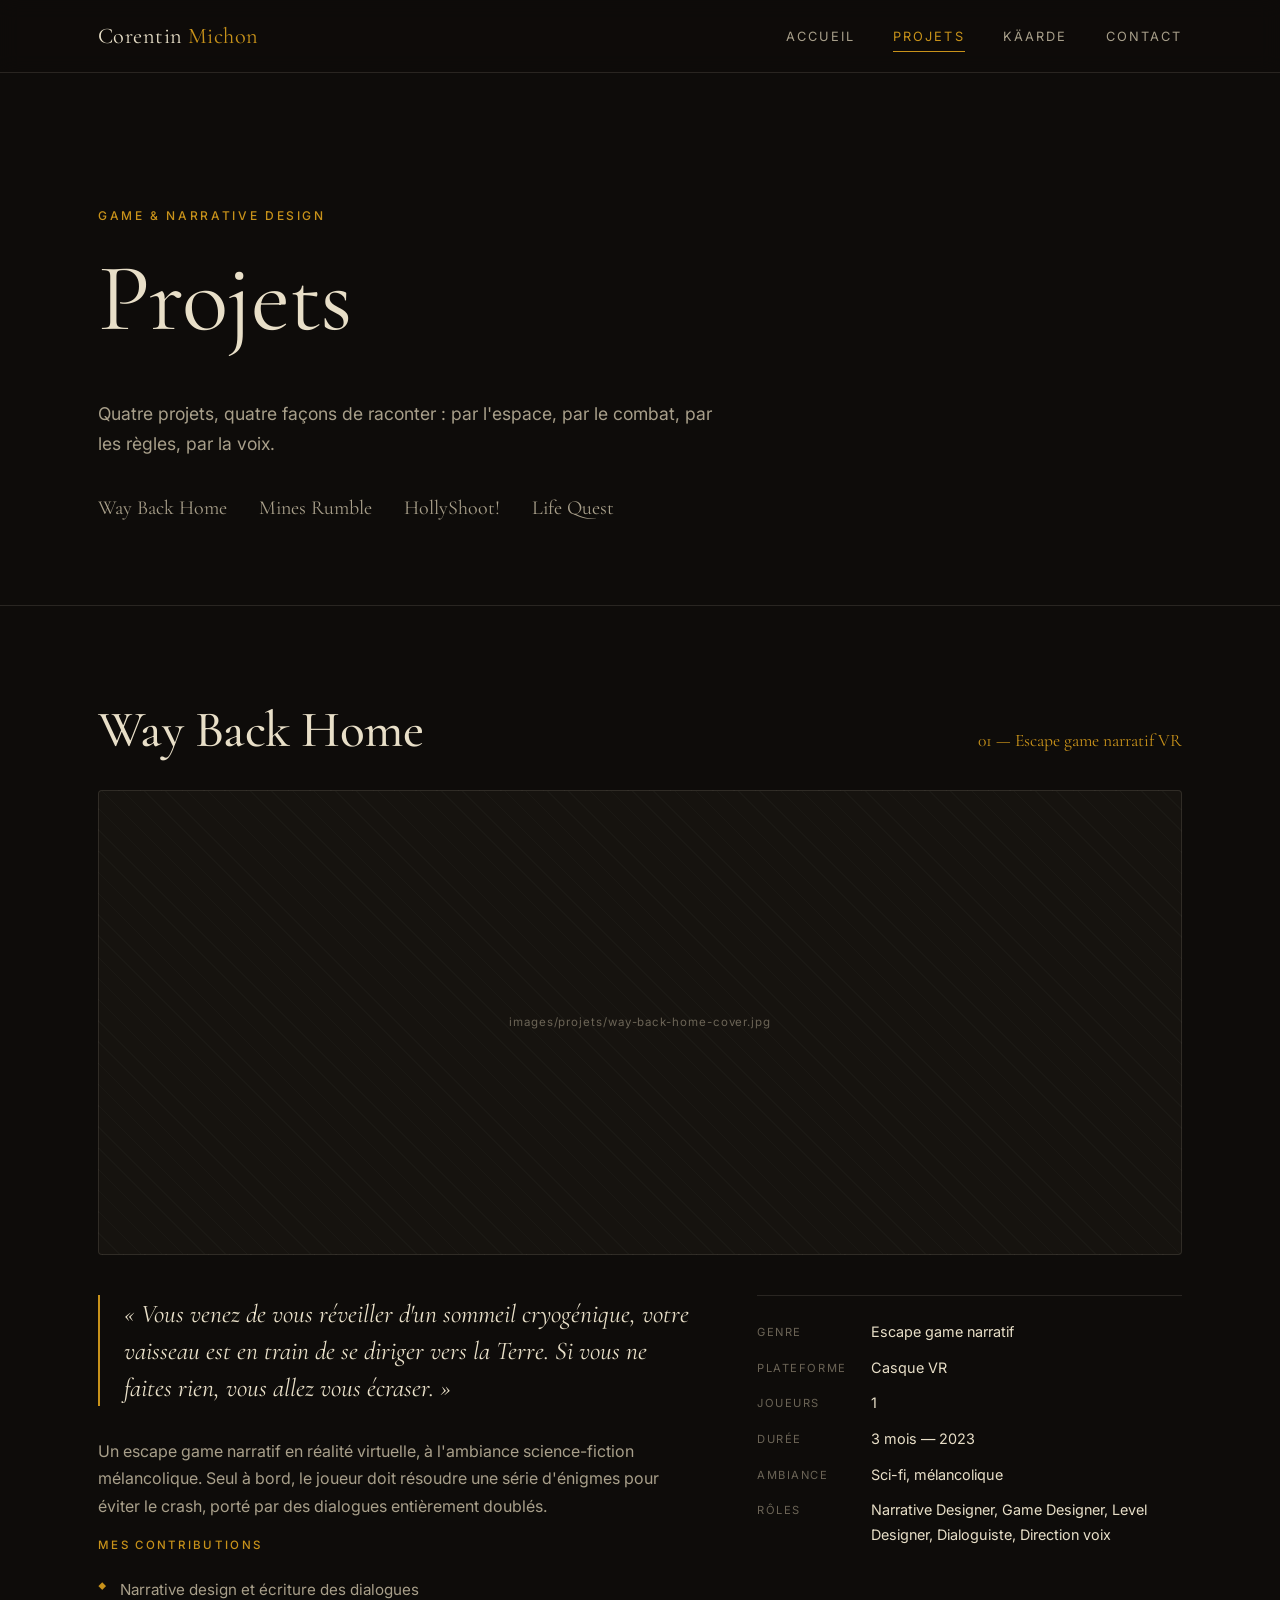
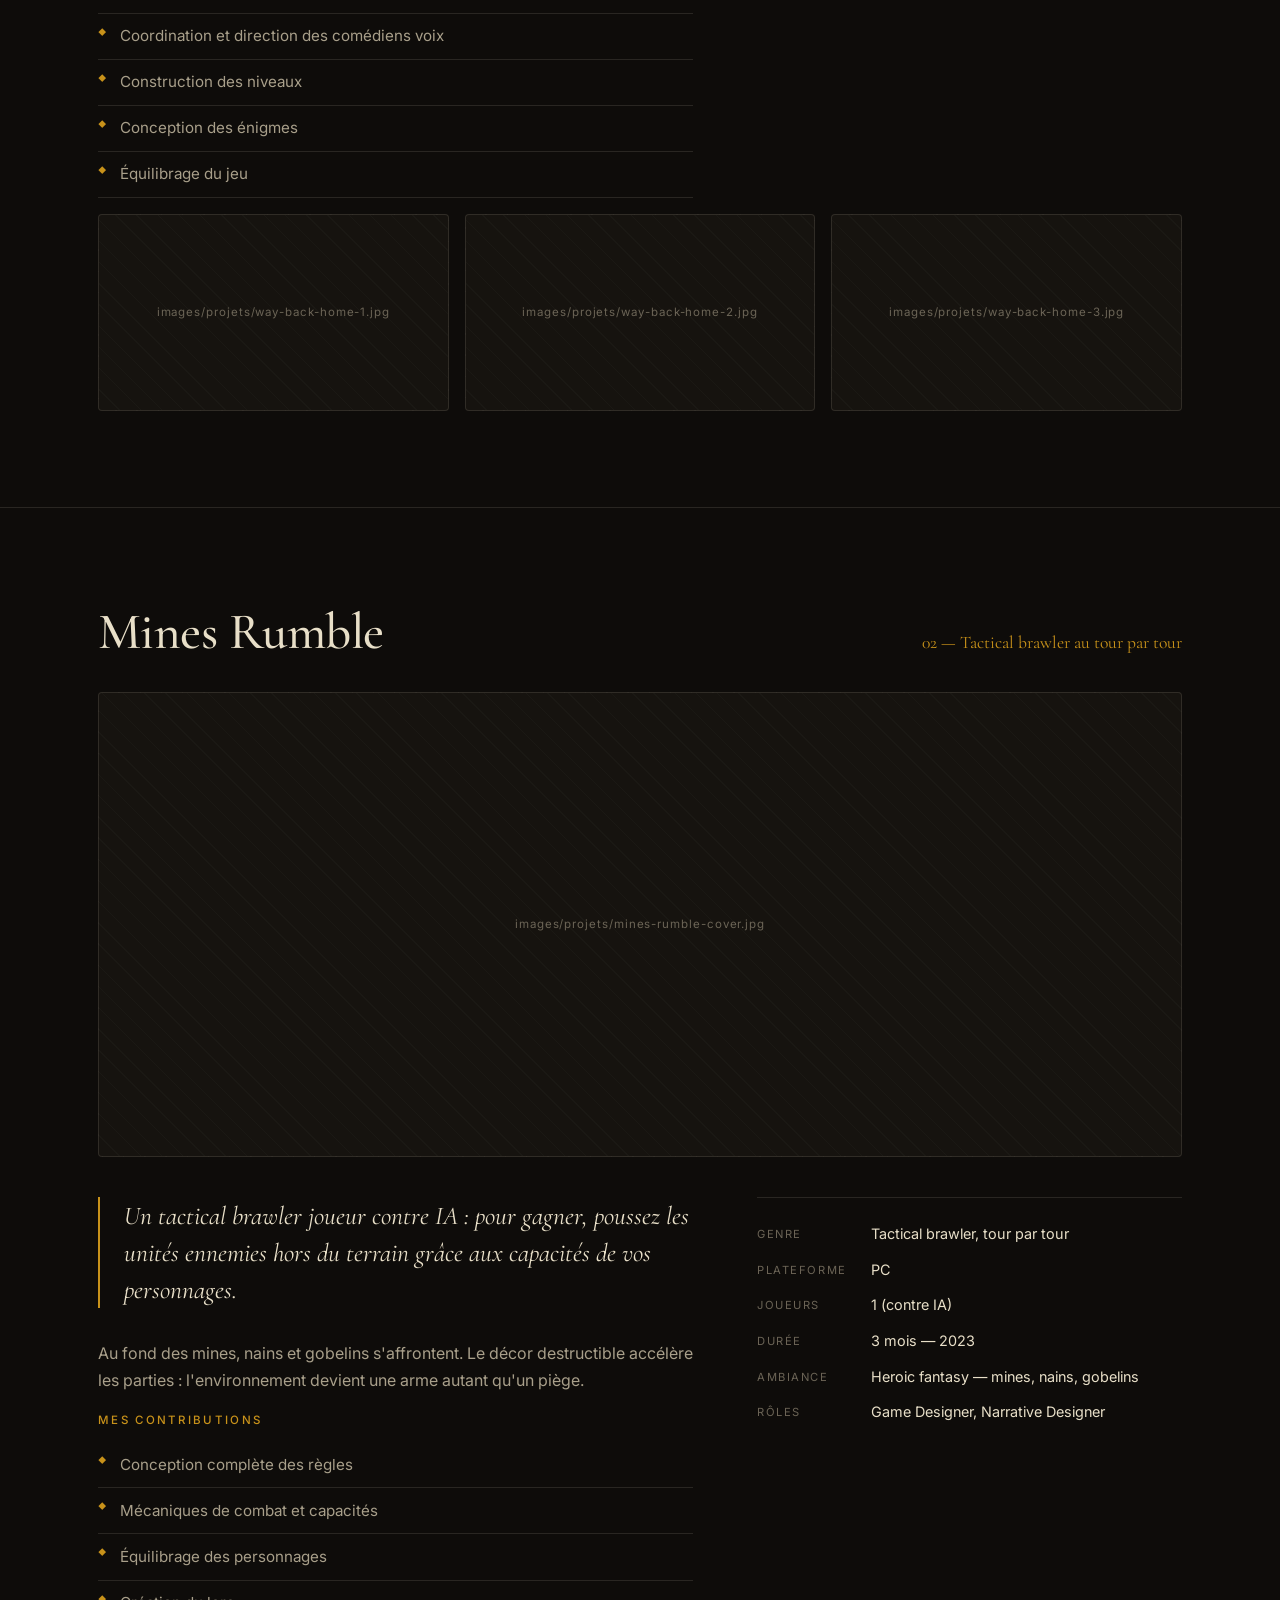
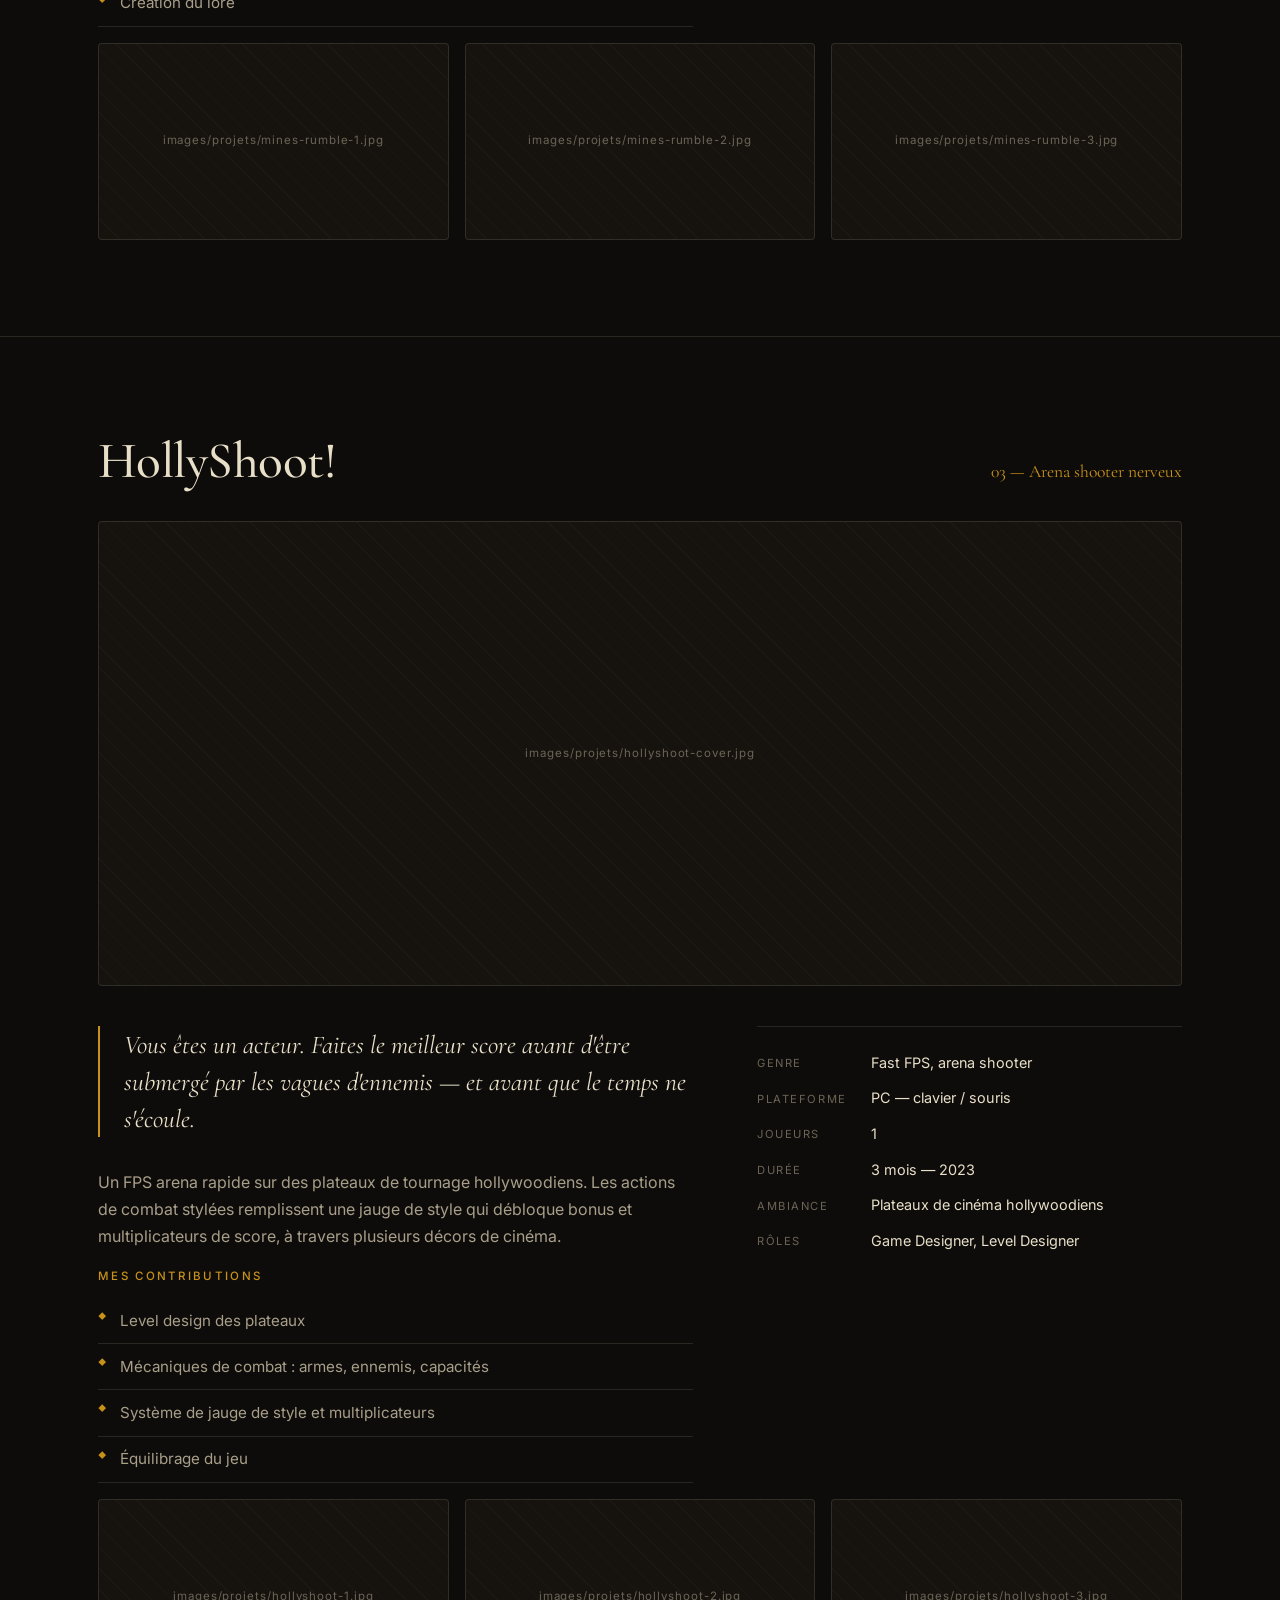
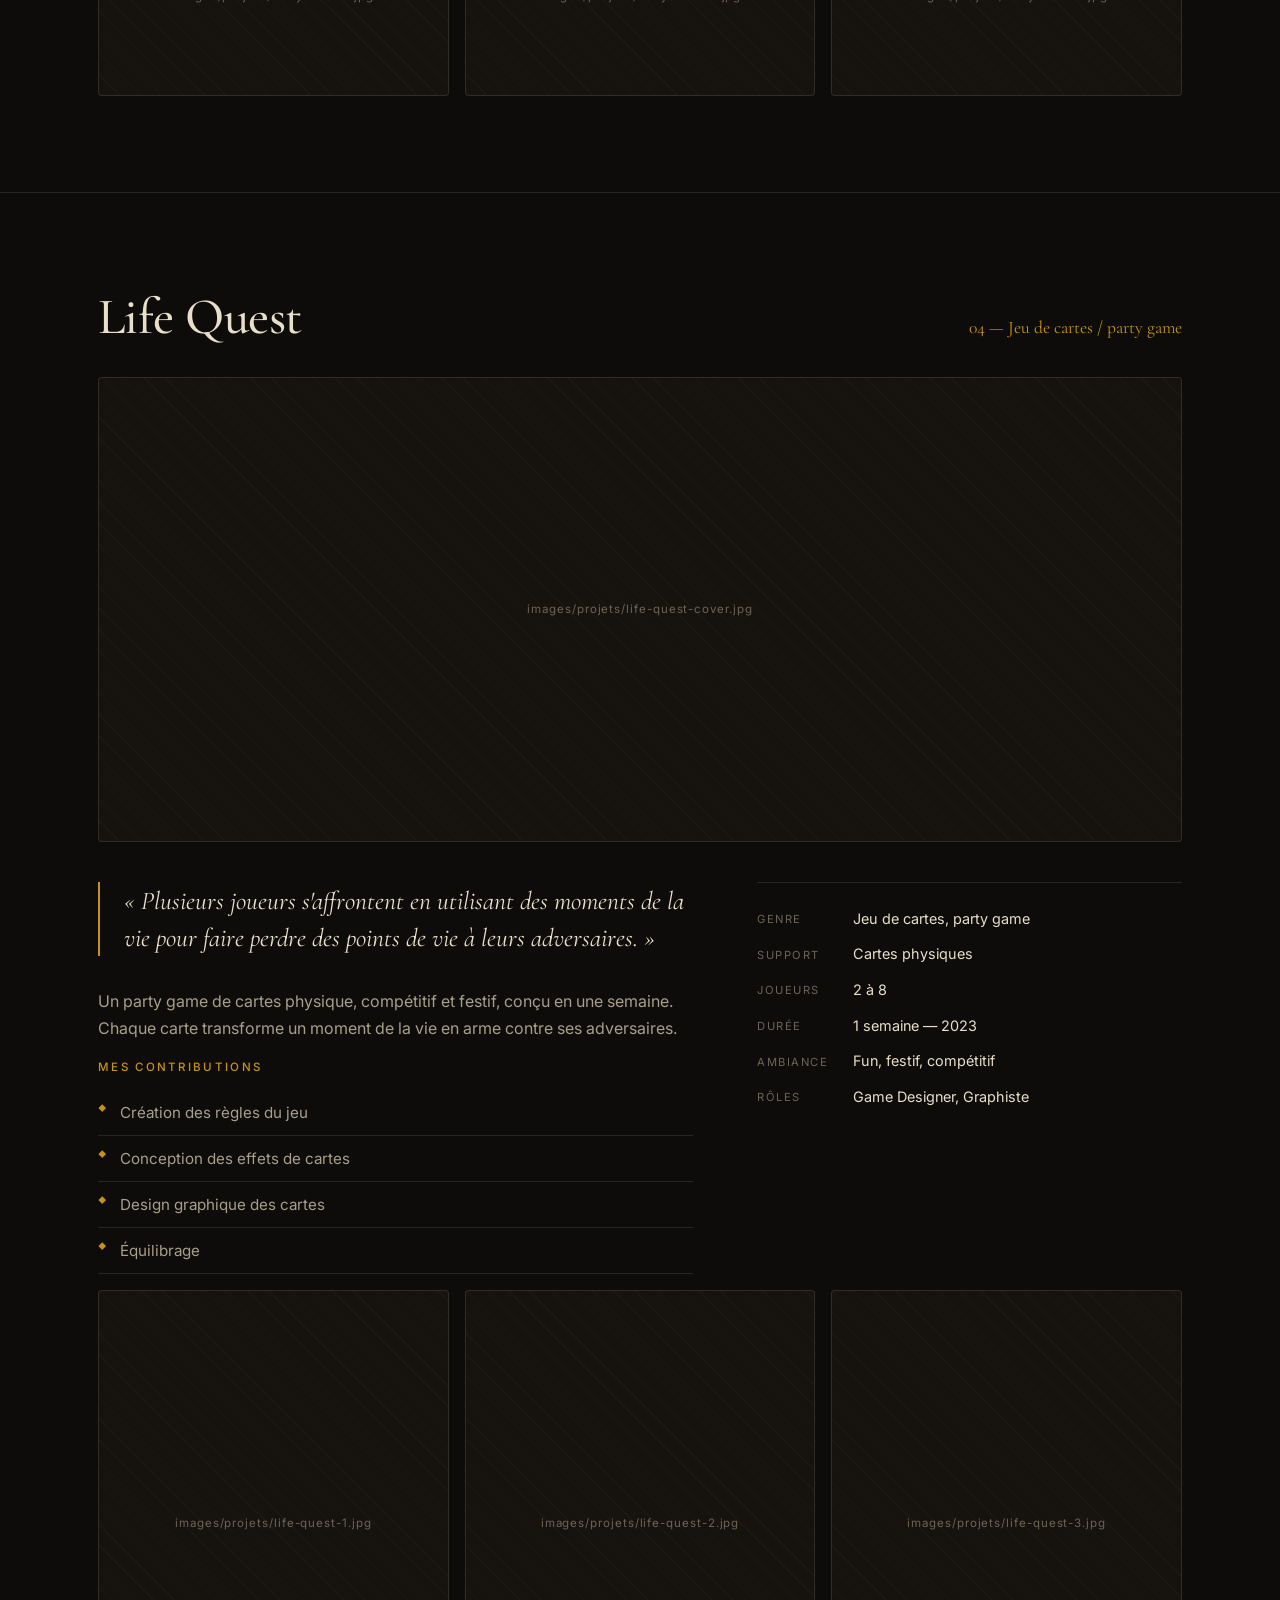
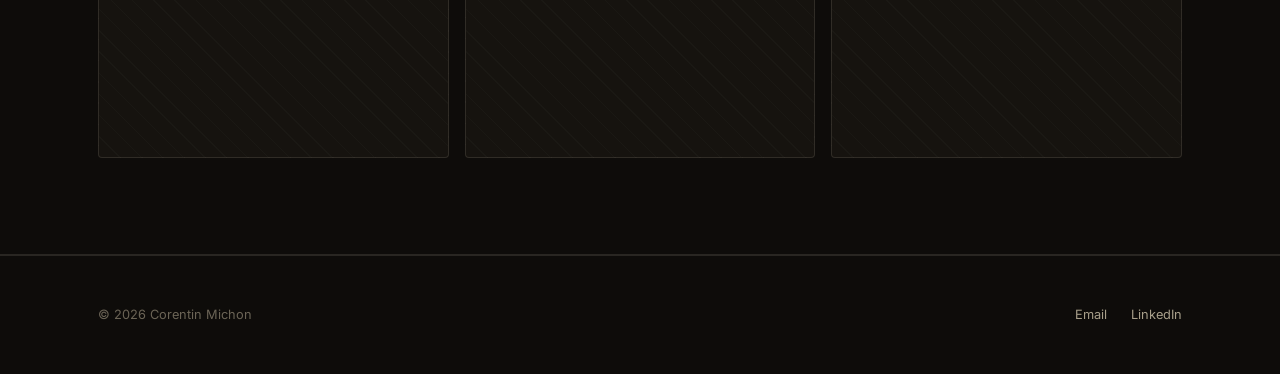
==== projets.html @ 5cfdc21a "Portfolio initial : accueil, projets, Käarde, contact Co-Authored-By: Claude Opus 5.5 <noreply@anthr" ====
<!doctype html>
<html lang="fr">
<head>
  <meta charset="utf-8">
  <meta name="viewport" content="width=device-width, initial-scale=1">
  <title>Projets — Corentin Michon</title>
  <meta name="description" content="Projets de game design et narrative design de Corentin Michon : Way Back Home, Mines Rumble, HollyShoot!, Life Quest.">
  <meta name="theme-color" content="#0E0C0A">
  <link rel="preconnect" href="https://fonts.googleapis.com">
  <link rel="preconnect" href="https://fonts.gstatic.com" crossorigin>
  <link href="https://fonts.googleapis.com/css2?family=Cormorant+Garamond:ital,wght@0,400;0,500;0,600;1,400;1,500&family=Inter:wght@300;400;500&display=swap" rel="stylesheet">
  <link rel="stylesheet" href="css/style.css">
  <script>document.documentElement.classList.add('js')</script>
</head>
<body>

  <header class="site-header">
    <nav class="nav container" aria-label="Navigation principale">
      <a class="brand" href="index.html">Corentin <span>Michon</span></a>
      <button class="nav-toggle" aria-label="Ouvrir le menu" aria-expanded="false">☰</button>
      <ul class="nav-links">
        <li><a href="index.html">Accueil</a></li>
        <li><a href="projets.html" aria-current="page">Projets</a></li>
        <li><a href="kaarde.html">Käarde</a></li>
        <li><a href="contact.html">Contact</a></li>
      </ul>
    </nav>
  </header>

  <main>
    <section class="page-hero">
      <div class="container">
        <span class="eyebrow">Game & Narrative Design</span>
        <h1>Projets</h1>
        <p>Quatre projets, quatre façons de raconter : par l'espace, par le combat, par les règles, par la voix.</p>
        <ul class="project-index">
          <li><a href="#way-back-home">Way Back Home</a></li>
          <li><a href="#mines-rumble">Mines Rumble</a></li>
          <li><a href="#hollyshoot">HollyShoot!</a></li>
          <li><a href="#life-quest">Life Quest</a></li>
        </ul>
      </div>
    </section>

    <!-- ================= WAY BACK HOME ================= -->
    <article class="project" id="way-back-home">
      <div class="container">
        <div class="project-header reveal">
          <h2>Way Back Home</h2>
          <span class="project-num">01 — Escape game narratif VR</span>
        </div>

        <figure class="media wide reveal" data-src="images/projets/way-back-home-cover.jpg">
          <img src="images/projets/way-back-home-cover.jpg" alt="Way Back Home — visuel principal" loading="lazy" onerror="this.remove()">
        </figure>

        <div class="project-body">
          <div class="reveal">
            <p class="pitch">« Vous venez de vous réveiller d'un sommeil cryogénique, votre vaisseau est en train de se diriger vers la Terre. Si vous ne faites rien, vous allez vous écraser. »</p>
            <p>
              Un escape game narratif en réalité virtuelle, à l'ambiance science-fiction mélancolique.
              Seul à bord, le joueur doit résoudre une série d'énigmes pour éviter le crash,
              porté par des dialogues entièrement doublés.
            </p>
            <h4 class="subhead">Mes contributions</h4>
            <ul class="contrib">
              <li>Narrative design et écriture des dialogues</li>
              <li>Coordination et direction des comédiens voix</li>
              <li>Construction des niveaux</li>
              <li>Conception des énigmes</li>
              <li>Équilibrage du jeu</li>
            </ul>
          </div>
          <div class="reveal">
            <dl class="facts">
              <dt>Genre</dt><dd>Escape game narratif</dd>
              <dt>Plateforme</dt><dd>Casque VR</dd>
              <dt>Joueurs</dt><dd>1</dd>
              <dt>Durée</dt><dd>3 mois — 2023</dd>
              <dt>Ambiance</dt><dd>Sci-fi, mélancolique</dd>
              <dt>Rôles</dt><dd>Narrative Designer, Game Designer, Level Designer, Dialoguiste, Direction voix</dd>
            </dl>
          </div>
        </div>

        <div class="gallery">
          <figure class="media" data-src="images/projets/way-back-home-1.jpg"><img src="images/projets/way-back-home-1.jpg" alt="Way Back Home — capture 1" loading="lazy" onerror="this.remove()"></figure>
          <figure class="media" data-src="images/projets/way-back-home-2.jpg"><img src="images/projets/way-back-home-2.jpg" alt="Way Back Home — capture 2" loading="lazy" onerror="this.remove()"></figure>
          <figure class="media" data-src="images/projets/way-back-home-3.jpg"><img src="images/projets/way-back-home-3.jpg" alt="Way Back Home — capture 3" loading="lazy" onerror="this.remove()"></figure>
        </div>
      </div>
    </article>

    <!-- ================= MINES RUMBLE ================= -->
    <article class="project" id="mines-rumble">
      <div class="container">
        <div class="project-header reveal">
          <h2>Mines Rumble</h2>
          <span class="project-num">02 — Tactical brawler au tour par tour</span>
        </div>

        <figure class="media wide reveal" data-src="images/projets/mines-rumble-cover.jpg">
          <img src="images/projets/mines-rumble-cover.jpg" alt="Mines Rumble — visuel principal" loading="lazy" onerror="this.remove()">
        </figure>

        <div class="project-body">
          <div class="reveal">
            <p class="pitch">Un tactical brawler joueur contre IA : pour gagner, poussez les unités ennemies hors du terrain grâce aux capacités de vos personnages.</p>
            <p>
              Au fond des mines, nains et gobelins s'affrontent. Le décor destructible accélère
              les parties : l'environnement devient une arme autant qu'un piège.
            </p>
            <h4 class="subhead">Mes contributions</h4>
            <ul class="contrib">
              <li>Conception complète des règles</li>
              <li>Mécaniques de combat et capacités</li>
              <li>Équilibrage des personnages</li>
              <li>Création du lore</li>
            </ul>
          </div>
          <div class="reveal">
            <dl class="facts">
              <dt>Genre</dt><dd>Tactical brawler, tour par tour</dd>
              <dt>Plateforme</dt><dd>PC</dd>
              <dt>Joueurs</dt><dd>1 (contre IA)</dd>
              <dt>Durée</dt><dd>3 mois — 2023</dd>
              <dt>Ambiance</dt><dd>Heroic fantasy — mines, nains, gobelins</dd>
              <dt>Rôles</dt><dd>Game Designer, Narrative Designer</dd>
            </dl>
          </div>
        </div>

        <div class="gallery">
          <figure class="media" data-src="images/projets/mines-rumble-1.jpg"><img src="images/projets/mines-rumble-1.jpg" alt="Mines Rumble — capture 1" loading="lazy" onerror="this.remove()"></figure>
          <figure class="media" data-src="images/projets/mines-rumble-2.jpg"><img src="images/projets/mines-rumble-2.jpg" alt="Mines Rumble — capture 2" loading="lazy" onerror="this.remove()"></figure>
          <figure class="media" data-src="images/projets/mines-rumble-3.jpg"><img src="images/projets/mines-rumble-3.jpg" alt="Mines Rumble — capture 3" loading="lazy" onerror="this.remove()"></figure>
        </div>
      </div>
    </article>

    <!-- ================= HOLLYSHOOT! ================= -->
    <article class="project" id="hollyshoot">
      <div class="container">
        <div class="project-header reveal">
          <h2>HollyShoot!</h2>
          <span class="project-num">03 — Arena shooter nerveux</span>
        </div>

        <figure class="media wide reveal" data-src="images/projets/hollyshoot-cover.jpg">
          <img src="images/projets/hollyshoot-cover.jpg" alt="HollyShoot! — visuel principal" loading="lazy" onerror="this.remove()">
        </figure>

        <div class="project-body">
          <div class="reveal">
            <p class="pitch">Vous êtes un acteur. Faites le meilleur score avant d'être submergé par les vagues d'ennemis — et avant que le temps ne s'écoule.</p>
            <p>
              Un FPS arena rapide sur des plateaux de tournage hollywoodiens. Les actions de combat stylées
              remplissent une jauge de style qui débloque bonus et multiplicateurs de score, à travers
              plusieurs décors de cinéma.
            </p>
            <h4 class="subhead">Mes contributions</h4>
            <ul class="contrib">
              <li>Level design des plateaux</li>
              <li>Mécaniques de combat : armes, ennemis, capacités</li>
              <li>Système de jauge de style et multiplicateurs</li>
              <li>Équilibrage du jeu</li>
            </ul>
          </div>
          <div class="reveal">
            <dl class="facts">
              <dt>Genre</dt><dd>Fast FPS, arena shooter</dd>
              <dt>Plateforme</dt><dd>PC — clavier / souris</dd>
              <dt>Joueurs</dt><dd>1</dd>
              <dt>Durée</dt><dd>3 mois — 2023</dd>
              <dt>Ambiance</dt><dd>Plateaux de cinéma hollywoodiens</dd>
              <dt>Rôles</dt><dd>Game Designer, Level Designer</dd>
            </dl>
          </div>
        </div>

        <div class="gallery">
          <figure class="media" data-src="images/projets/hollyshoot-1.jpg"><img src="images/projets/hollyshoot-1.jpg" alt="HollyShoot! — capture 1" loading="lazy" onerror="this.remove()"></figure>
          <figure class="media" data-src="images/projets/hollyshoot-2.jpg"><img src="images/projets/hollyshoot-2.jpg" alt="HollyShoot! — capture 2" loading="lazy" onerror="this.remove()"></figure>
          <figure class="media" data-src="images/projets/hollyshoot-3.jpg"><img src="images/projets/hollyshoot-3.jpg" alt="HollyShoot! — capture 3" loading="lazy" onerror="this.remove()"></figure>
        </div>
      </div>
    </article>

    <!-- ================= LIFE QUEST ================= -->
    <article class="project" id="life-quest">
      <div class="container">
        <div class="project-header reveal">
          <h2>Life Quest</h2>
          <span class="project-num">04 — Jeu de cartes / party game</span>
        </div>

        <figure class="media wide reveal" data-src="images/projets/life-quest-cover.jpg">
          <img src="images/projets/life-quest-cover.jpg" alt="Life Quest — visuel principal" loading="lazy" onerror="this.remove()">
        </figure>

        <div class="project-body">
          <div class="reveal">
            <p class="pitch">« Plusieurs joueurs s'affrontent en utilisant des moments de la vie pour faire perdre des points de vie à leurs adversaires. »</p>
            <p>
              Un party game de cartes physique, compétitif et festif, conçu en une semaine.
              Chaque carte transforme un moment de la vie en arme contre ses adversaires.
            </p>
            <h4 class="subhead">Mes contributions</h4>
            <ul class="contrib">
              <li>Création des règles du jeu</li>
              <li>Conception des effets de cartes</li>
              <li>Design graphique des cartes</li>
              <li>Équilibrage</li>
            </ul>
          </div>
          <div class="reveal">
            <dl class="facts">
              <dt>Genre</dt><dd>Jeu de cartes, party game</dd>
              <dt>Support</dt><dd>Cartes physiques</dd>
              <dt>Joueurs</dt><dd>2 à 8</dd>
              <dt>Durée</dt><dd>1 semaine — 2023</dd>
              <dt>Ambiance</dt><dd>Fun, festif, compétitif</dd>
              <dt>Rôles</dt><dd>Game Designer, Graphiste</dd>
            </dl>
          </div>
        </div>

        <div class="gallery">
          <figure class="media tall" data-src="images/projets/life-quest-1.jpg"><img src="images/projets/life-quest-1.jpg" alt="Life Quest — carte 1" loading="lazy" onerror="this.remove()"></figure>
          <figure class="media tall" data-src="images/projets/life-quest-2.jpg"><img src="images/projets/life-quest-2.jpg" alt="Life Quest — carte 2" loading="lazy" onerror="this.remove()"></figure>
          <figure class="media tall" data-src="images/projets/life-quest-3.jpg"><img src="images/projets/life-quest-3.jpg" alt="Life Quest — carte 3" loading="lazy" onerror="this.remove()"></figure>
        </div>
      </div>
    </article>
  </main>

  <footer class="site-footer">
    <div class="container">
      <span>© <span data-year>2026</span> Corentin Michon</span>
      <div class="footer-links">
        <a href="mailto:c.michonfr@gmail.com">Email</a>
        <a href="https://www.linkedin.com/in/corentin-michon" target="_blank" rel="noopener">LinkedIn</a>
      </div>
    </div>
  </footer>

  <script src="js/main.js"></script>
</body>
</html>
---- css/style.css ----
/* ==========================================================
   Corentin Michon — Narrative & Game Designer
   ========================================================== */

:root {
  --bg: #0E0C0A;
  --bg-raised: #16130F;
  --bg-card: #1A1611;
  --ivory: #E8DFC8;
  --ivory-dim: #A89F8A;
  --ivory-faint: #6B6456;
  --gold: #C8921A;
  --gold-soft: rgba(200, 146, 26, 0.14);
  --line: rgba(232, 223, 200, 0.12);

  --serif: "Cormorant Garamond", Georgia, "Times New Roman", serif;
  --sans: "Inter", system-ui, -apple-system, "Segoe UI", sans-serif;

  --max: 1180px;
  --gutter: clamp(16px, 4vw, 48px);
  --radius: 4px;
}

*, *::before, *::after { box-sizing: border-box; }

html { scroll-behavior: smooth; }

body {
  margin: 0;
  background: var(--bg);
  color: var(--ivory);
  font-family: var(--sans);
  font-size: 16px;
  line-height: 1.7;
  -webkit-font-smoothing: antialiased;
  overflow-x: hidden;
}

img, video { max-width: 100%; display: block; }

a { color: var(--gold); text-decoration: none; transition: color .2s, opacity .2s; }
a:hover { color: var(--ivory); }

::selection { background: var(--gold); color: var(--bg); }

h1, h2, h3, h4 {
  font-family: var(--serif);
  font-weight: 500;
  line-height: 1.1;
  margin: 0 0 .5em;
  letter-spacing: -0.01em;
}

h1 { font-size: clamp(2.8rem, 8vw, 6rem); font-weight: 400; }
h2 { font-size: clamp(2rem, 4.5vw, 3.2rem); }
h3 { font-size: clamp(1.5rem, 3vw, 2rem); }

p { margin: 0 0 1.2em; color: var(--ivory-dim); }

em { font-family: var(--serif); font-style: italic; color: var(--gold); font-size: 1.1em; }

.container {
  width: 100%;
  max-width: var(--max);
  margin: 0 auto;
  padding: 0 var(--gutter);
}

.eyebrow {
  display: inline-block;
  font-family: var(--sans);
  font-size: .75rem;
  font-weight: 500;
  letter-spacing: .22em;
  text-transform: uppercase;
  color: var(--gold);
  margin-bottom: 1.2rem;
}

.divider {
  width: 64px;
  height: 1px;
  background: var(--gold);
  margin: 2rem 0;
  border: 0;
}

/* ---------- Navigation ---------- */

.site-header {
  position: sticky;
  top: 0;
  z-index: 50;
  background: rgba(14, 12, 10, 0.86);
  backdrop-filter: blur(10px);
  -webkit-backdrop-filter: blur(10px);
  border-bottom: 1px solid var(--line);
}

.nav {
  display: flex;
  align-items: center;
  justify-content: space-between;
  gap: 1rem;
  height: 72px;
}

.brand {
  font-family: var(--serif);
  font-size: 1.4rem;
  color: var(--ivory);
  letter-spacing: .02em;
}
.brand span { color: var(--gold); }
.brand:hover { color: var(--ivory); }

.nav-links {
  display: flex;
  gap: clamp(1rem, 3vw, 2.5rem);
  list-style: none;
  margin: 0;
  padding: 0;
}

.nav-links a {
  font-size: .8rem;
  letter-spacing: .16em;
  text-transform: uppercase;
  color: var(--ivory-dim);
  padding: .4rem 0;
  border-bottom: 1px solid transparent;
}
.nav-links a:hover { color: var(--ivory); }
.nav-links a[aria-current="page"] { color: var(--gold); border-bottom-color: var(--gold); }

.nav-toggle {
  display: none;
  background: none;
  border: 1px solid var(--line);
  color: var(--ivory);
  width: 44px;
  height: 44px;
  border-radius: var(--radius);
  cursor: pointer;
  font-size: 1.2rem;
}

@media (max-width: 720px) {
  .nav-toggle { display: block; }
  .nav-links {
    display: none;
    position: absolute;
    top: 72px;
    left: 0;
    right: 0;
    flex-direction: column;
    gap: 0;
    background: var(--bg);
    border-bottom: 1px solid var(--line);
    padding: .5rem var(--gutter) 1rem;
  }
  .nav-links.open { display: flex; }
  .nav-links a { display: block; padding: .9rem 0; border-bottom: 1px solid var(--line); }
  .nav-links a[aria-current="page"] { border-bottom-color: var(--line); }
}

/* ---------- Hero ---------- */

.hero {
  position: relative;
  min-height: calc(100vh - 72px);
  display: flex;
  align-items: center;
  padding: 6rem 0;
  overflow: hidden;
}

.hero::before {
  content: "";
  position: absolute;
  inset: 0;
  background:
    radial-gradient(ellipse 60% 50% at 75% 40%, rgba(200, 146, 26, 0.10), transparent 70%),
    radial-gradient(ellipse 40% 60% at 10% 90%, rgba(200, 146, 26, 0.05), transparent 70%);
  pointer-events: none;
}

.hero .container { position: relative; }

.hero h1 { max-width: 14ch; }
.hero h1 em { font-size: 1em; }

.hero-lead {
  font-size: clamp(1.05rem, 1.6vw, 1.25rem);
  max-width: 560px;
  margin-top: 1.5rem;
}

.page-hero {
  padding: clamp(4rem, 10vw, 8rem) 0 clamp(2.5rem, 6vw, 4rem);
  border-bottom: 1px solid var(--line);
}
.page-hero p { max-width: 640px; font-size: 1.1rem; }

/* ---------- Buttons ---------- */

.actions { display: flex; flex-wrap: wrap; gap: 1rem; margin-top: 2.5rem; }

.btn {
  display: inline-flex;
  align-items: center;
  gap: .6rem;
  padding: .95rem 1.8rem;
  font-family: var(--sans);
  font-size: .78rem;
  font-weight: 500;
  letter-spacing: .16em;
  text-transform: uppercase;
  border: 1px solid var(--gold);
  border-radius: var(--radius);
  color: var(--bg);
  background: var(--gold);
  transition: background .2s, color .2s;
}
.btn:hover { background: transparent; color: var(--gold); }

.btn-ghost { background: transparent; color: var(--ivory); border-color: var(--line); }
.btn-ghost:hover { border-color: var(--gold); color: var(--gold); }

/* ---------- Sections ---------- */

.section { padding: clamp(4rem, 10vw, 7rem) 0; }
.section + .section { border-top: 1px solid var(--line); }

.section-head { margin-bottom: 3rem; max-width: 680px; }

.two-col {
  display: grid;
  grid-template-columns: 1fr 1.3fr;
  gap: clamp(2rem, 6vw, 5rem);
  align-items: start;
}
@media (max-width: 860px) { .two-col { grid-template-columns: 1fr; } }

.tags { display: flex; flex-wrap: wrap; gap: .5rem; margin: 1.5rem 0 0; padding: 0; list-style: none; }
.tags li {
  font-size: .75rem;
  letter-spacing: .08em;
  padding: .35rem .8rem;
  border: 1px solid var(--line);
  border-radius: 100px;
  color: var(--ivory-dim);
}

/* ---------- Section cards (home) ---------- */

.cards {
  display: grid;
  grid-template-columns: repeat(3, 1fr);
  gap: 1.5rem;
}
@media (max-width: 900px) { .cards { grid-template-columns: 1fr; } }

.card {
  position: relative;
  display: flex;
  flex-direction: column;
  padding: 2.5rem 2rem;
  background: var(--bg-card);
  border: 1px solid var(--line);
  border-radius: var(--radius);
  color: var(--ivory);
  transition: border-color .3s, transform .3s;
  min-height: 280px;
}
.card:hover { border-color: var(--gold); transform: translateY(-4px); color: var(--ivory); }
.card .num { font-family: var(--serif); font-size: 1rem; color: var(--gold); margin-bottom: auto; }
.card h3 { margin-top: 2.5rem; }
.card p { margin: 0; font-size: .95rem; }
.card .arrow { margin-top: 1.5rem; font-size: .75rem; letter-spacing: .16em; text-transform: uppercase; color: var(--gold); }

/* ---------- Media placeholders ---------- */
/* Une <figure class="media" data-src="..."> affiche l'image si le fichier existe,
   sinon un cadre indiquant le chemin attendu. */

.media {
  position: relative;
  margin: 0;
  aspect-ratio: 16 / 9;
  background:
    repeating-linear-gradient(45deg, transparent 0 14px, rgba(232, 223, 200, 0.025) 14px 15px),
    var(--bg-raised);
  border: 1px solid var(--line);
  border-radius: var(--radius);
  overflow: hidden;
}
.media.tall { aspect-ratio: 3 / 4; }
.media.square { aspect-ratio: 1 / 1; }
.media.wide { aspect-ratio: 21 / 9; }

.media::after {
  content: attr(data-src);
  position: absolute;
  inset: 0;
  display: flex;
  align-items: center;
  justify-content: center;
  padding: 1rem;
  text-align: center;
  font-family: var(--sans);
  font-size: .72rem;
  letter-spacing: .08em;
  color: var(--ivory-faint);
}

.media img,
.media video {
  position: relative;
  z-index: 1;
  width: 100%;
  height: 100%;
  object-fit: cover;
}

.gallery {
  display: grid;
  grid-template-columns: repeat(3, 1fr);
  gap: 1rem;
  margin-top: 1rem;
}
@media (max-width: 640px) { .gallery { grid-template-columns: 1fr 1fr; } }

/* ---------- Projects ---------- */

.project-index {
  display: flex;
  flex-wrap: wrap;
  gap: .75rem 2rem;
  margin-top: 2rem;
  padding: 0;
  list-style: none;
}
.project-index a {
  font-family: var(--serif);
  font-size: 1.25rem;
  color: var(--ivory-dim);
}
.project-index a:hover { color: var(--gold); }

.project {
  padding: clamp(4rem, 9vw, 6rem) 0;
  border-bottom: 1px solid var(--line);
  scroll-margin-top: 72px;
}

.project-header {
  display: flex;
  flex-wrap: wrap;
  align-items: baseline;
  justify-content: space-between;
  gap: 1rem;
  margin-bottom: 2rem;
}
.project-header h2 { margin: 0; }
.project-num { font-family: var(--serif); font-size: 1.1rem; color: var(--gold); }

.project-body {
  display: grid;
  grid-template-columns: 1.4fr 1fr;
  gap: clamp(2rem, 5vw, 4rem);
  margin-top: 2.5rem;
}
@media (max-width: 860px) { .project-body { grid-template-columns: 1fr; } }

.pitch {
  font-family: var(--serif);
  font-size: clamp(1.3rem, 2.2vw, 1.6rem);
  font-style: italic;
  line-height: 1.45;
  color: var(--ivory);
  border-left: 2px solid var(--gold);
  padding-left: 1.5rem;
  margin: 0 0 2rem;
}

.facts {
  margin: 0;
  padding: 1.5rem 0 0;
  border-top: 1px solid var(--line);
  display: grid;
  grid-template-columns: auto 1fr;
  gap: .7rem 1.5rem;
  font-size: .9rem;
}
.facts dt { color: var(--ivory-faint); text-transform: uppercase; font-size: .7rem; letter-spacing: .14em; padding-top: .2rem; }
.facts dd { margin: 0; color: var(--ivory); }

.contrib { margin: 0; padding: 0; list-style: none; }
.contrib li {
  padding: .6rem 0 .6rem 1.4rem;
  position: relative;
  border-bottom: 1px solid var(--line);
  color: var(--ivory-dim);
  font-size: .95rem;
}
.contrib li::before {
  content: "◆";
  position: absolute;
  left: 0;
  top: .75rem;
  font-size: .5rem;
  color: var(--gold);
}

.subhead {
  font-family: var(--sans);
  font-size: .72rem;
  letter-spacing: .2em;
  text-transform: uppercase;
  color: var(--gold);
  margin: 0 0 1rem;
}

/* ---------- Käarde ---------- */

.lore-quote {
  font-family: var(--serif);
  font-size: clamp(1.6rem, 3.5vw, 2.6rem);
  font-style: italic;
  line-height: 1.3;
  color: var(--ivory);
  max-width: 22ch;
  margin: 0;
}

.regions {
  display: grid;
  grid-template-columns: repeat(3, 1fr);
  gap: 1px;
  background: var(--line);
  border: 1px solid var(--line);
  border-radius: var(--radius);
  overflow: hidden;
}
@media (max-width: 720px) { .regions { grid-template-columns: 1fr 1fr; } }

.region {
  background: var(--bg);
  padding: 1.75rem 1.5rem;
  min-height: 150px;
}
.region .roman { font-family: var(--serif); font-size: 1.6rem; color: var(--gold); }
.region h4 { font-size: 1.3rem; margin: .5rem 0 .3rem; }
.region p { font-size: .85rem; margin: 0; }
.region.featured { background: var(--gold-soft); }

.book {
  display: grid;
  grid-template-columns: 280px 1fr;
  gap: clamp(2rem, 5vw, 4rem);
  align-items: start;
}
@media (max-width: 720px) { .book { grid-template-columns: 1fr; } .book .media { max-width: 280px; } }

/* ---------- Contact ---------- */

.contact-list { list-style: none; margin: 0; padding: 0; }
.contact-list li { border-bottom: 1px solid var(--line); }
.contact-list a {
  display: grid;
  grid-template-columns: 140px 1fr auto;
  align-items: center;
  gap: 1rem;
  padding: 2rem 0;
  color: var(--ivory);
}
.contact-list .label { font-size: .72rem; letter-spacing: .2em; text-transform: uppercase; color: var(--ivory-faint); }
.contact-list .value { font-family: var(--serif); font-size: clamp(1.4rem, 3.5vw, 2.4rem); overflow-wrap: anywhere; }
.contact-list .go { color: var(--gold); font-size: 1.3rem; transition: transform .25s; }
.contact-list a:hover .value { color: var(--gold); }
.contact-list a:hover .go { transform: translateX(6px); }

@media (max-width: 600px) {
  .contact-list a { grid-template-columns: 1fr auto; gap: .3rem 1rem; padding: 1.5rem 0; }
  .contact-list .label { grid-column: 1 / -1; }
}

/* ---------- Footer ---------- */

.site-footer {
  border-top: 1px solid var(--line);
  padding: 3rem 0;
  font-size: .8rem;
  color: var(--ivory-faint);
}
.site-footer .container { display: flex; flex-wrap: wrap; justify-content: space-between; gap: 1rem; }
.site-footer a { color: var(--ivory-dim); }
.site-footer a:hover { color: var(--gold); }
.footer-links { display: flex; gap: 1.5rem; }

/* ---------- Reveal ---------- */

.js .reveal { opacity: 0; transform: translateY(20px); transition: opacity .8s ease, transform .8s ease; }
.js .reveal.visible { opacity: 1; transform: none; }

@media (prefers-reduced-motion: reduce) {
  html { scroll-behavior: auto; }
  .js .reveal { opacity: 1; transform: none; transition: none; }
  .card, .card:hover { transform: none; }
}
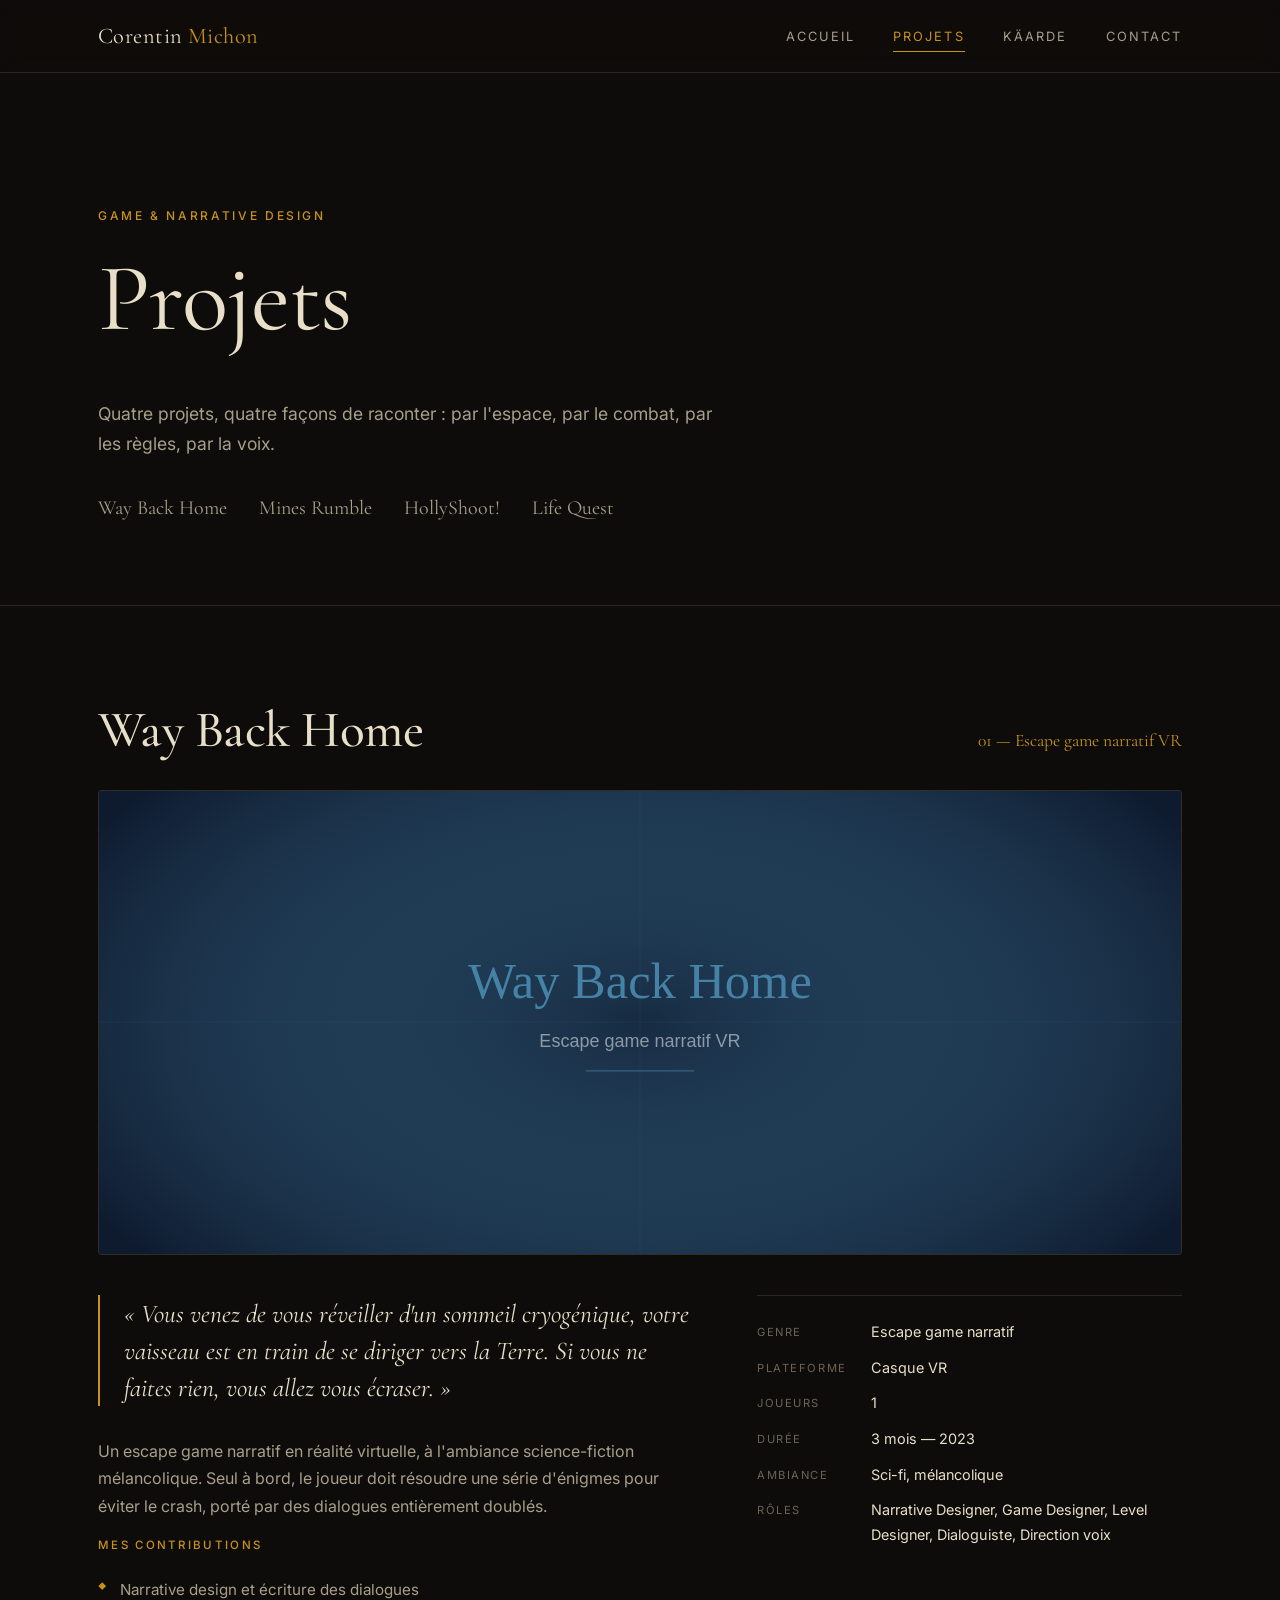
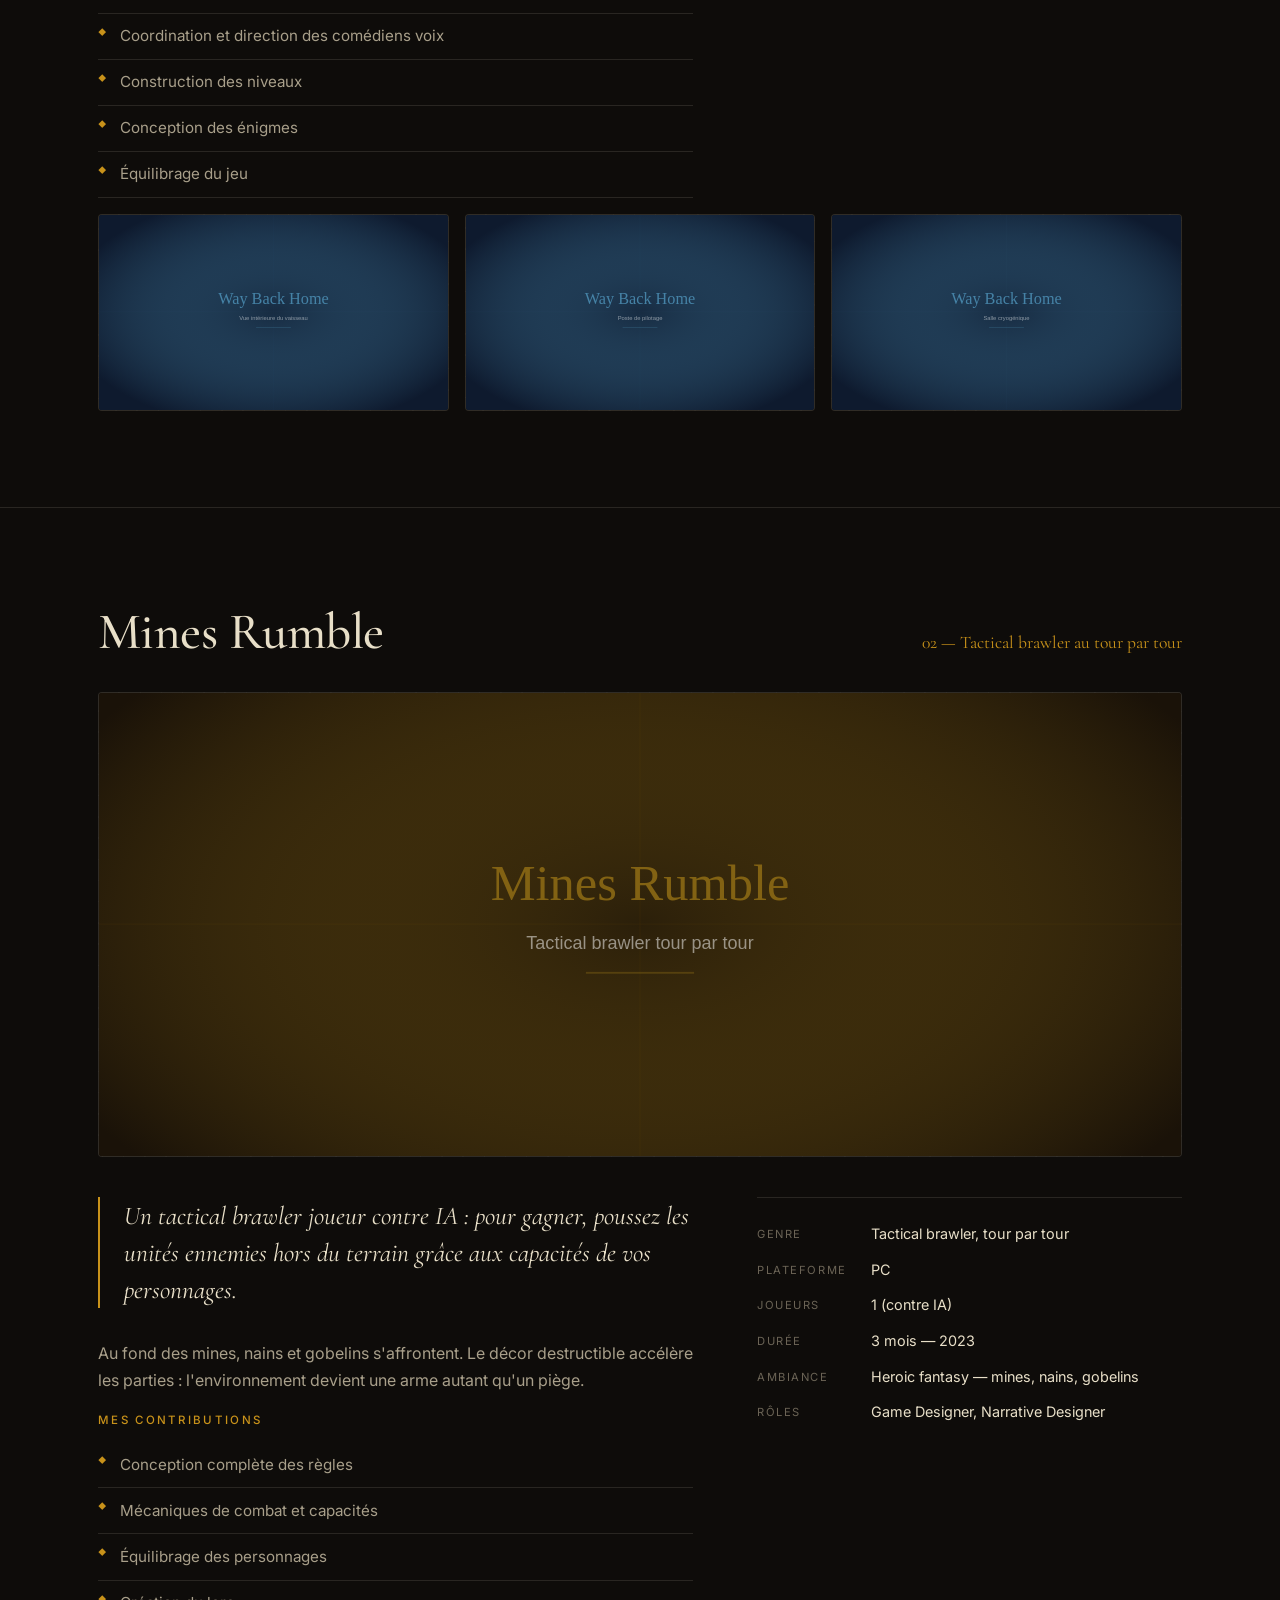
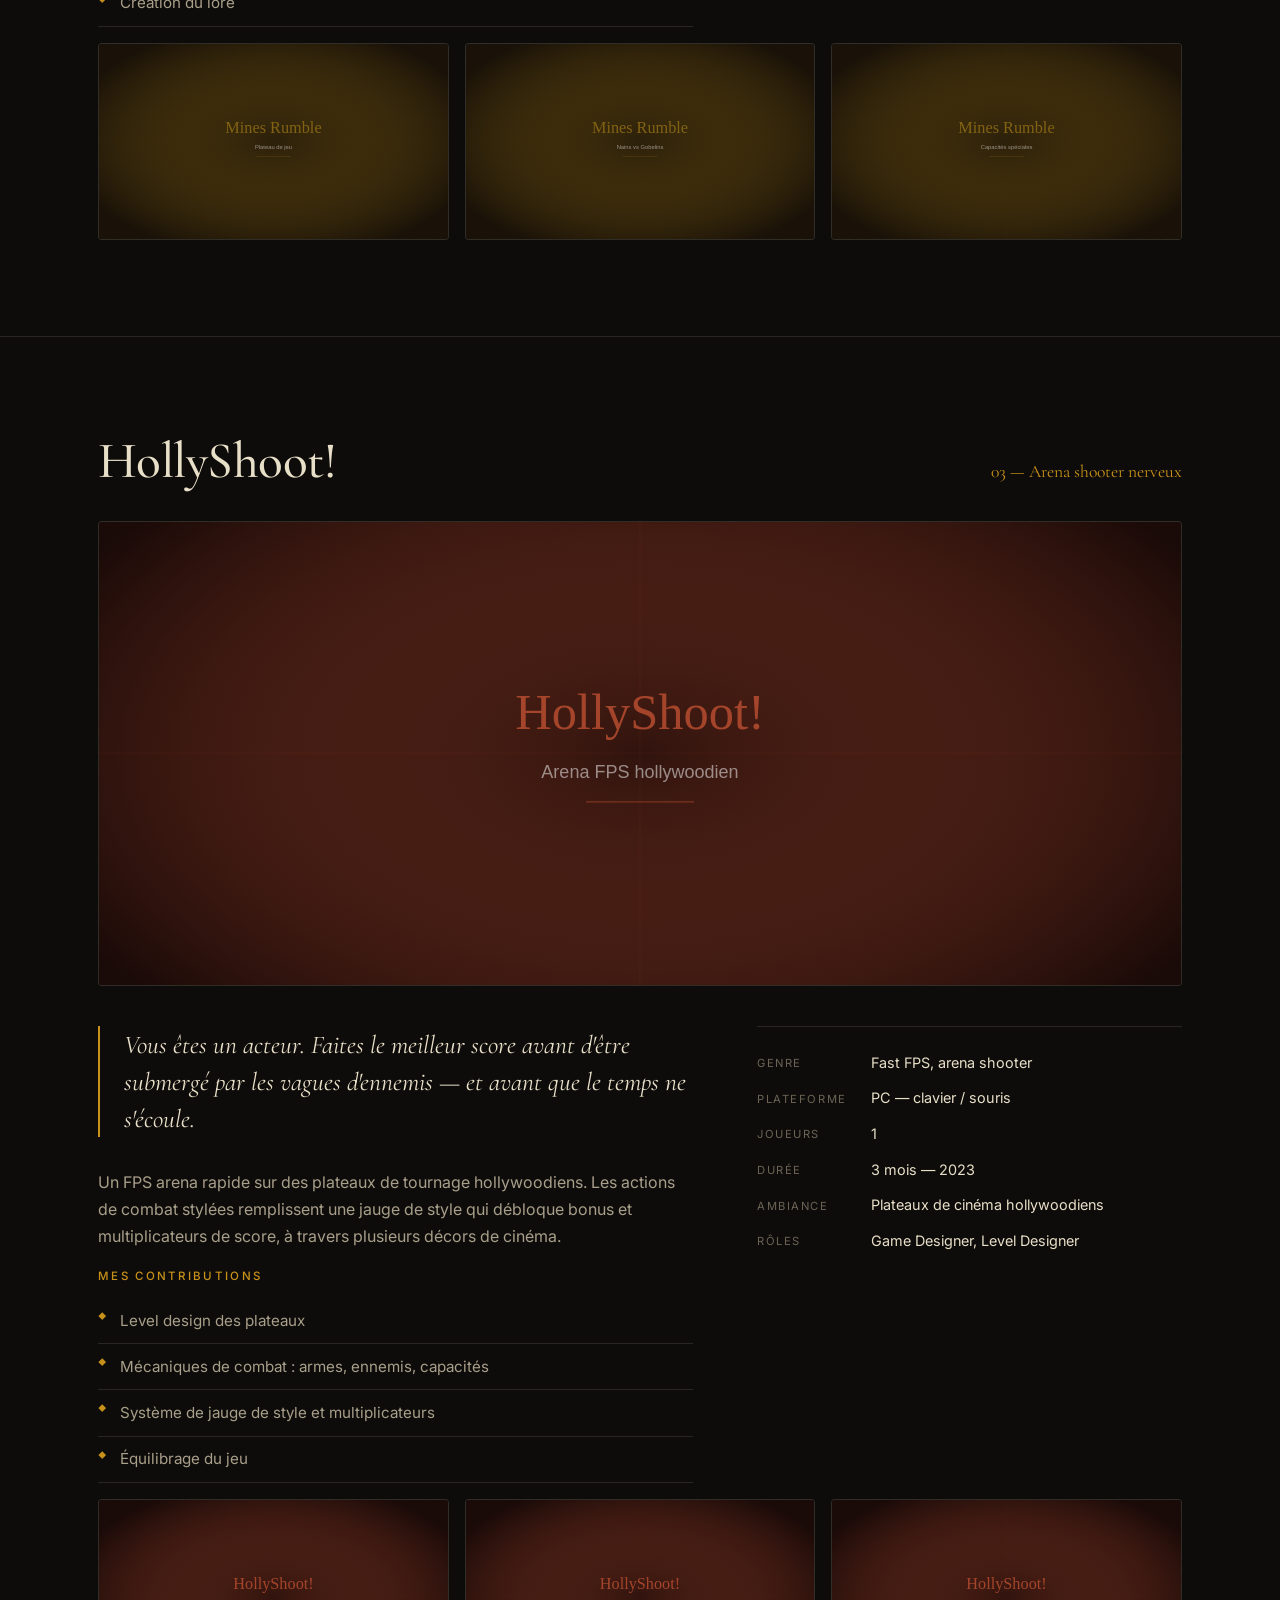
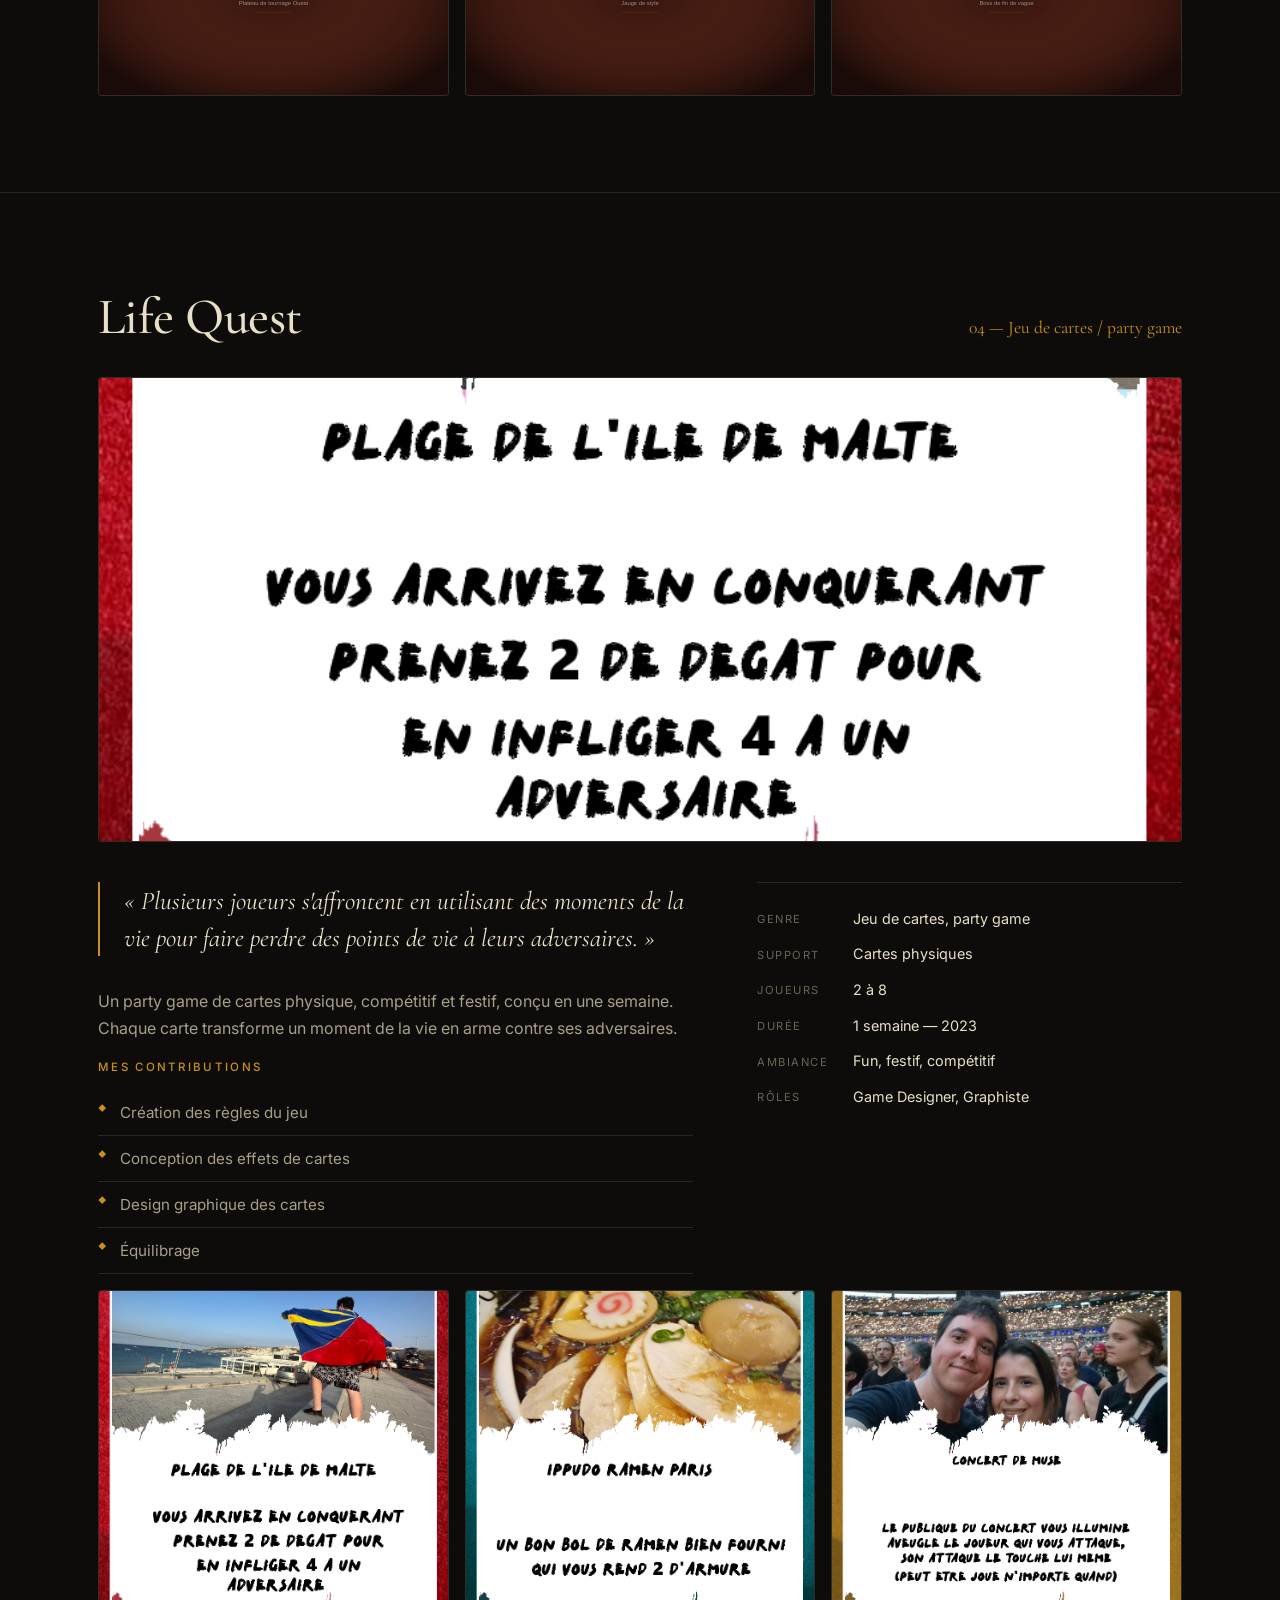
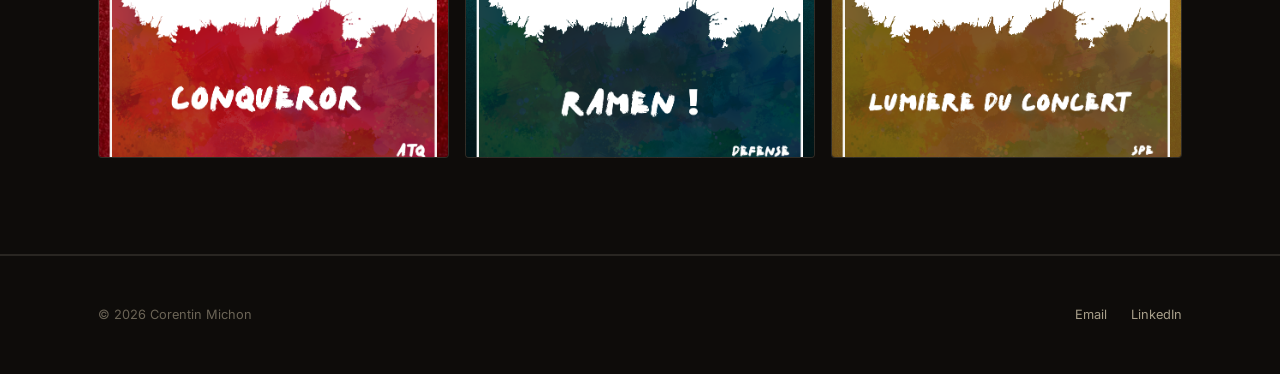
==== commit aa715016: "Add project images" ====
--- a/projets.html
+++ b/projets.html
@@ -50,8 +50,8 @@
           <span class="project-num">01 — Escape game narratif VR</span>
         </div>
 
-        <figure class="media wide reveal" data-src="images/projets/way-back-home-cover.jpg">
-          <img src="images/projets/way-back-home-cover.jpg" alt="Way Back Home — visuel principal" loading="lazy" onerror="this.remove()">
+        <figure class="media wide reveal" data-src="images/projets/way-back-home-cover.svg">
+          <img src="images/projets/way-back-home-cover.svg" alt="Way Back Home — visuel principal" loading="lazy" onerror="this.remove()">
         </figure>
 
         <div class="project-body">
@@ -84,9 +84,9 @@
         </div>
 
         <div class="gallery">
-          <figure class="media" data-src="images/projets/way-back-home-1.jpg"><img src="images/projets/way-back-home-1.jpg" alt="Way Back Home — capture 1" loading="lazy" onerror="this.remove()"></figure>
-          <figure class="media" data-src="images/projets/way-back-home-2.jpg"><img src="images/projets/way-back-home-2.jpg" alt="Way Back Home — capture 2" loading="lazy" onerror="this.remove()"></figure>
-          <figure class="media" data-src="images/projets/way-back-home-3.jpg"><img src="images/projets/way-back-home-3.jpg" alt="Way Back Home — capture 3" loading="lazy" onerror="this.remove()"></figure>
+          <figure class="media" data-src="images/projets/way-back-home-1.svg"><img src="images/projets/way-back-home-1.svg" alt="Way Back Home — capture 1" loading="lazy" onerror="this.remove()"></figure>
+          <figure class="media" data-src="images/projets/way-back-home-2.svg"><img src="images/projets/way-back-home-2.svg" alt="Way Back Home — capture 2" loading="lazy" onerror="this.remove()"></figure>
+          <figure class="media" data-src="images/projets/way-back-home-3.svg"><img src="images/projets/way-back-home-3.svg" alt="Way Back Home — capture 3" loading="lazy" onerror="this.remove()"></figure>
         </div>
       </div>
     </article>
@@ -99,8 +99,8 @@
           <span class="project-num">02 — Tactical brawler au tour par tour</span>
         </div>
 
-        <figure class="media wide reveal" data-src="images/projets/mines-rumble-cover.jpg">
-          <img src="images/projets/mines-rumble-cover.jpg" alt="Mines Rumble — visuel principal" loading="lazy" onerror="this.remove()">
+        <figure class="media wide reveal" data-src="images/projets/mines-rumble-cover.svg">
+          <img src="images/projets/mines-rumble-cover.svg" alt="Mines Rumble — visuel principal" loading="lazy" onerror="this.remove()">
         </figure>
 
         <div class="project-body">
@@ -131,9 +131,9 @@
         </div>
 
         <div class="gallery">
-          <figure class="media" data-src="images/projets/mines-rumble-1.jpg"><img src="images/projets/mines-rumble-1.jpg" alt="Mines Rumble — capture 1" loading="lazy" onerror="this.remove()"></figure>
-          <figure class="media" data-src="images/projets/mines-rumble-2.jpg"><img src="images/projets/mines-rumble-2.jpg" alt="Mines Rumble — capture 2" loading="lazy" onerror="this.remove()"></figure>
-          <figure class="media" data-src="images/projets/mines-rumble-3.jpg"><img src="images/projets/mines-rumble-3.jpg" alt="Mines Rumble — capture 3" loading="lazy" onerror="this.remove()"></figure>
+          <figure class="media" data-src="images/projets/mines-rumble-1.svg"><img src="images/projets/mines-rumble-1.svg" alt="Mines Rumble — capture 1" loading="lazy" onerror="this.remove()"></figure>
+          <figure class="media" data-src="images/projets/mines-rumble-2.svg"><img src="images/projets/mines-rumble-2.svg" alt="Mines Rumble — capture 2" loading="lazy" onerror="this.remove()"></figure>
+          <figure class="media" data-src="images/projets/mines-rumble-3.svg"><img src="images/projets/mines-rumble-3.svg" alt="Mines Rumble — capture 3" loading="lazy" onerror="this.remove()"></figure>
         </div>
       </div>
     </article>
@@ -146,8 +146,8 @@
           <span class="project-num">03 — Arena shooter nerveux</span>
         </div>
 
-        <figure class="media wide reveal" data-src="images/projets/hollyshoot-cover.jpg">
-          <img src="images/projets/hollyshoot-cover.jpg" alt="HollyShoot! — visuel principal" loading="lazy" onerror="this.remove()">
+        <figure class="media wide reveal" data-src="images/projets/hollyshoot-cover.svg">
+          <img src="images/projets/hollyshoot-cover.svg" alt="HollyShoot! — visuel principal" loading="lazy" onerror="this.remove()">
         </figure>
 
         <div class="project-body">
@@ -179,9 +179,9 @@
         </div>
 
         <div class="gallery">
-          <figure class="media" data-src="images/projets/hollyshoot-1.jpg"><img src="images/projets/hollyshoot-1.jpg" alt="HollyShoot! — capture 1" loading="lazy" onerror="this.remove()"></figure>
-          <figure class="media" data-src="images/projets/hollyshoot-2.jpg"><img src="images/projets/hollyshoot-2.jpg" alt="HollyShoot! — capture 2" loading="lazy" onerror="this.remove()"></figure>
-          <figure class="media" data-src="images/projets/hollyshoot-3.jpg"><img src="images/projets/hollyshoot-3.jpg" alt="HollyShoot! — capture 3" loading="lazy" onerror="this.remove()"></figure>
+          <figure class="media" data-src="images/projets/hollyshoot-1.svg"><img src="images/projets/hollyshoot-1.svg" alt="HollyShoot! — capture 1" loading="lazy" onerror="this.remove()"></figure>
+          <figure class="media" data-src="images/projets/hollyshoot-2.svg"><img src="images/projets/hollyshoot-2.svg" alt="HollyShoot! — capture 2" loading="lazy" onerror="this.remove()"></figure>
+          <figure class="media" data-src="images/projets/hollyshoot-3.svg"><img src="images/projets/hollyshoot-3.svg" alt="HollyShoot! — capture 3" loading="lazy" onerror="this.remove()"></figure>
         </div>
       </div>
     </article>
@@ -194,8 +194,8 @@
           <span class="project-num">04 — Jeu de cartes / party game</span>
         </div>
 
-        <figure class="media wide reveal" data-src="images/projets/life-quest-cover.jpg">
-          <img src="images/projets/life-quest-cover.jpg" alt="Life Quest — visuel principal" loading="lazy" onerror="this.remove()">
+        <figure class="media wide reveal" data-src="images/projets/life-quest-cover.png">
+          <img src="images/projets/life-quest-cover.png" alt="Life Quest — visuel principal" loading="lazy" onerror="this.remove()">
         </figure>
 
         <div class="project-body">
@@ -226,9 +226,9 @@
         </div>
 
         <div class="gallery">
-          <figure class="media tall" data-src="images/projets/life-quest-1.jpg"><img src="images/projets/life-quest-1.jpg" alt="Life Quest — carte 1" loading="lazy" onerror="this.remove()"></figure>
-          <figure class="media tall" data-src="images/projets/life-quest-2.jpg"><img src="images/projets/life-quest-2.jpg" alt="Life Quest — carte 2" loading="lazy" onerror="this.remove()"></figure>
-          <figure class="media tall" data-src="images/projets/life-quest-3.jpg"><img src="images/projets/life-quest-3.jpg" alt="Life Quest — carte 3" loading="lazy" onerror="this.remove()"></figure>
+          <figure class="media tall" data-src="images/projets/life-quest-1.png"><img src="images/projets/life-quest-1.png" alt="Life Quest — carte 1" loading="lazy" onerror="this.remove()"></figure>
+          <figure class="media tall" data-src="images/projets/life-quest-2.png"><img src="images/projets/life-quest-2.png" alt="Life Quest — carte 2" loading="lazy" onerror="this.remove()"></figure>
+          <figure class="media tall" data-src="images/projets/life-quest-3.png"><img src="images/projets/life-quest-3.png" alt="Life Quest — carte 3" loading="lazy" onerror="this.remove()"></figure>
         </div>
       </div>
     </article>
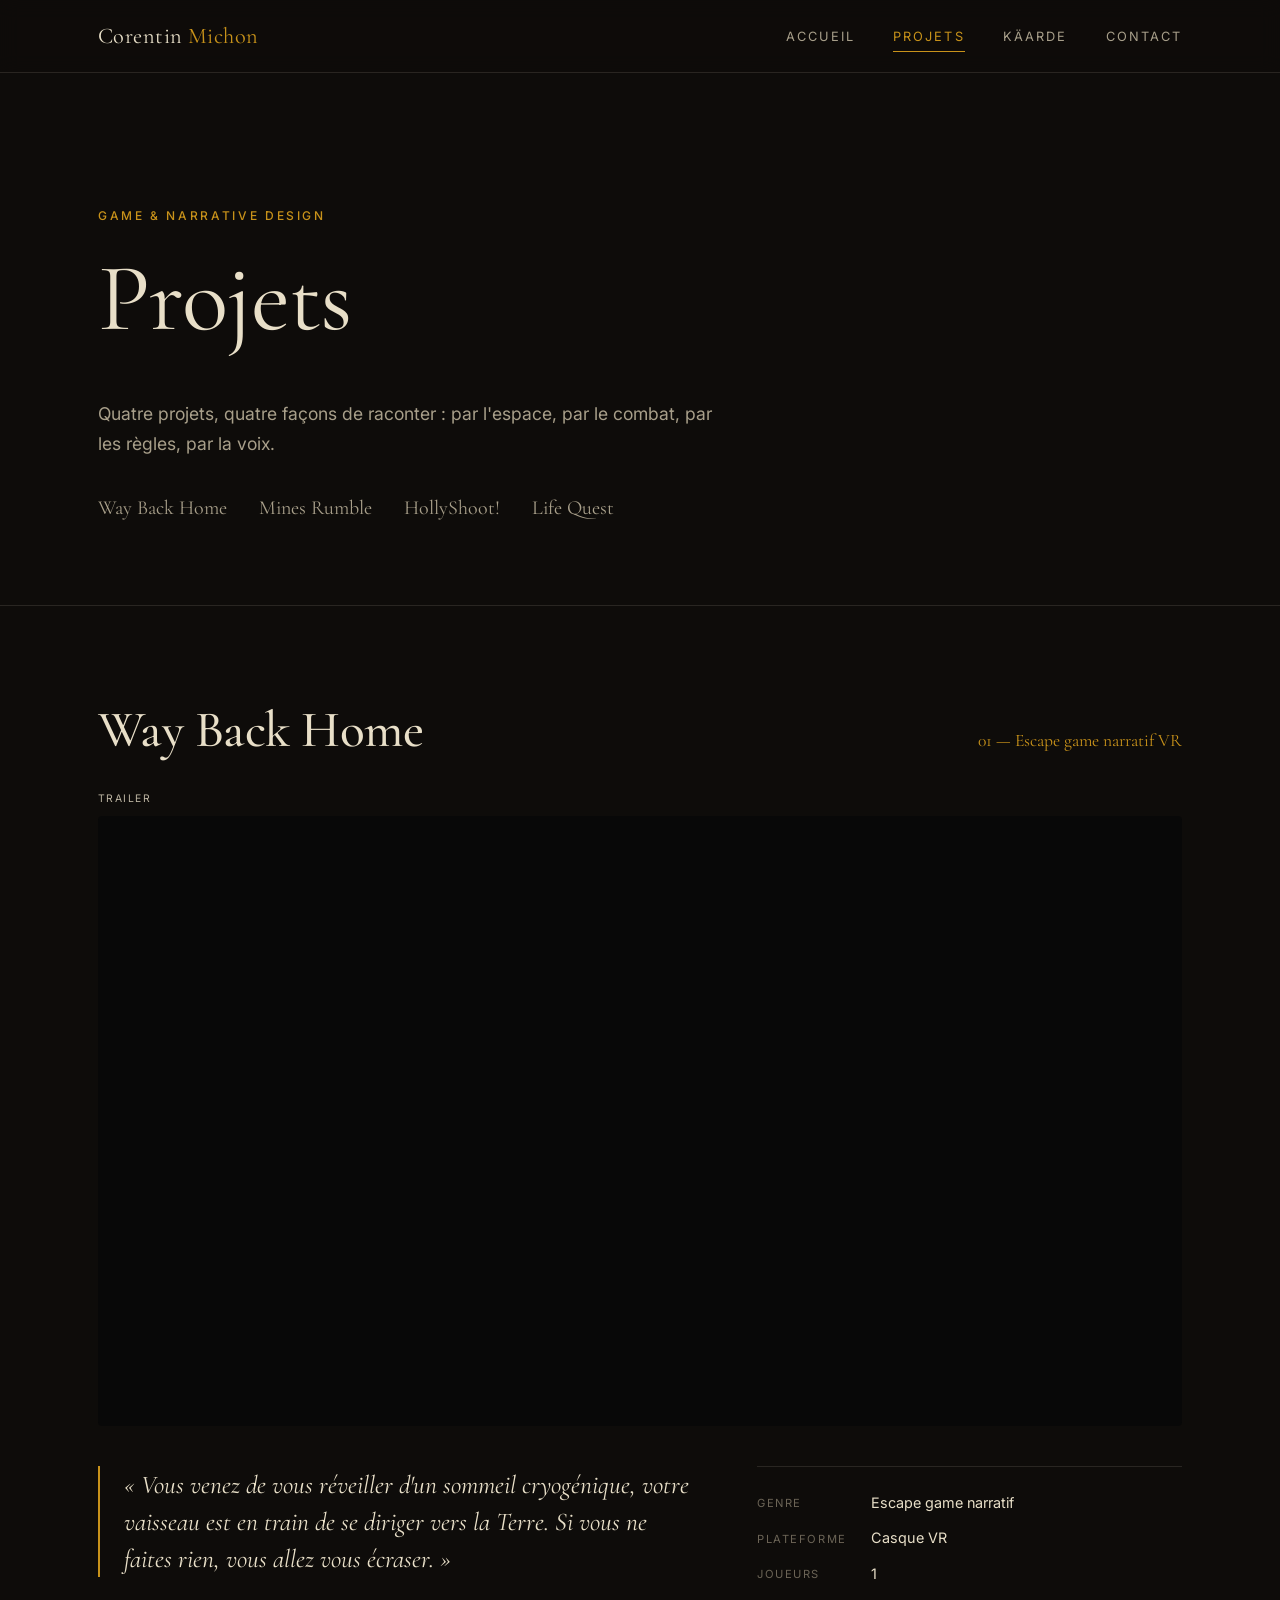
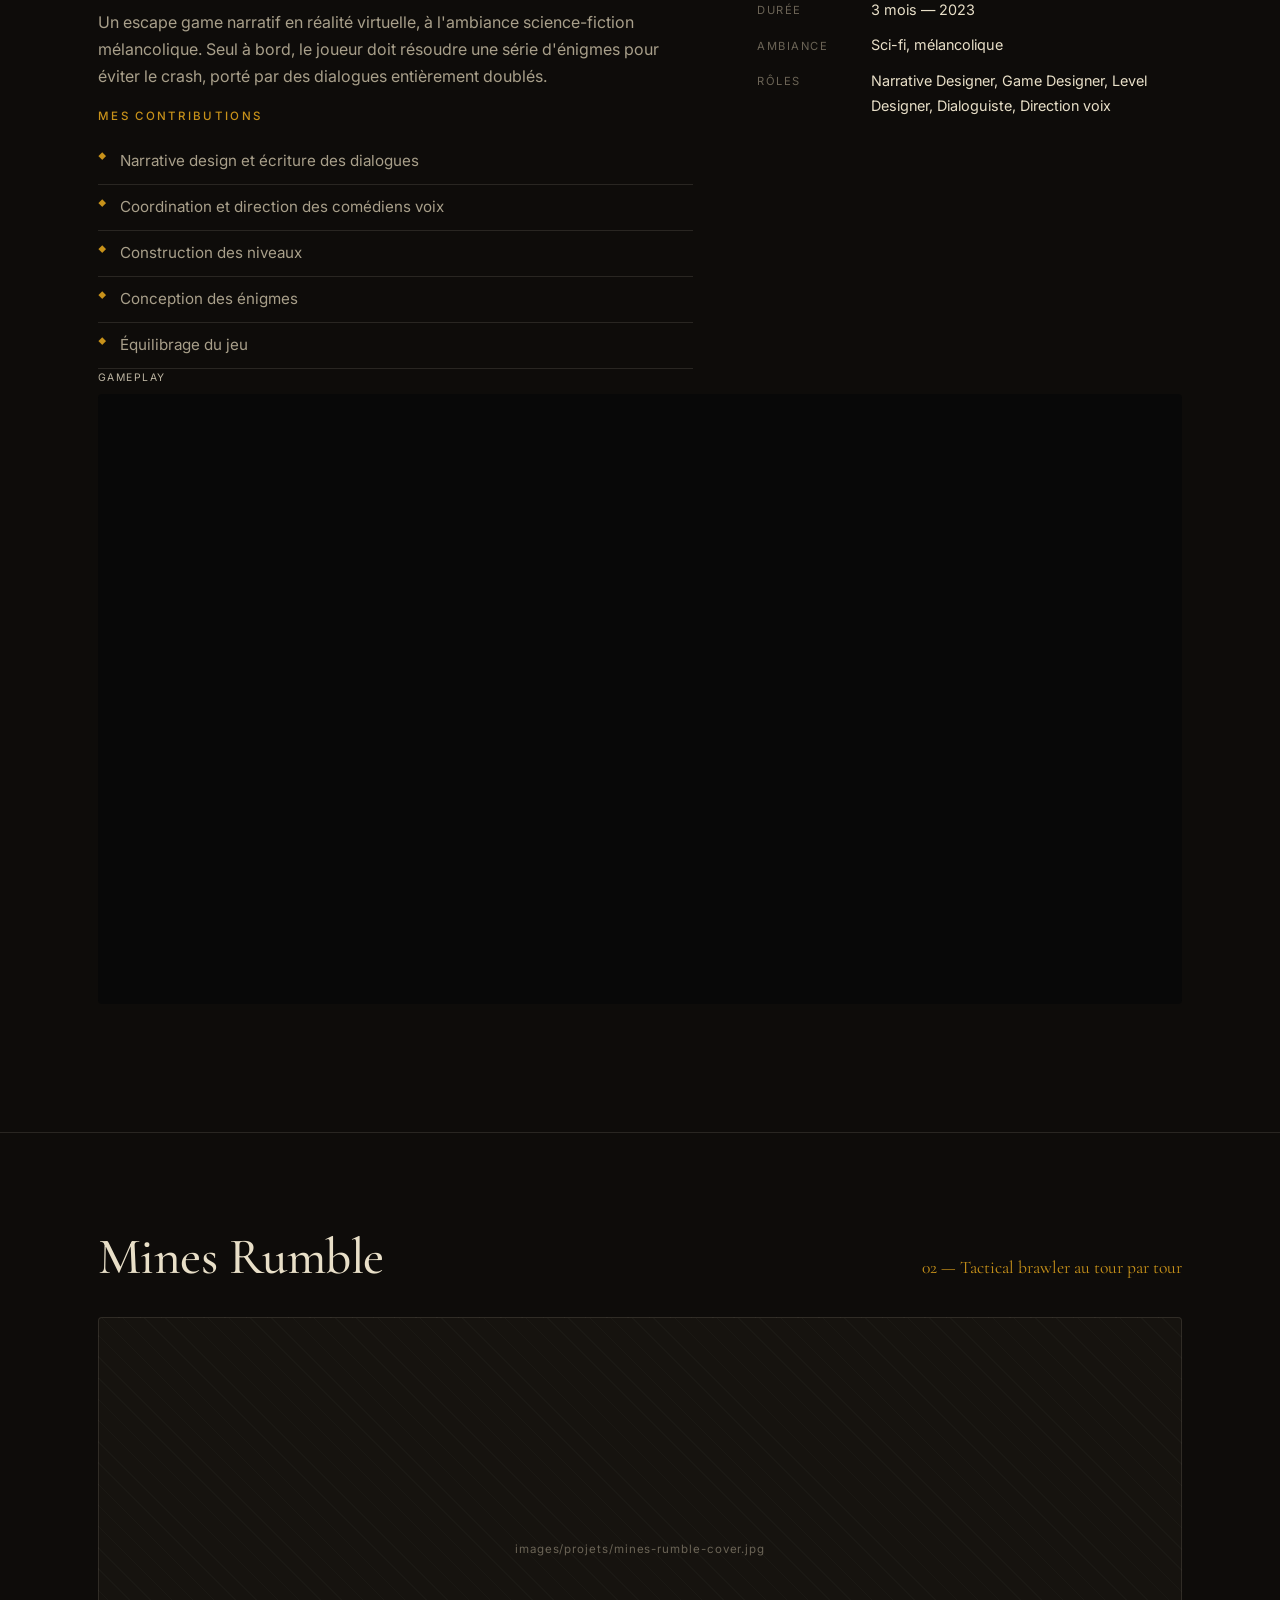
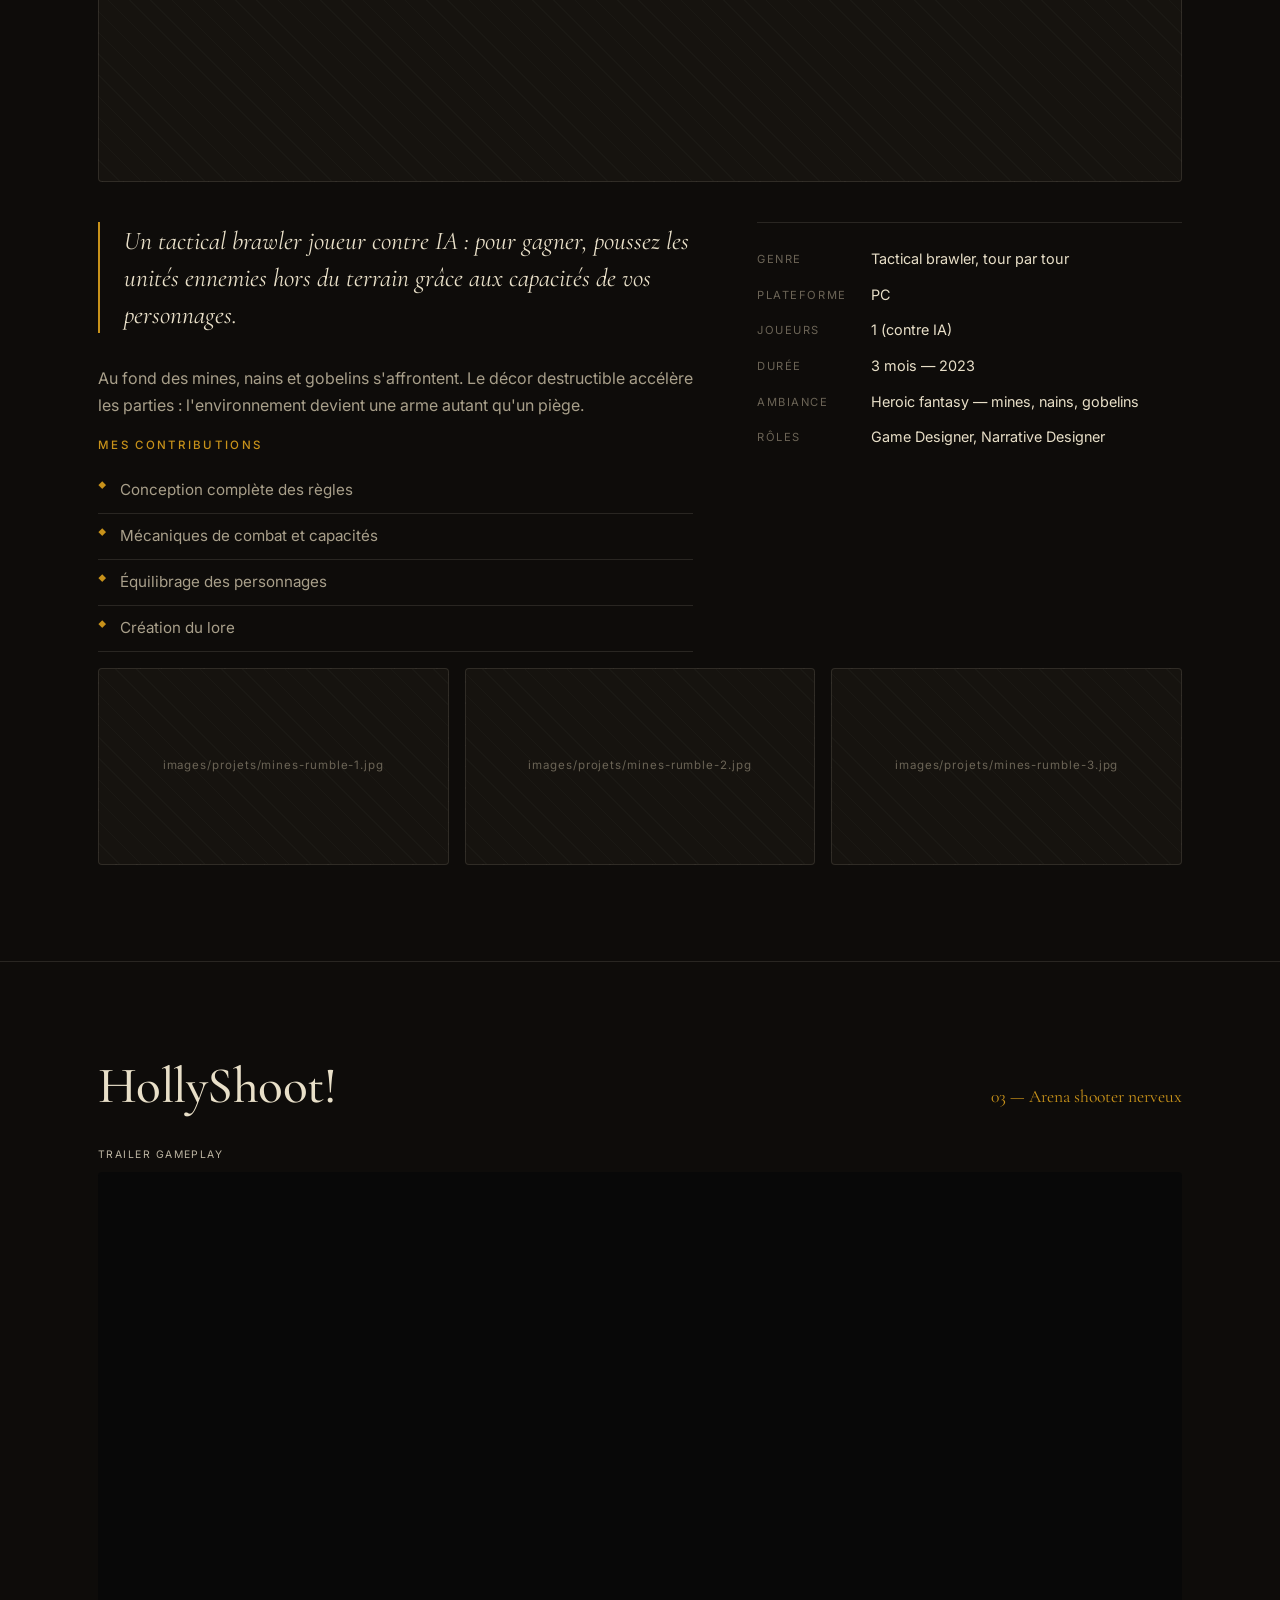
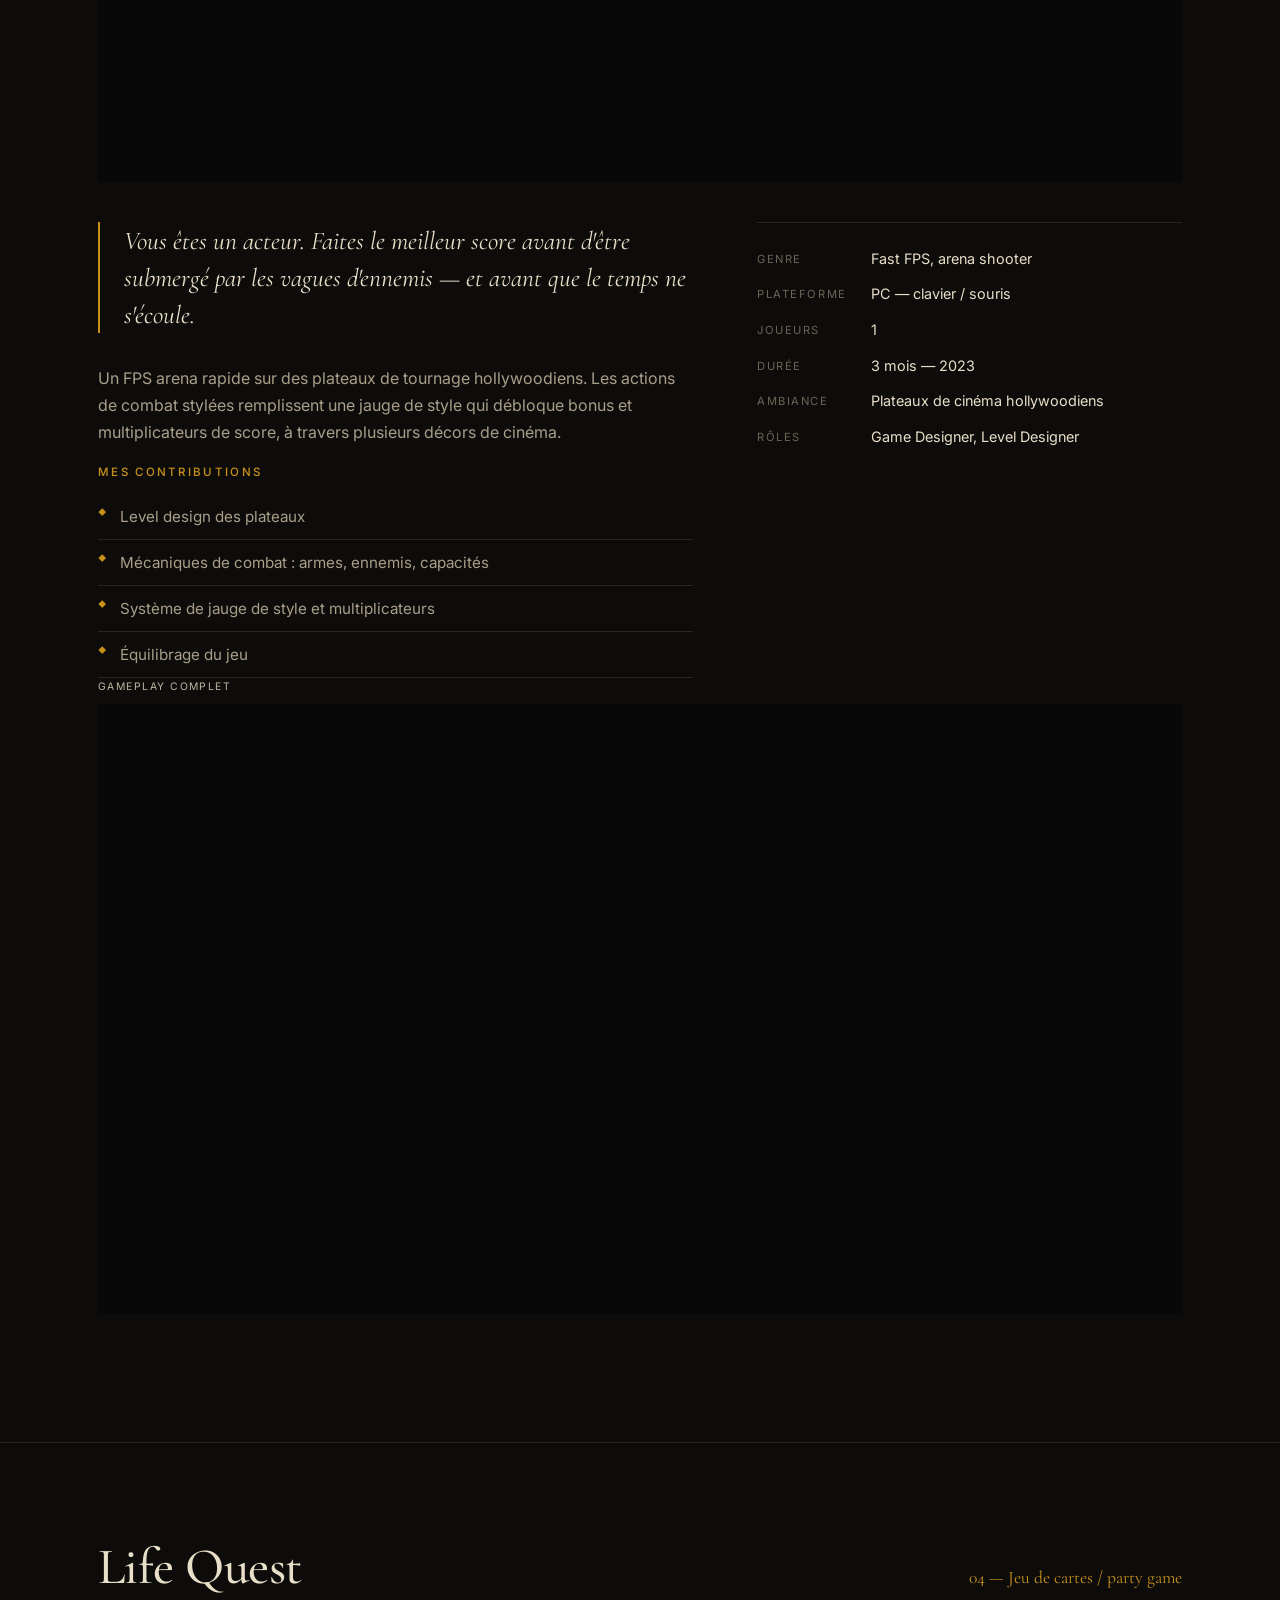
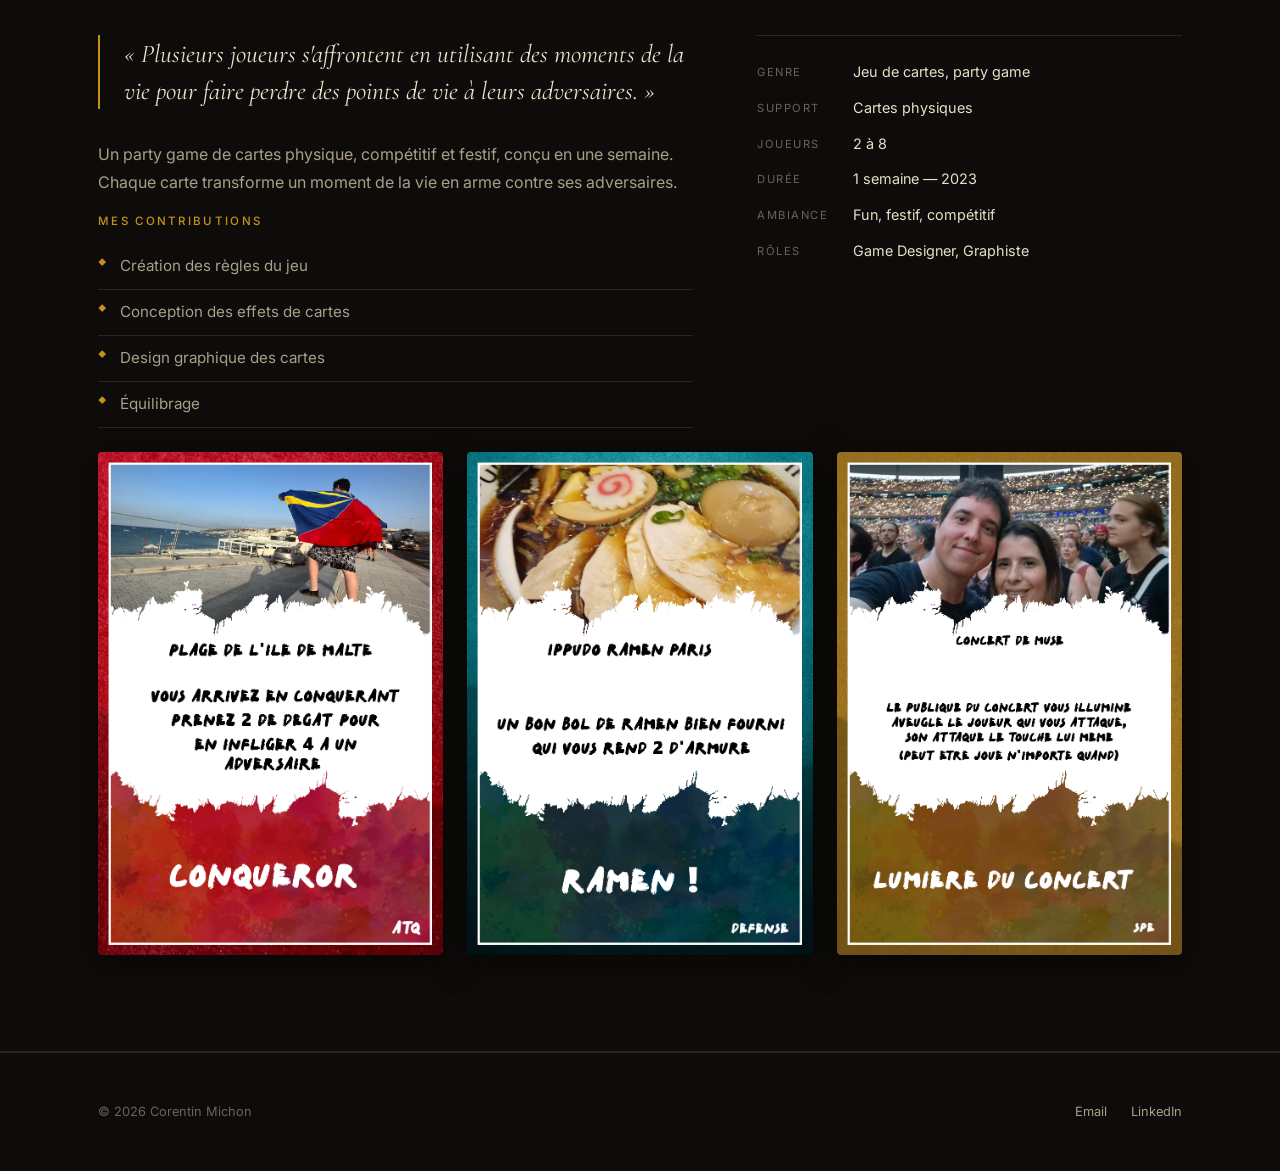
==== commit ded7b058: "Vidéos Drive + fix cartes Life Quest" ====
--- a/projets.html
+++ b/projets.html
@@ -10,6 +10,60 @@
   <link rel="preconnect" href="https://fonts.gstatic.com" crossorigin>
   <link href="https://fonts.googleapis.com/css2?family=Cormorant+Garamond:ital,wght@0,400;0,500;0,600;1,400;1,500&family=Inter:wght@300;400;500&display=swap" rel="stylesheet">
   <link rel="stylesheet" href="css/style.css">
+  <style>
+    /* ---- Embed vidéo Drive ---- */
+    .video-wrap {
+      position: relative;
+      width: 100%;
+      aspect-ratio: 16 / 9;
+      border-radius: var(--radius);
+      overflow: hidden;
+      background: #080808;
+      margin-bottom: 0.5rem;
+    }
+    .video-wrap iframe {
+      position: absolute;
+      inset: 0;
+      width: 100%;
+      height: 100%;
+      border: none;
+    }
+    .video-label {
+      display: block;
+      font-family: var(--font-body);
+      font-size: 0.65rem;
+      letter-spacing: 0.14em;
+      text-transform: uppercase;
+      color: var(--accent);
+      margin-bottom: 0.5rem;
+      opacity: 0.8;
+    }
+    .video-block {
+      margin-bottom: 2rem;
+    }
+
+    /* ---- Cartes Life Quest — pleine taille, sans crop ---- */
+    .gallery-cards {
+      display: grid;
+      grid-template-columns: repeat(3, 1fr);
+      gap: 1.5rem;
+      margin-top: 1.5rem;
+      align-items: start;
+    }
+    .gallery-cards figure {
+      margin: 0;
+    }
+    .gallery-cards img {
+      width: 100%;
+      height: auto;
+      display: block;
+      border-radius: var(--radius);
+      box-shadow: 0 6px 32px rgba(0,0,0,0.55);
+    }
+    @media (max-width: 640px) {
+      .gallery-cards { grid-template-columns: 1fr 1fr; }
+    }
+  </style>
   <script>document.documentElement.classList.add('js')</script>
 </head>
 <body>
@@ -50,9 +104,13 @@
           <span class="project-num">01 — Escape game narratif VR</span>
         </div>
 
-        <figure class="media wide reveal" data-src="images/projets/way-back-home-cover.svg">
-          <img src="images/projets/way-back-home-cover.svg" alt="Way Back Home — visuel principal" loading="lazy" onerror="this.remove()">
-        </figure>
+        <!-- Trailer en cover -->
+        <div class="video-block reveal">
+          <span class="video-label">Trailer</span>
+          <div class="video-wrap">
+            <iframe src="https://drive.google.com/file/d/1V0x-WjJd2VC6F0_58e3KF-IH7N_NfNfK/preview" allow="autoplay" allowfullscreen></iframe>
+          </div>
+        </div>
 
         <div class="project-body">
           <div class="reveal">
@@ -83,10 +141,12 @@
           </div>
         </div>
 
-        <div class="gallery">
-          <figure class="media" data-src="images/projets/way-back-home-1.svg"><img src="images/projets/way-back-home-1.svg" alt="Way Back Home — capture 1" loading="lazy" onerror="this.remove()"></figure>
-          <figure class="media" data-src="images/projets/way-back-home-2.svg"><img src="images/projets/way-back-home-2.svg" alt="Way Back Home — capture 2" loading="lazy" onerror="this.remove()"></figure>
-          <figure class="media" data-src="images/projets/way-back-home-3.svg"><img src="images/projets/way-back-home-3.svg" alt="Way Back Home — capture 3" loading="lazy" onerror="this.remove()"></figure>
+        <!-- Gameplay -->
+        <div class="video-block reveal">
+          <span class="video-label">Gameplay</span>
+          <div class="video-wrap">
+            <iframe src="https://drive.google.com/file/d/1caBxUxvUguCe-ifUTBg7BiY_tLApZv6d/preview" allow="autoplay" allowfullscreen></iframe>
+          </div>
         </div>
       </div>
     </article>
@@ -99,8 +159,8 @@
           <span class="project-num">02 — Tactical brawler au tour par tour</span>
         </div>
 
-        <figure class="media wide reveal" data-src="images/projets/mines-rumble-cover.svg">
-          <img src="images/projets/mines-rumble-cover.svg" alt="Mines Rumble — visuel principal" loading="lazy" onerror="this.remove()">
+        <figure class="media wide reveal" data-src="images/projets/mines-rumble-cover.jpg">
+          <img src="images/projets/mines-rumble-cover.jpg" alt="Mines Rumble — visuel principal" loading="lazy" onerror="this.remove()">
         </figure>
 
         <div class="project-body">
@@ -131,9 +191,9 @@
         </div>
 
         <div class="gallery">
-          <figure class="media" data-src="images/projets/mines-rumble-1.svg"><img src="images/projets/mines-rumble-1.svg" alt="Mines Rumble — capture 1" loading="lazy" onerror="this.remove()"></figure>
-          <figure class="media" data-src="images/projets/mines-rumble-2.svg"><img src="images/projets/mines-rumble-2.svg" alt="Mines Rumble — capture 2" loading="lazy" onerror="this.remove()"></figure>
-          <figure class="media" data-src="images/projets/mines-rumble-3.svg"><img src="images/projets/mines-rumble-3.svg" alt="Mines Rumble — capture 3" loading="lazy" onerror="this.remove()"></figure>
+          <figure class="media" data-src="images/projets/mines-rumble-1.jpg"><img src="images/projets/mines-rumble-1.jpg" alt="Mines Rumble — capture 1" loading="lazy" onerror="this.remove()"></figure>
+          <figure class="media" data-src="images/projets/mines-rumble-2.jpg"><img src="images/projets/mines-rumble-2.jpg" alt="Mines Rumble — capture 2" loading="lazy" onerror="this.remove()"></figure>
+          <figure class="media" data-src="images/projets/mines-rumble-3.jpg"><img src="images/projets/mines-rumble-3.jpg" alt="Mines Rumble — capture 3" loading="lazy" onerror="this.remove()"></figure>
         </div>
       </div>
     </article>
@@ -146,9 +206,13 @@
           <span class="project-num">03 — Arena shooter nerveux</span>
         </div>
 
-        <figure class="media wide reveal" data-src="images/projets/hollyshoot-cover.svg">
-          <img src="images/projets/hollyshoot-cover.svg" alt="HollyShoot! — visuel principal" loading="lazy" onerror="this.remove()">
-        </figure>
+        <!-- Trailer en cover -->
+        <div class="video-block reveal">
+          <span class="video-label">Trailer Gameplay</span>
+          <div class="video-wrap">
+            <iframe src="https://drive.google.com/file/d/1hrFfpCtJK5Fk-mIWcYm8n8qm8WTAAFxC/preview" allow="autoplay" allowfullscreen></iframe>
+          </div>
+        </div>
 
         <div class="project-body">
           <div class="reveal">
@@ -178,10 +242,12 @@
           </div>
         </div>
 
-        <div class="gallery">
-          <figure class="media" data-src="images/projets/hollyshoot-1.svg"><img src="images/projets/hollyshoot-1.svg" alt="HollyShoot! — capture 1" loading="lazy" onerror="this.remove()"></figure>
-          <figure class="media" data-src="images/projets/hollyshoot-2.svg"><img src="images/projets/hollyshoot-2.svg" alt="HollyShoot! — capture 2" loading="lazy" onerror="this.remove()"></figure>
-          <figure class="media" data-src="images/projets/hollyshoot-3.svg"><img src="images/projets/hollyshoot-3.svg" alt="HollyShoot! — capture 3" loading="lazy" onerror="this.remove()"></figure>
+        <!-- Gameplay long -->
+        <div class="video-block reveal">
+          <span class="video-label">Gameplay complet</span>
+          <div class="video-wrap">
+            <iframe src="https://drive.google.com/file/d/1uz6X4S-CcODtW-vqmTS2HIuIyl-sR-nk/preview" allow="autoplay" allowfullscreen></iframe>
+          </div>
         </div>
       </div>
     </article>
@@ -193,10 +259,6 @@
           <h2>Life Quest</h2>
           <span class="project-num">04 — Jeu de cartes / party game</span>
         </div>
-
-        <figure class="media wide reveal" data-src="images/projets/life-quest-cover.png">
-          <img src="images/projets/life-quest-cover.png" alt="Life Quest — visuel principal" loading="lazy" onerror="this.remove()">
-        </figure>
 
         <div class="project-body">
           <div class="reveal">
@@ -225,10 +287,11 @@
           </div>
         </div>
 
-        <div class="gallery">
-          <figure class="media tall" data-src="images/projets/life-quest-1.png"><img src="images/projets/life-quest-1.png" alt="Life Quest — carte 1" loading="lazy" onerror="this.remove()"></figure>
-          <figure class="media tall" data-src="images/projets/life-quest-2.png"><img src="images/projets/life-quest-2.png" alt="Life Quest — carte 2" loading="lazy" onerror="this.remove()"></figure>
-          <figure class="media tall" data-src="images/projets/life-quest-3.png"><img src="images/projets/life-quest-3.png" alt="Life Quest — carte 3" loading="lazy" onerror="this.remove()"></figure>
+        <!-- Cartes sans crop : images natives, hauteur auto -->
+        <div class="gallery-cards reveal">
+          <figure><img src="images/projets/life-quest-1.png" alt="Life Quest — ATQ Conqueror" loading="lazy"></figure>
+          <figure><img src="images/projets/life-quest-2.png" alt="Life Quest — DEF Ramen" loading="lazy"></figure>
+          <figure><img src="images/projets/life-quest-3.png" alt="Life Quest — SPE Lumière du concert" loading="lazy"></figure>
         </div>
       </div>
     </article>
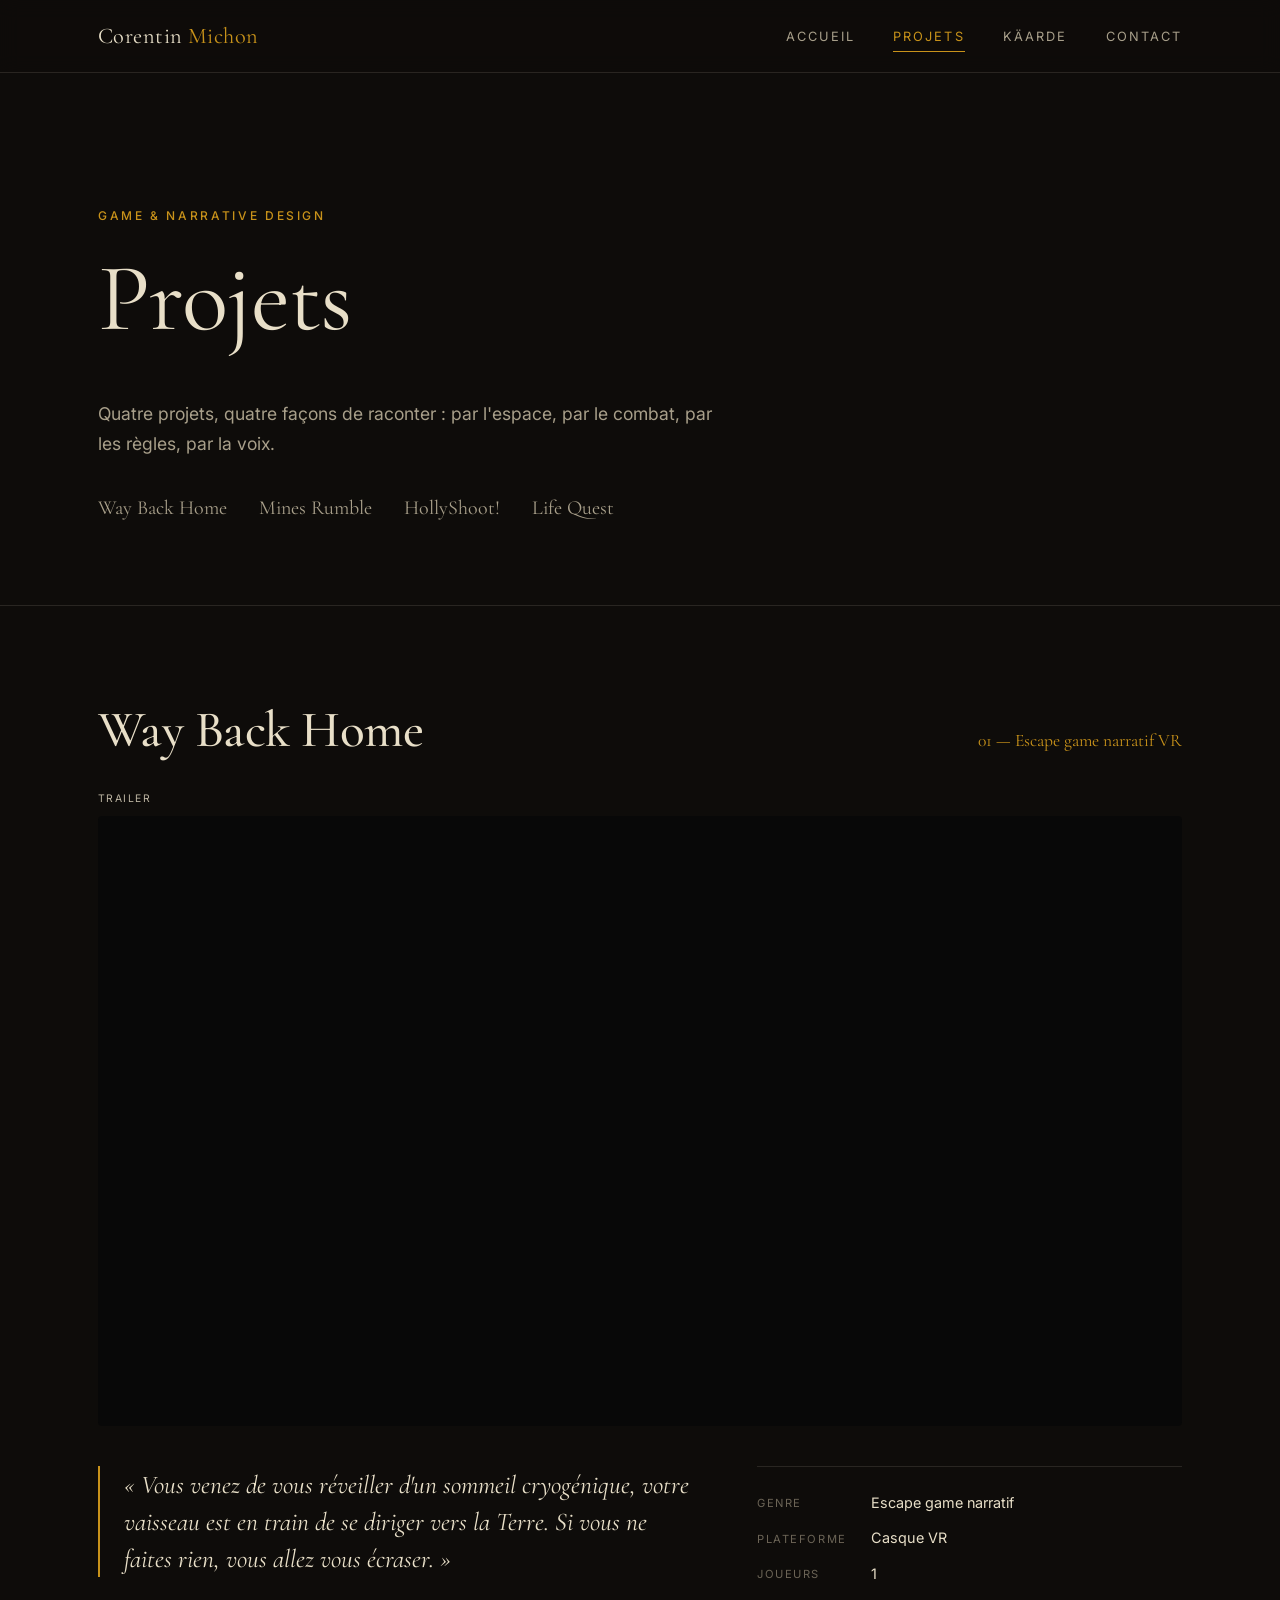
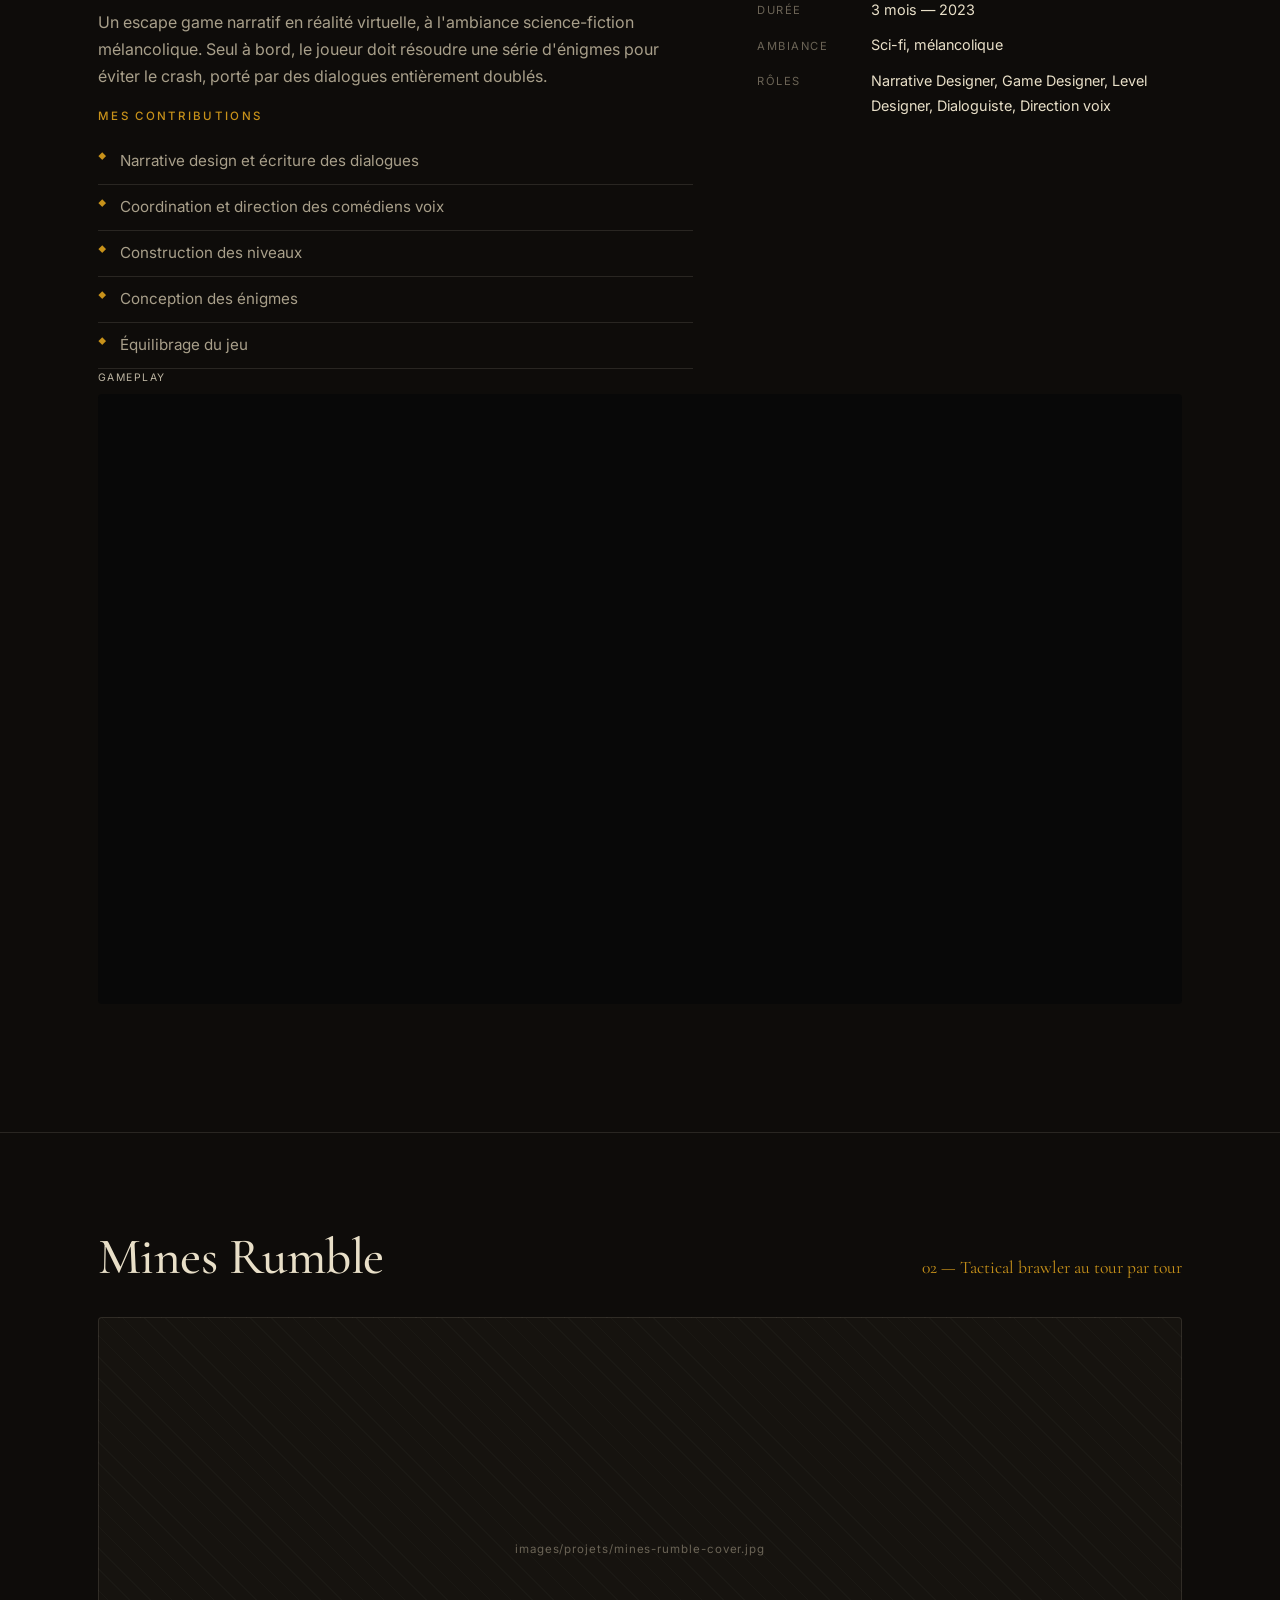
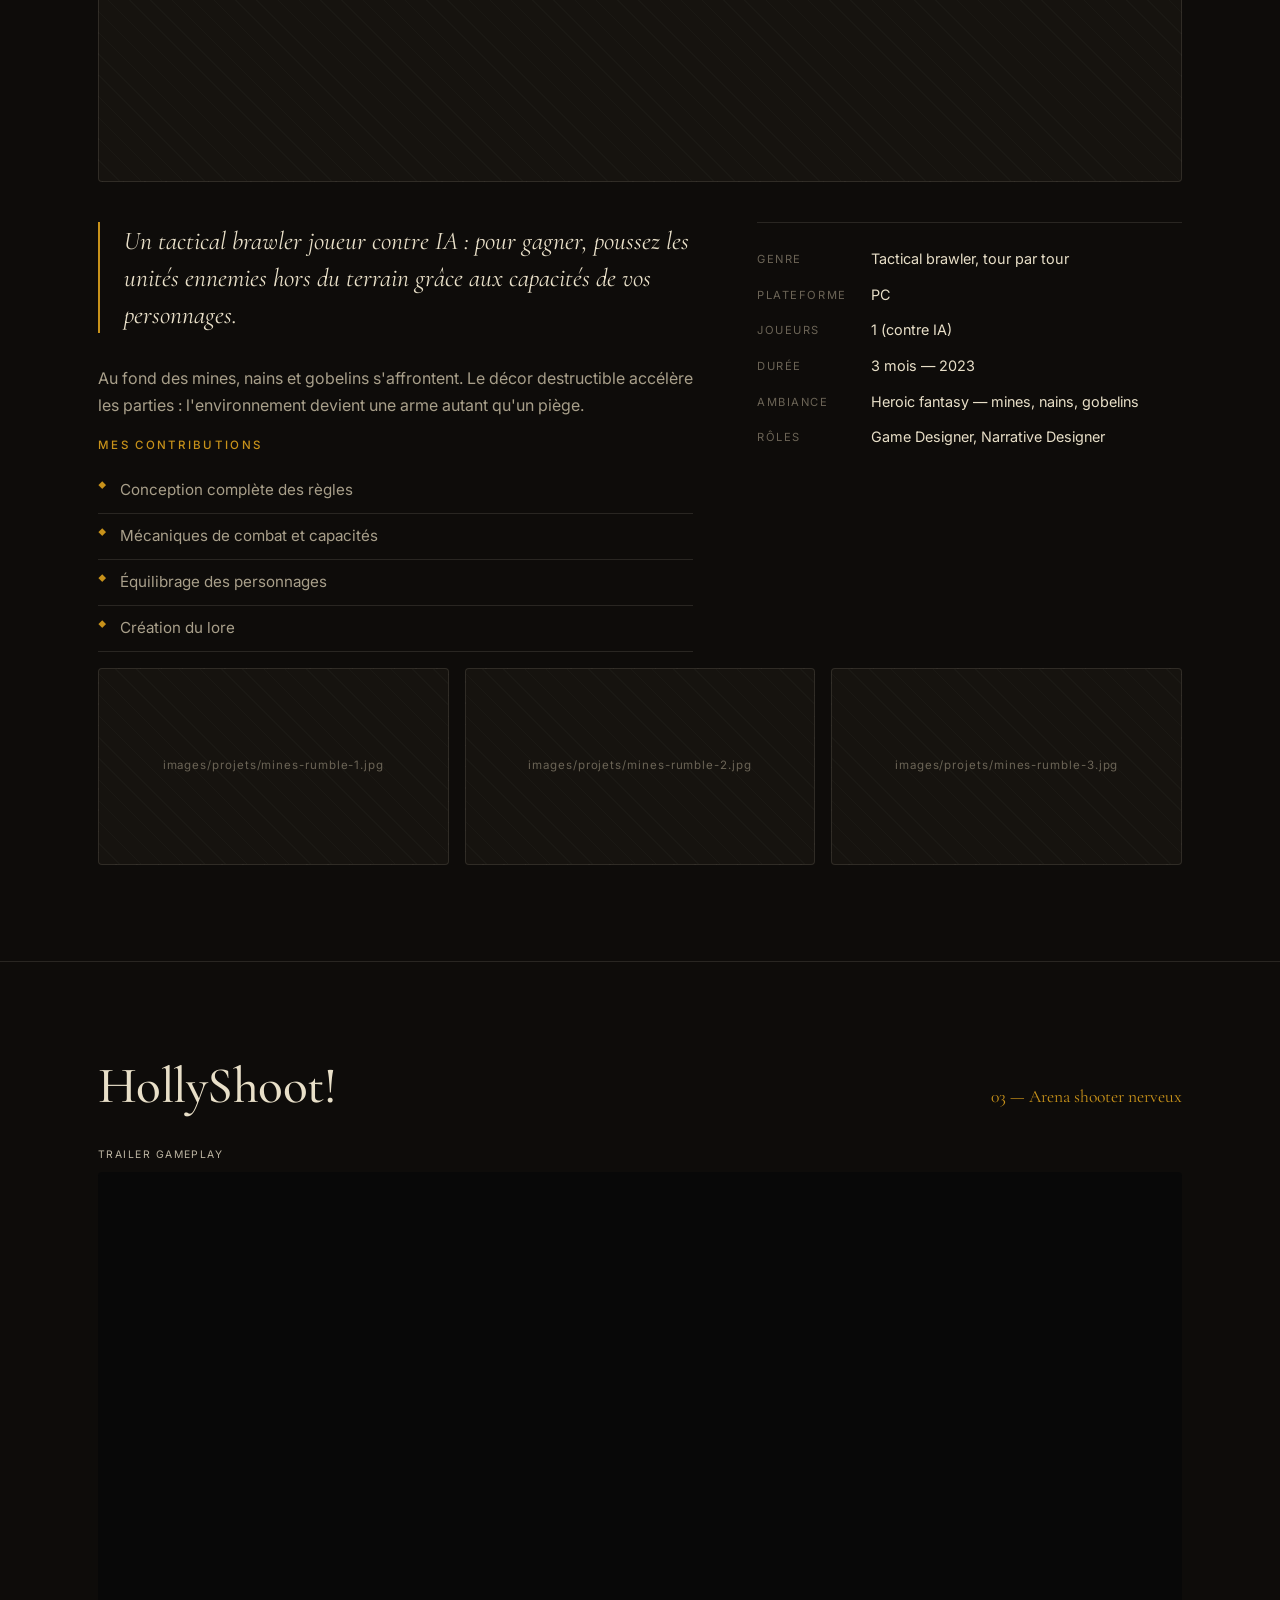
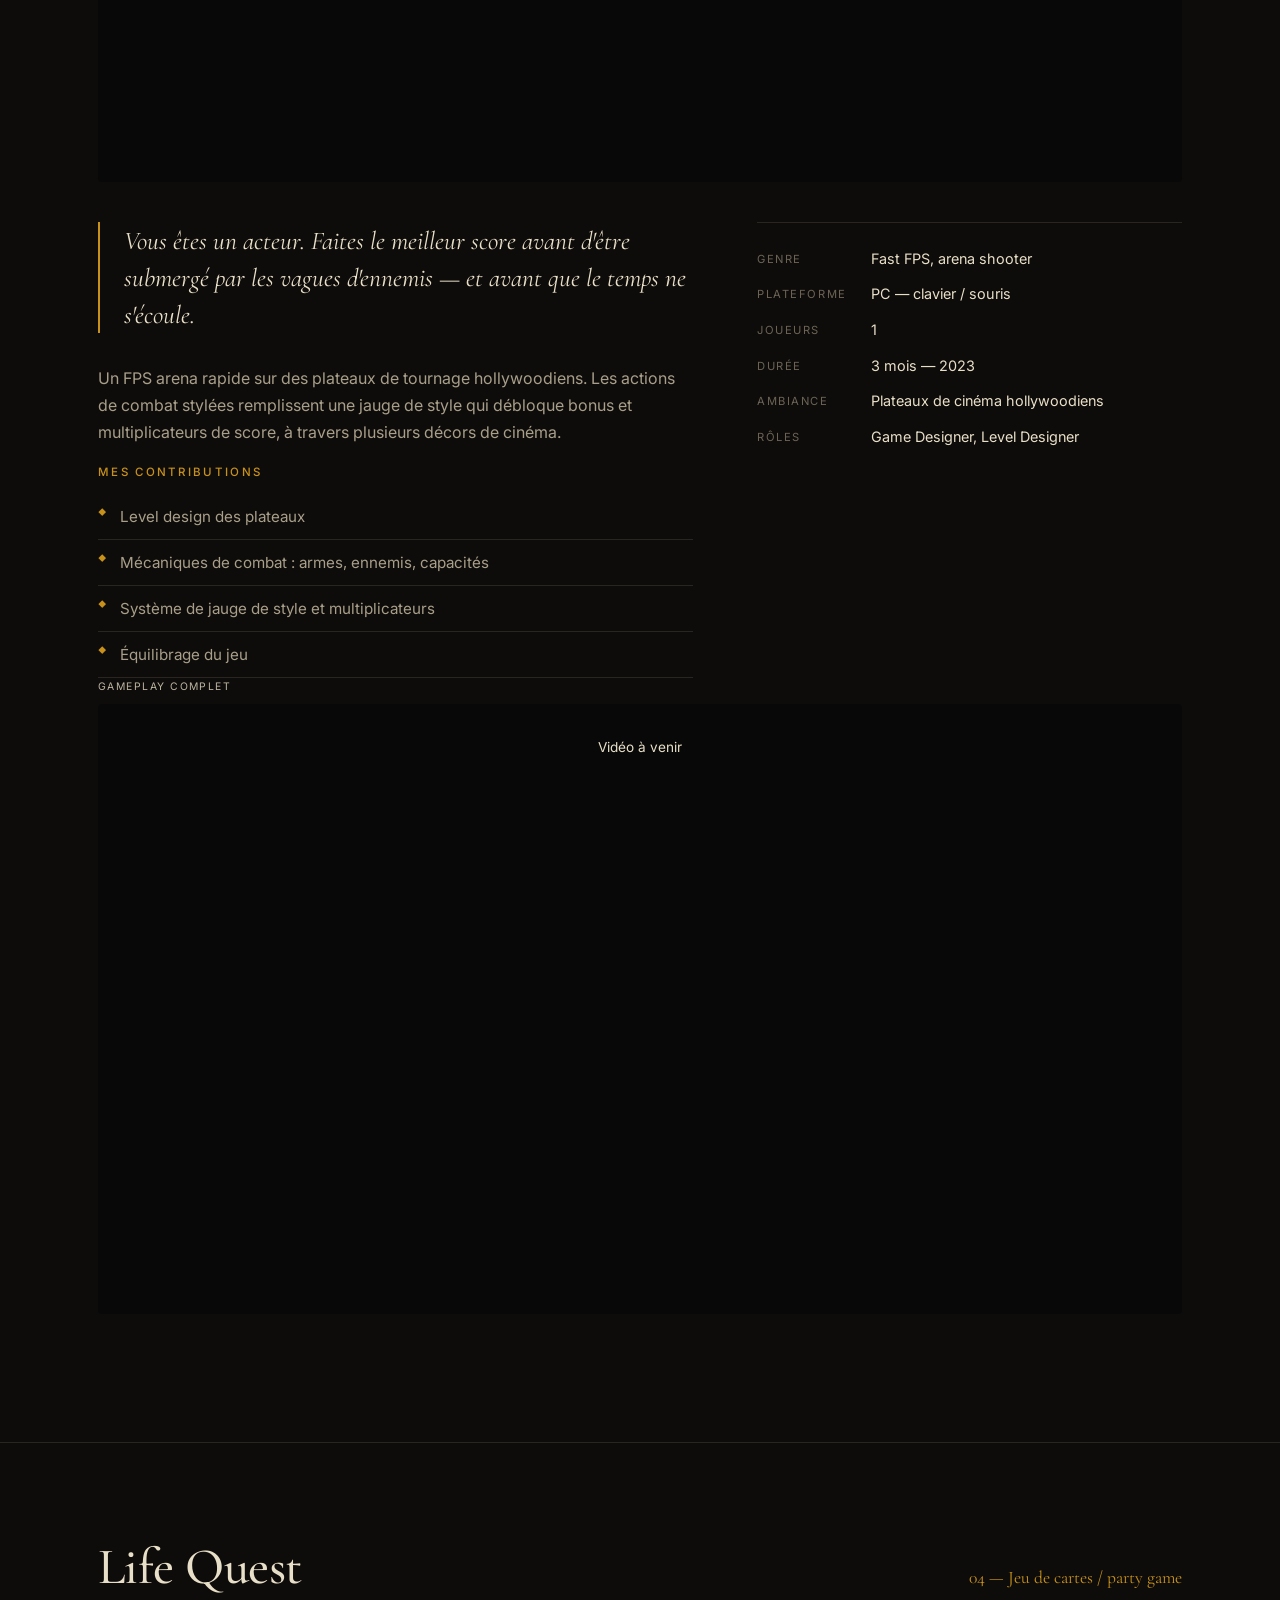
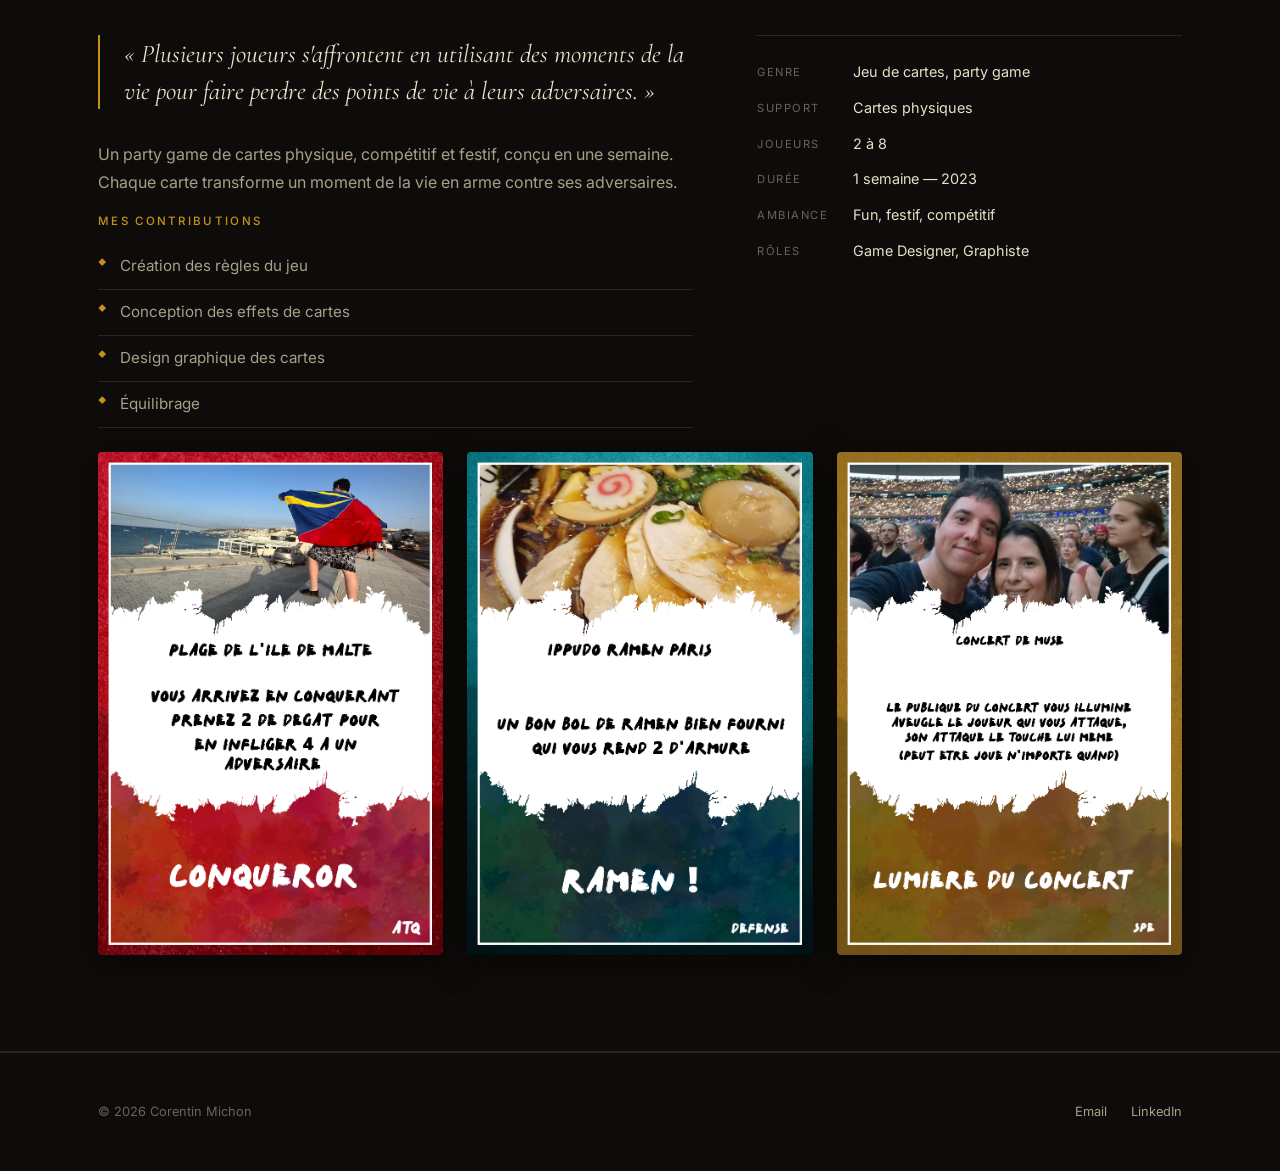
==== commit 64b56a14: "YouTube embeds pour WBH et HollyShoot" ====
--- a/projets.html
+++ b/projets.html
@@ -108,7 +108,7 @@
         <div class="video-block reveal">
           <span class="video-label">Trailer</span>
           <div class="video-wrap">
-            <iframe src="https://drive.google.com/file/d/1V0x-WjJd2VC6F0_58e3KF-IH7N_NfNfK/preview" allow="autoplay" allowfullscreen></iframe>
+            <iframe src="https://www.youtube.com/embed/SBVx9QbhSBQ" allow="accelerometer; autoplay; clipboard-write; encrypted-media; gyroscope; picture-in-picture" allowfullscreen></iframe>
           </div>
         </div>
 
@@ -145,7 +145,7 @@
         <div class="video-block reveal">
           <span class="video-label">Gameplay</span>
           <div class="video-wrap">
-            <iframe src="https://drive.google.com/file/d/1caBxUxvUguCe-ifUTBg7BiY_tLApZv6d/preview" allow="autoplay" allowfullscreen></iframe>
+            <iframe src="https://www.youtube.com/embed/4Y1ALpG8BXY" allow="accelerometer; autoplay; clipboard-write; encrypted-media; gyroscope; picture-in-picture" allowfullscreen></iframe>
           </div>
         </div>
       </div>
@@ -210,7 +210,7 @@
         <div class="video-block reveal">
           <span class="video-label">Trailer Gameplay</span>
           <div class="video-wrap">
-            <iframe src="https://drive.google.com/file/d/1hrFfpCtJK5Fk-mIWcYm8n8qm8WTAAFxC/preview" allow="autoplay" allowfullscreen></iframe>
+            <iframe src="https://www.youtube.com/embed/HVzrK63zMZM" allow="accelerometer; autoplay; clipboard-write; encrypted-media; gyroscope; picture-in-picture" allowfullscreen></iframe>
           </div>
         </div>
 
@@ -246,7 +246,8 @@
         <div class="video-block reveal">
           <span class="video-label">Gameplay complet</span>
           <div class="video-wrap">
-            <iframe src="https://drive.google.com/file/d/1uz6X4S-CcODtW-vqmTS2HIuIyl-sR-nk/preview" allow="autoplay" allowfullscreen></iframe>
+            <!-- Gameplay HollyShoot 1m30 — à ajouter sur YouTube -->
+            <p style="color:var(--muted);font-size:0.85rem;padding:2rem;text-align:center;">Vidéo à venir</p>
           </div>
         </div>
       </div>
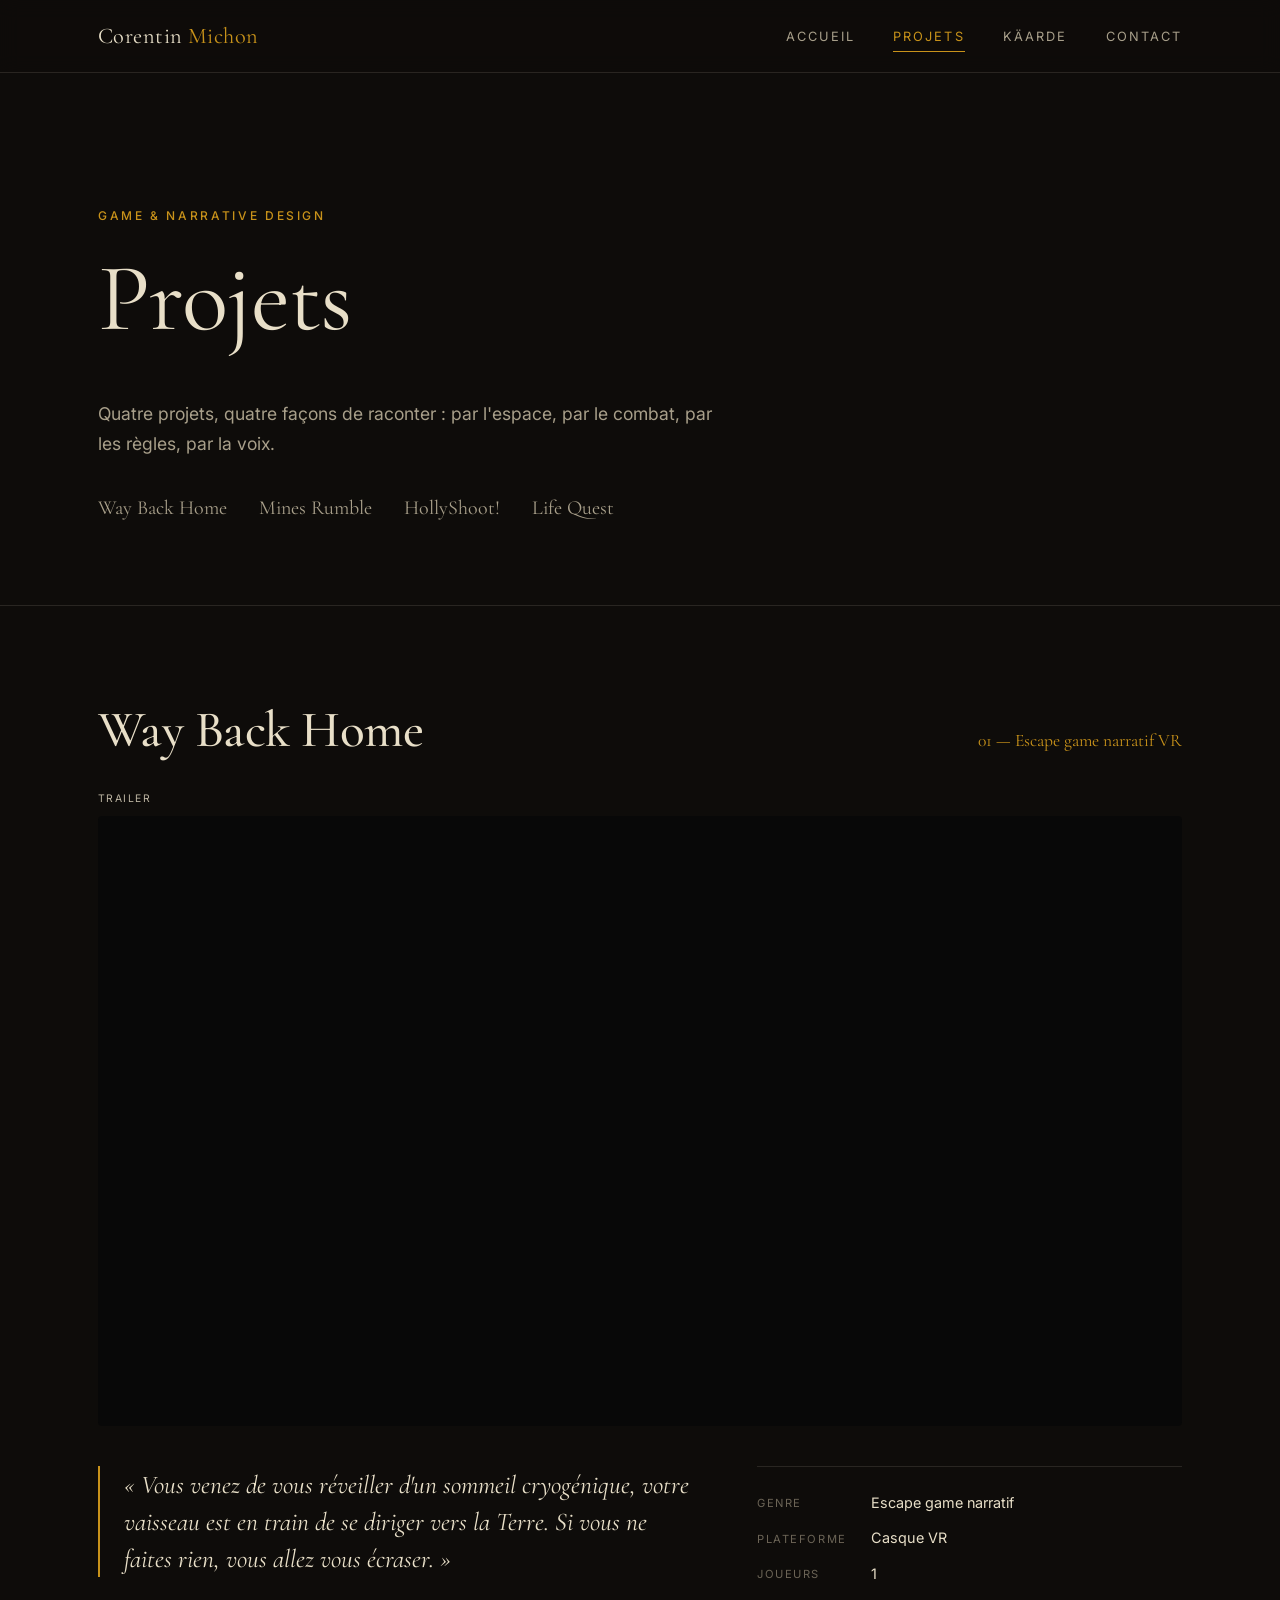
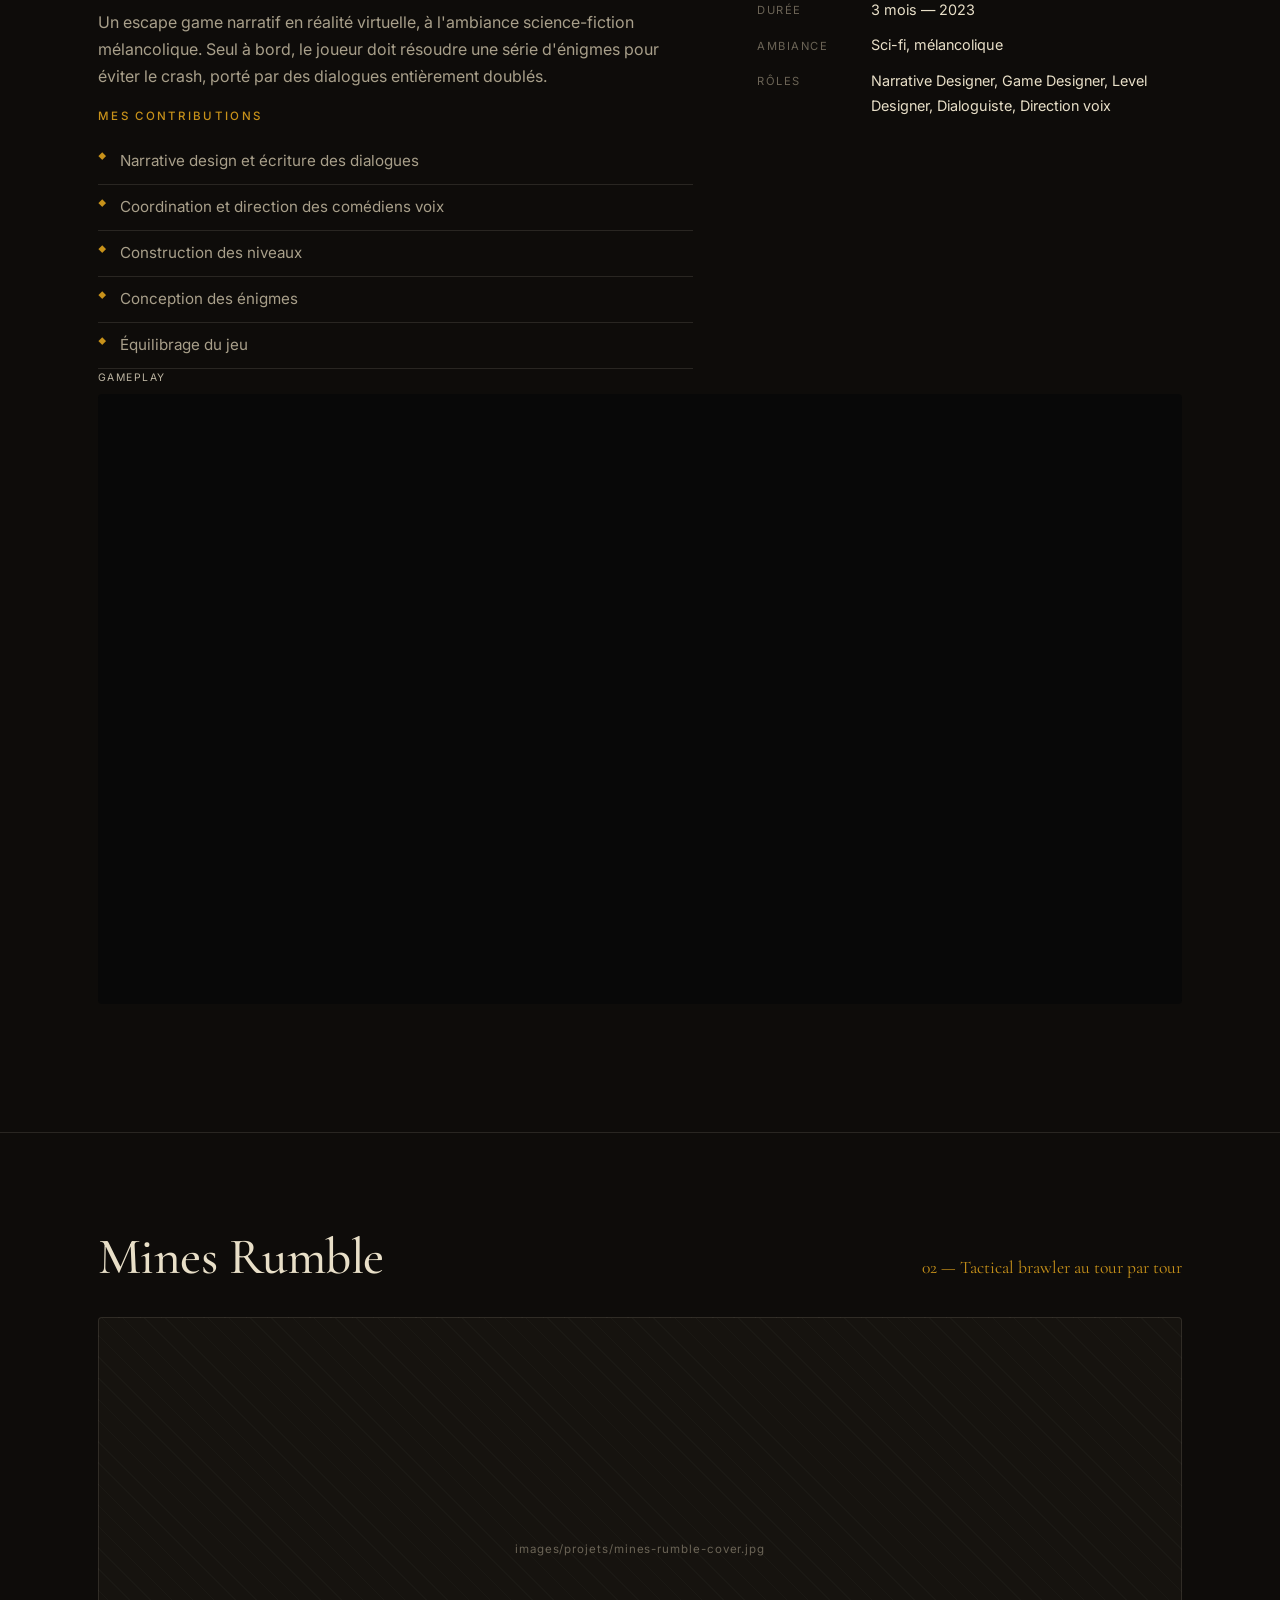
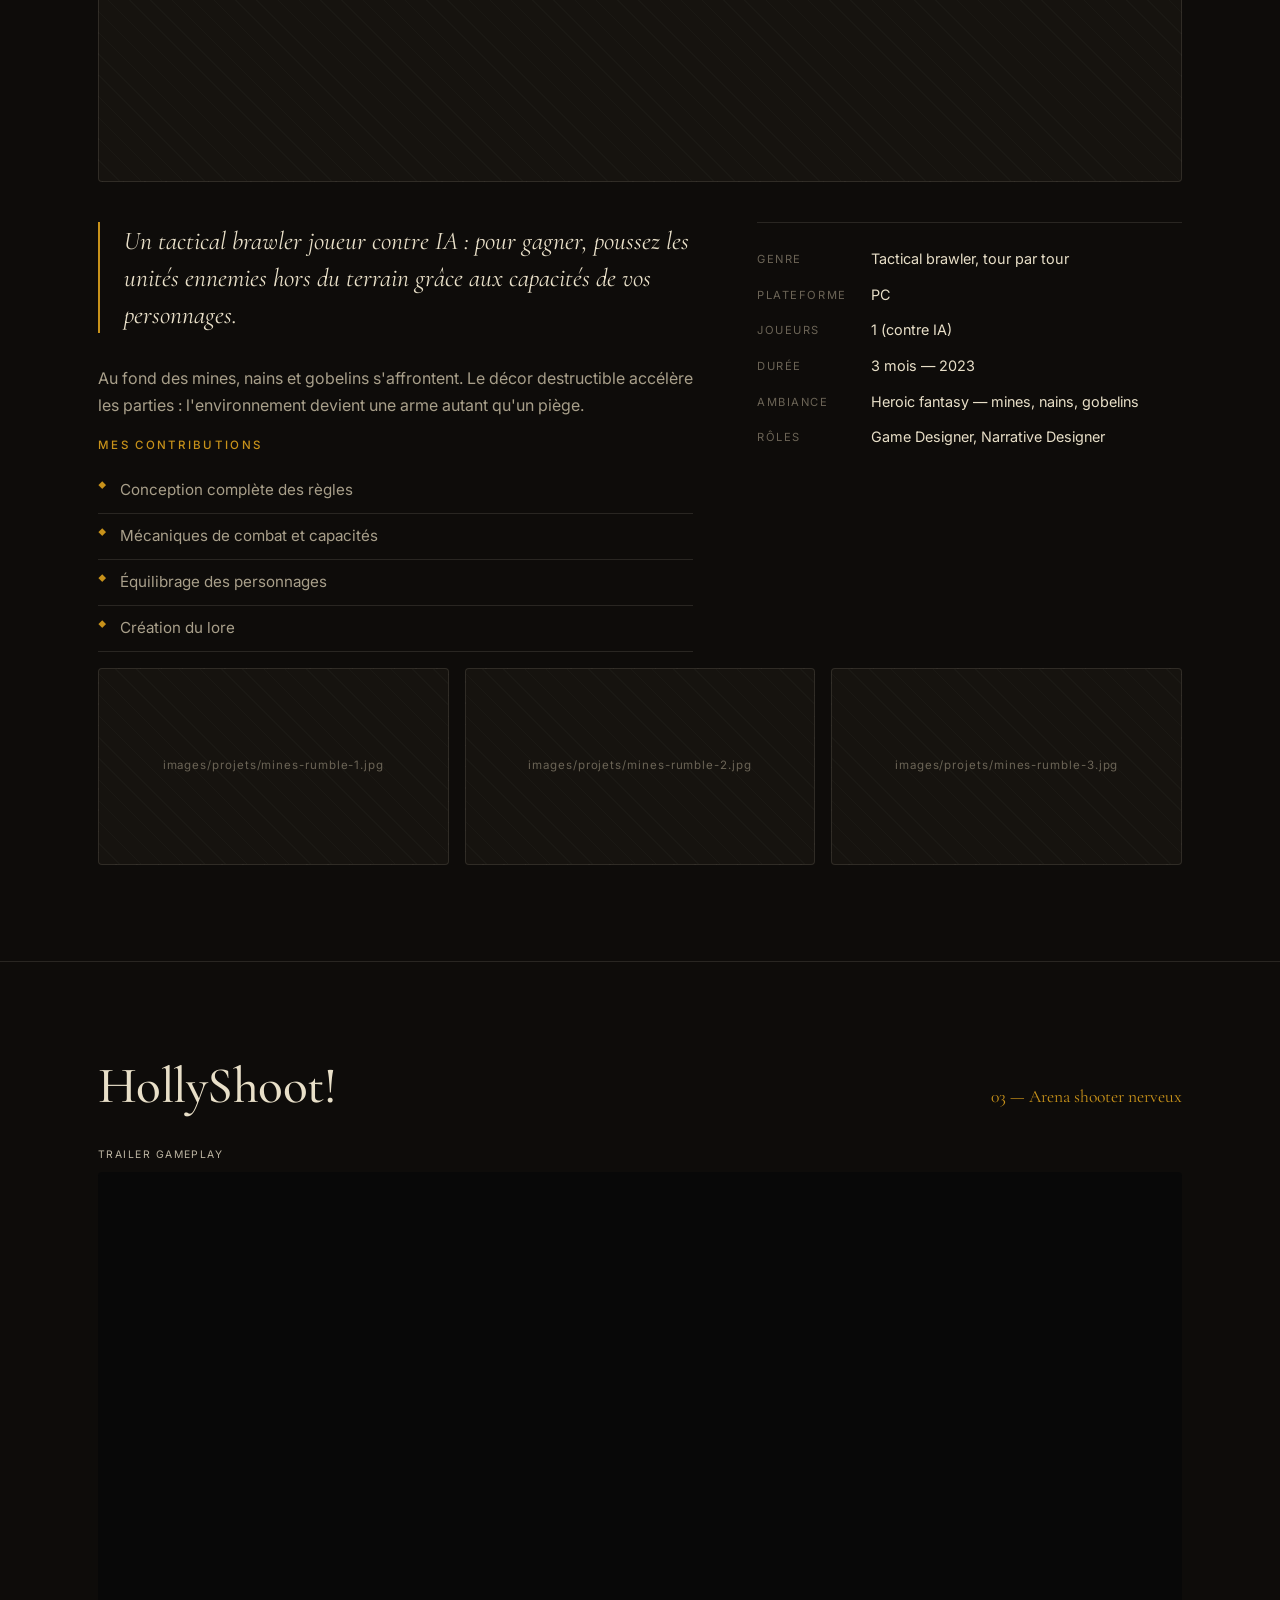
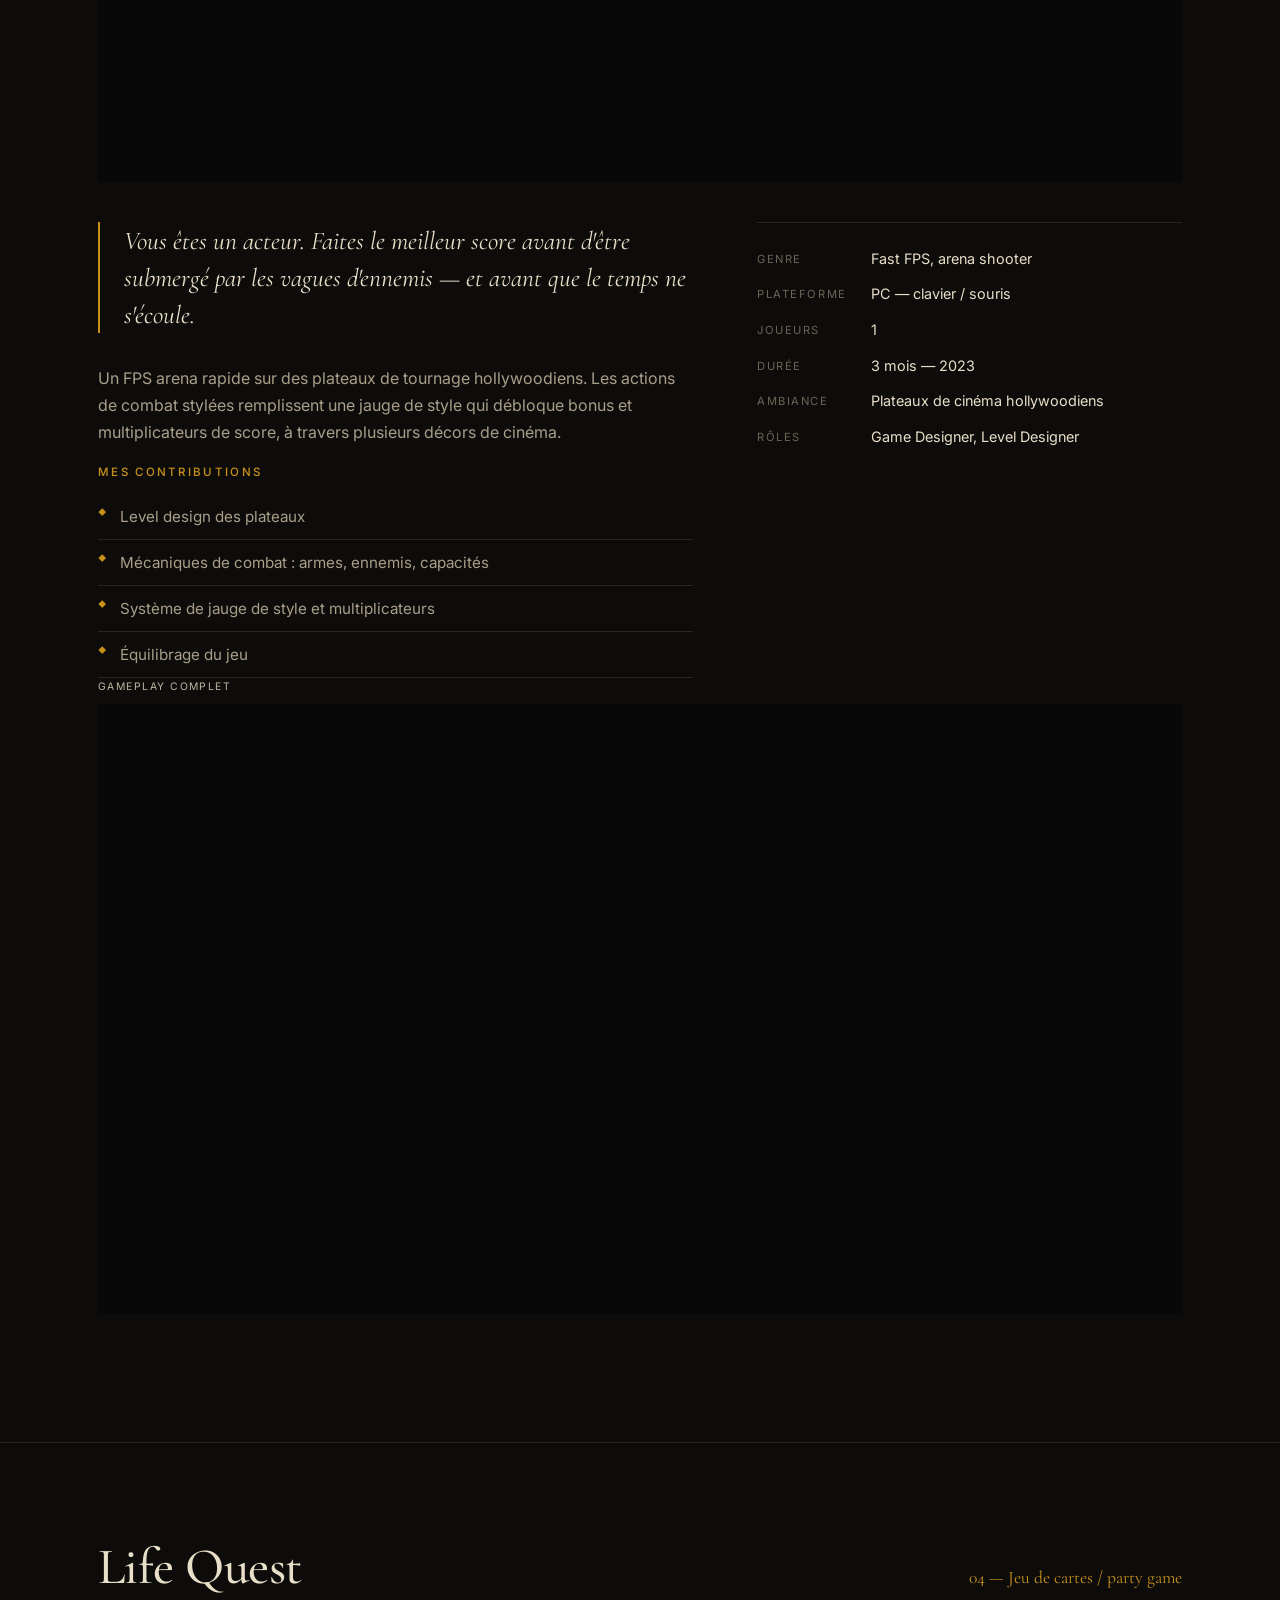
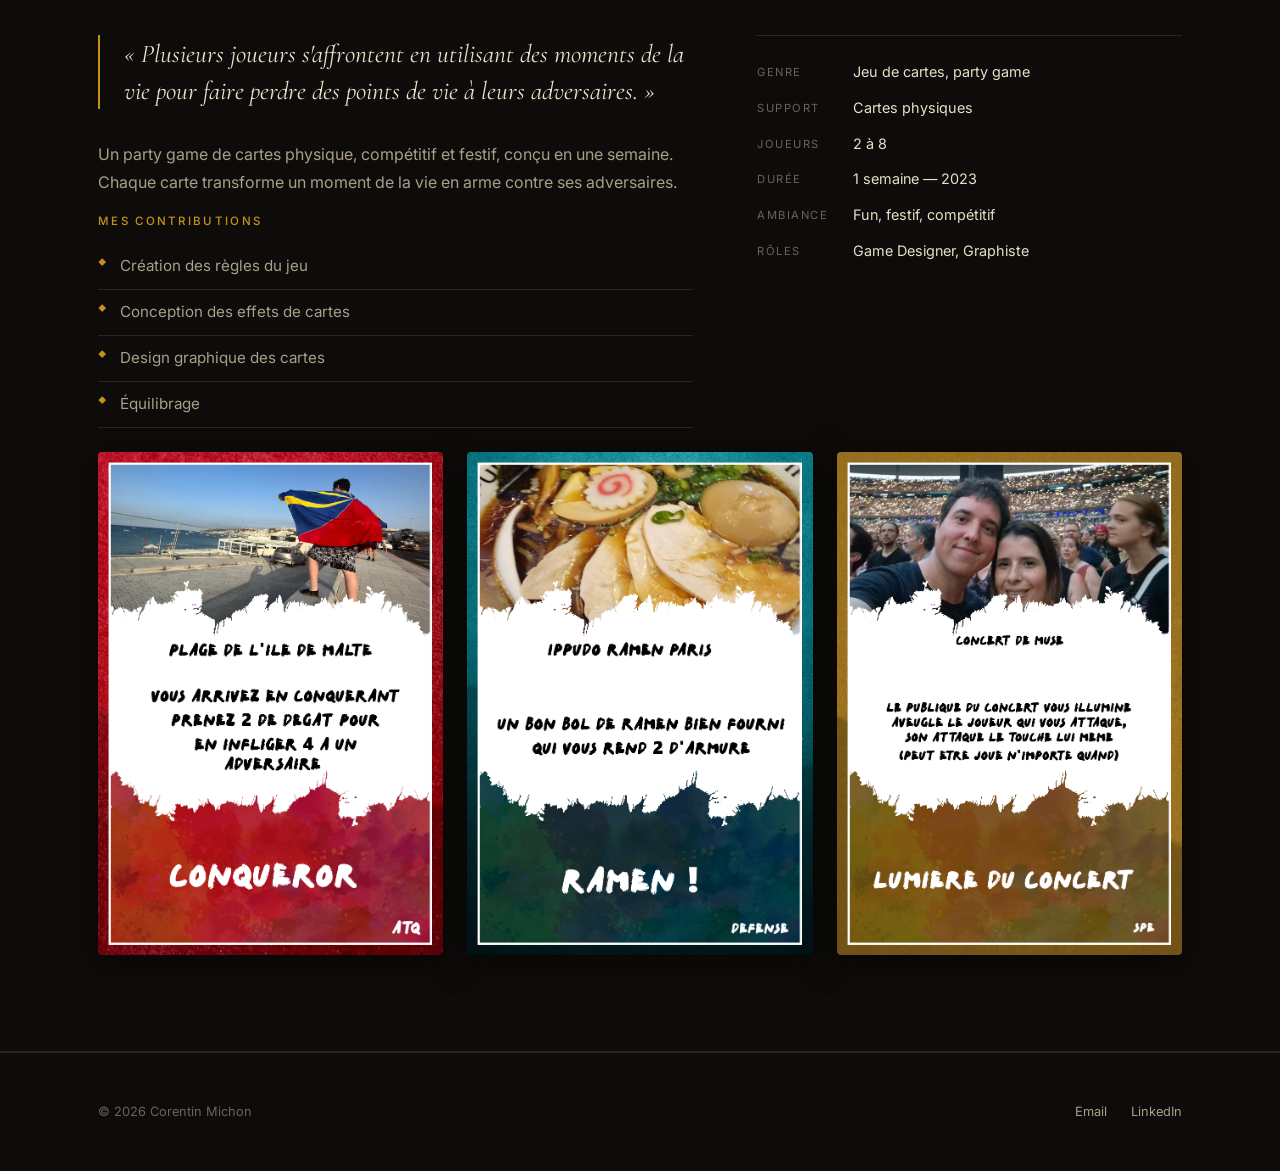
==== commit f06dadd9: "Lien itch.io HollyShoot" ====
--- a/projets.html
+++ b/projets.html
@@ -246,8 +246,7 @@
         <div class="video-block reveal">
           <span class="video-label">Gameplay complet</span>
           <div class="video-wrap">
-            <!-- Gameplay HollyShoot 1m30 — à ajouter sur YouTube -->
-            <p style="color:var(--muted);font-size:0.85rem;padding:2rem;text-align:center;">Vidéo à venir</p>
+            <iframe src="https://www.youtube.com/embed/UrBSELKfMlY" allow="accelerometer; autoplay; clipboard-write; encrypted-media; gyroscope; picture-in-picture" allowfullscreen></iframe>
           </div>
         </div>
       </div>
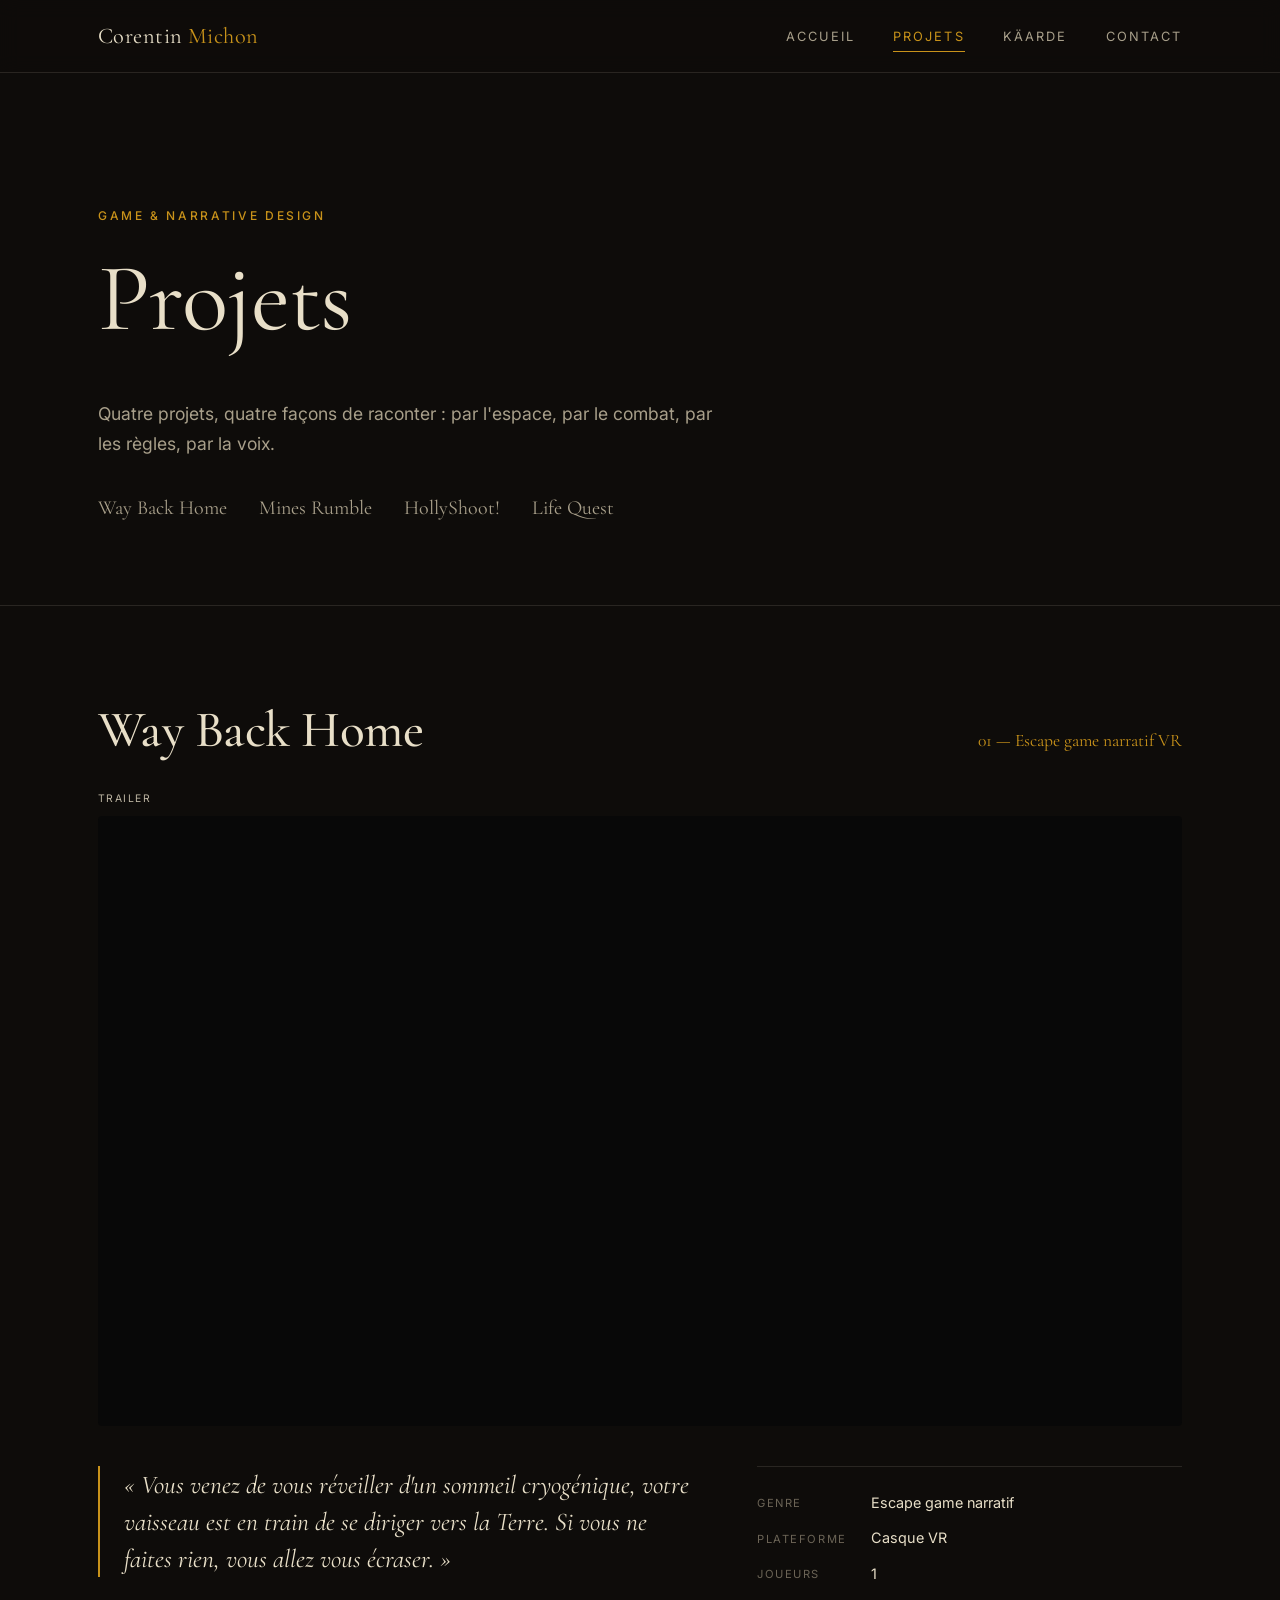
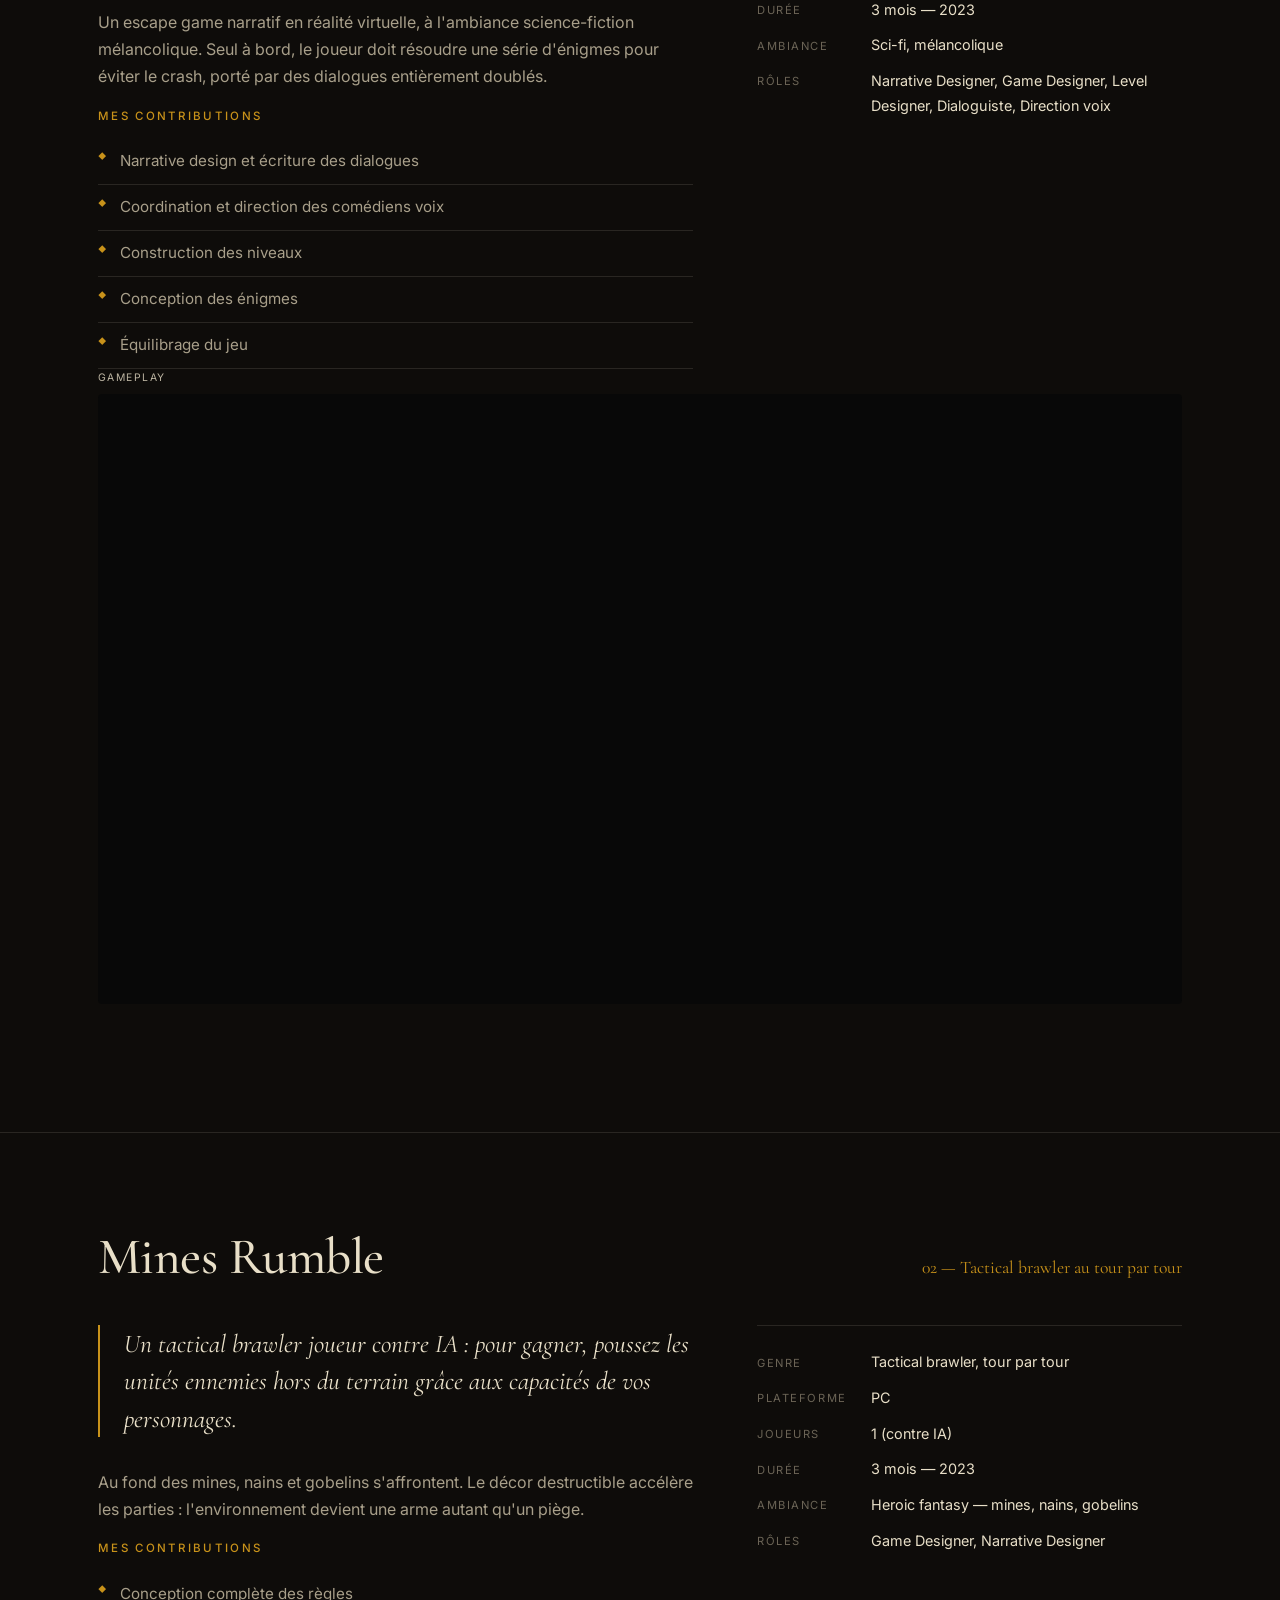
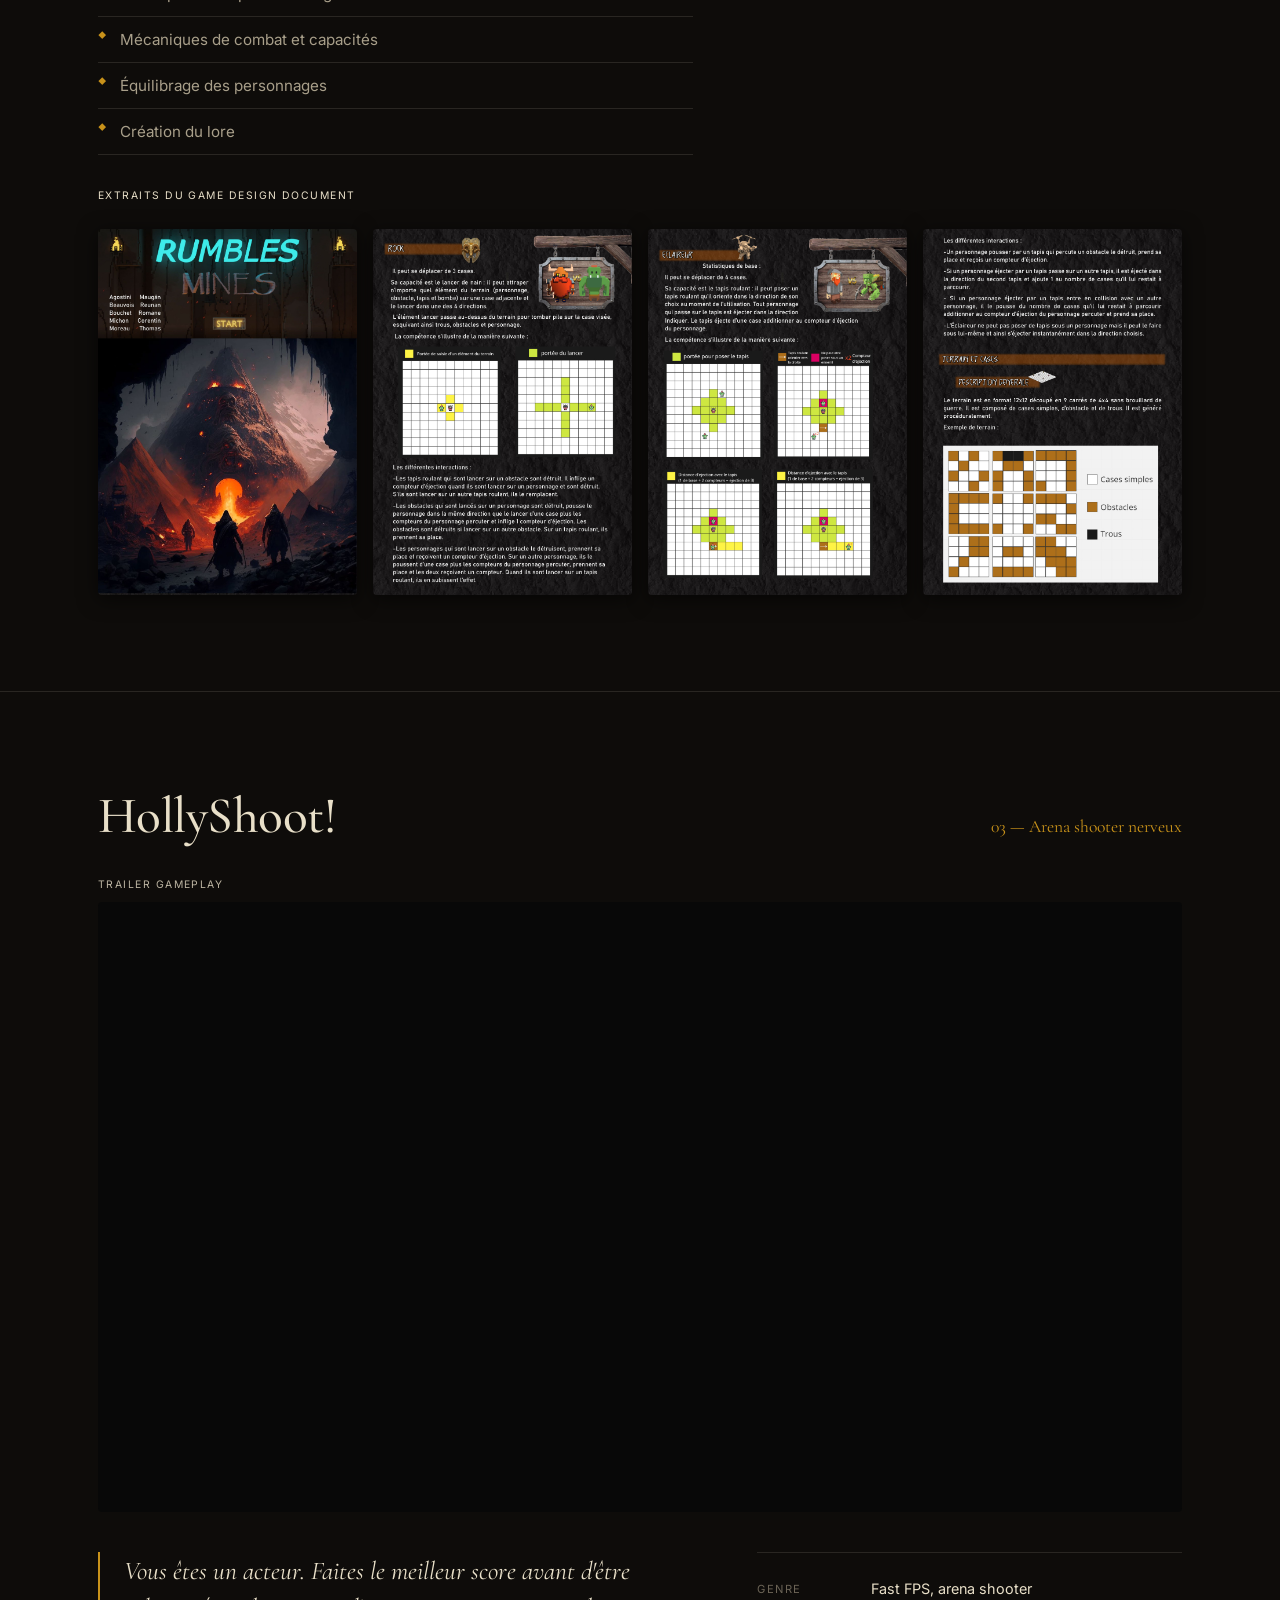
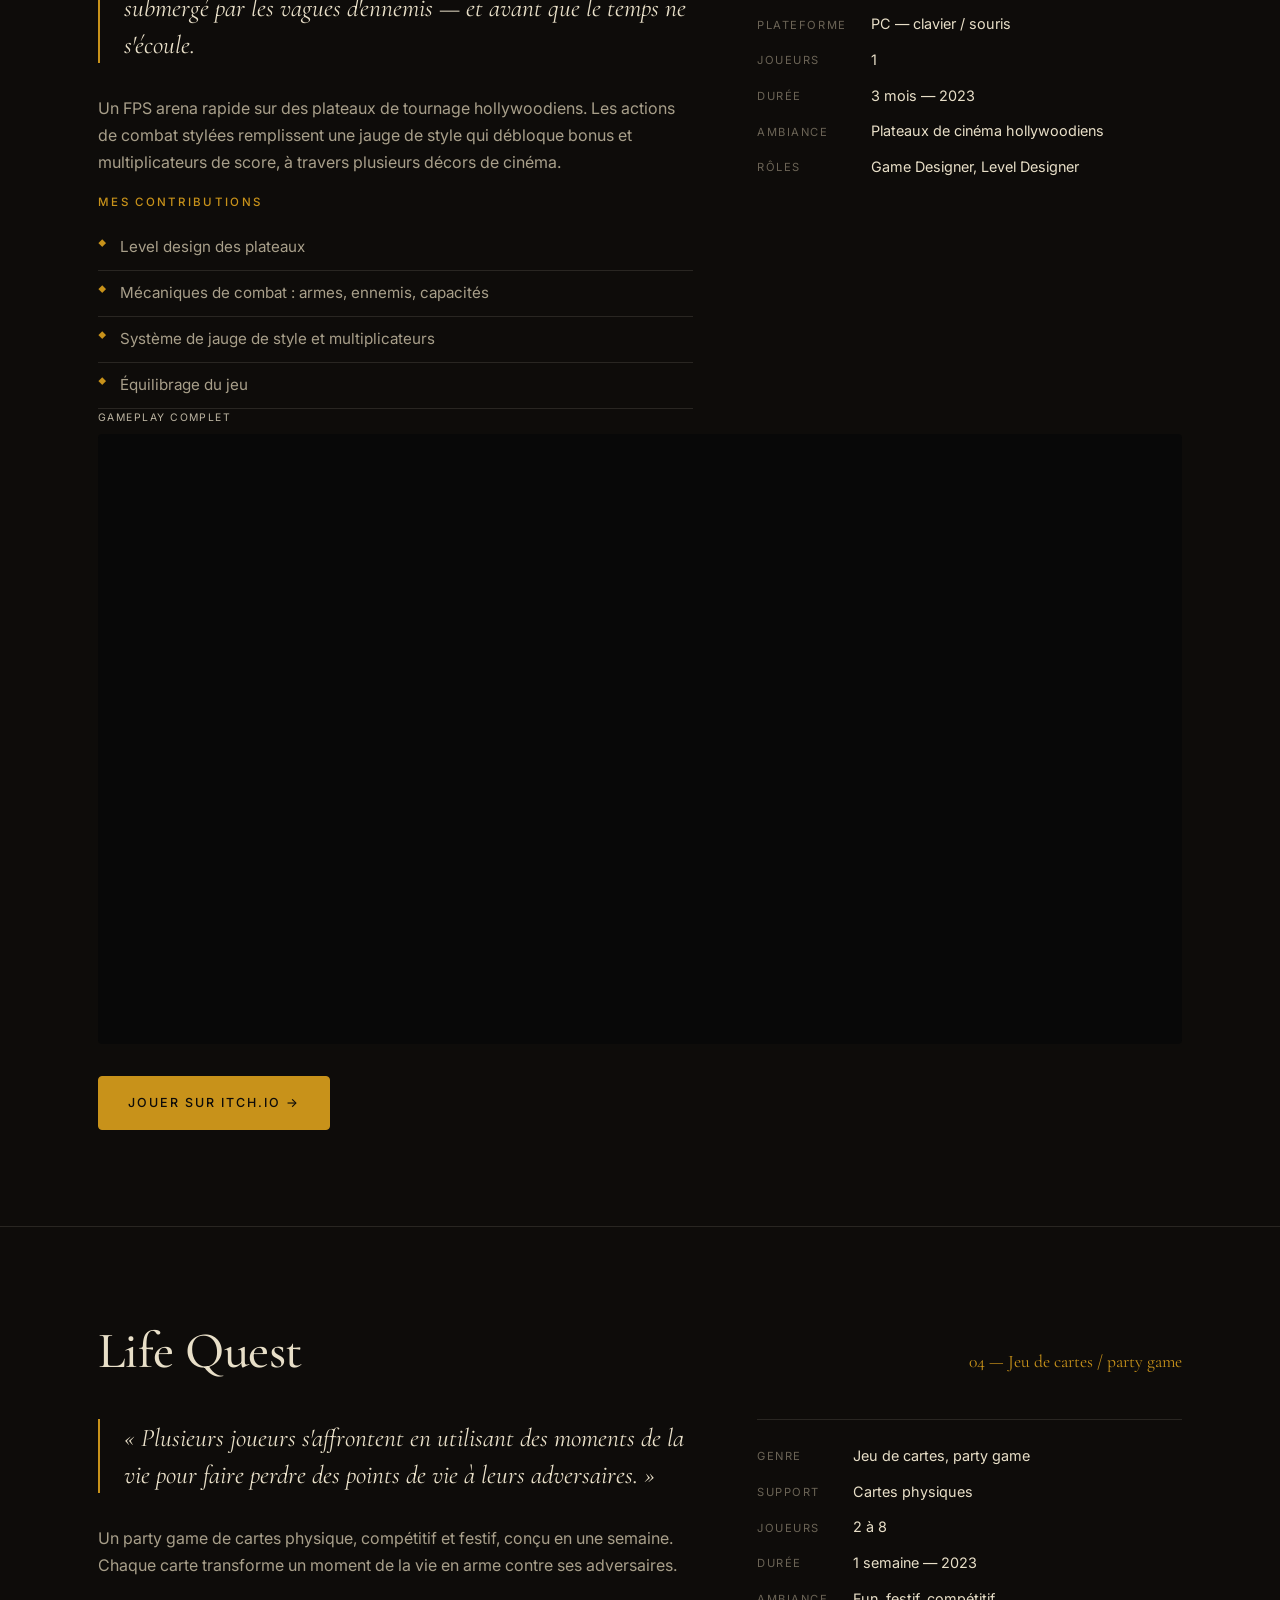
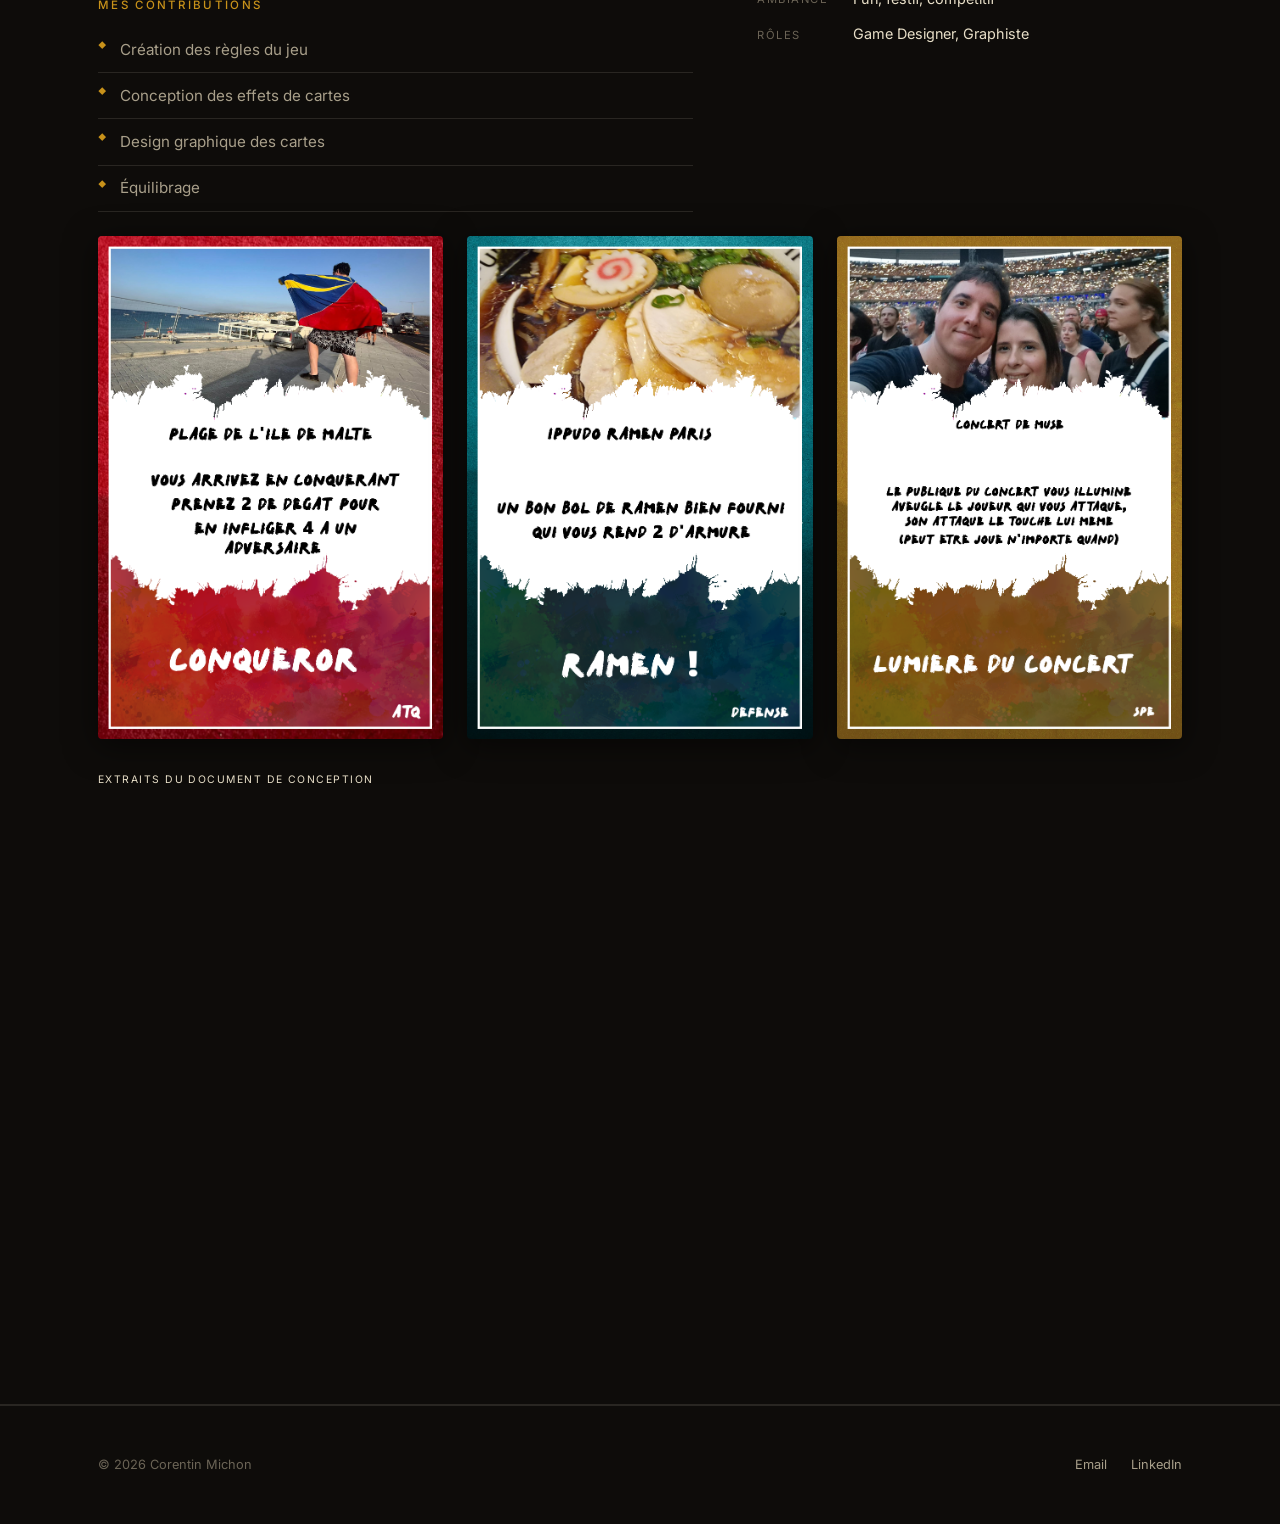
==== commit 6890d56c: "feat: add GDD doc screenshots for Mines Rumble and Life Quest" ====
--- a/projets.html
+++ b/projets.html
@@ -42,6 +42,46 @@
       margin-bottom: 2rem;
     }
 
+    /* ---- Section documents GDD ---- */
+    .doc-gallery {
+      display: grid;
+      grid-template-columns: repeat(4, 1fr);
+      gap: 1rem;
+      margin-top: 1.5rem;
+    }
+    .doc-gallery figure {
+      margin: 0;
+    }
+    .doc-gallery img {
+      width: 100%;
+      height: auto;
+      display: block;
+      border-radius: var(--radius);
+      box-shadow: 0 4px 20px rgba(0,0,0,0.6);
+      transition: transform 0.2s ease;
+    }
+    .doc-gallery img:hover {
+      transform: scale(1.03);
+    }
+    .doc-gallery-3 {
+      grid-template-columns: repeat(3, 1fr);
+    }
+    .section-label {
+      display: block;
+      font-family: var(--font-body);
+      font-size: 0.65rem;
+      letter-spacing: 0.14em;
+      text-transform: uppercase;
+      color: var(--accent);
+      margin-top: 2rem;
+      margin-bottom: 0.75rem;
+      opacity: 0.8;
+    }
+    @media (max-width: 640px) {
+      .doc-gallery { grid-template-columns: 1fr 1fr; }
+      .doc-gallery-3 { grid-template-columns: 1fr 1fr; }
+    }
+
     /* ---- Cartes Life Quest — pleine taille, sans crop ---- */
     .gallery-cards {
       display: grid;
@@ -159,10 +199,6 @@
           <span class="project-num">02 — Tactical brawler au tour par tour</span>
         </div>
 
-        <figure class="media wide reveal" data-src="images/projets/mines-rumble-cover.jpg">
-          <img src="images/projets/mines-rumble-cover.jpg" alt="Mines Rumble — visuel principal" loading="lazy" onerror="this.remove()">
-        </figure>
-
         <div class="project-body">
           <div class="reveal">
             <p class="pitch">Un tactical brawler joueur contre IA : pour gagner, poussez les unités ennemies hors du terrain grâce aux capacités de vos personnages.</p>
@@ -190,10 +226,13 @@
           </div>
         </div>
 
-        <div class="gallery">
-          <figure class="media" data-src="images/projets/mines-rumble-1.jpg"><img src="images/projets/mines-rumble-1.jpg" alt="Mines Rumble — capture 1" loading="lazy" onerror="this.remove()"></figure>
-          <figure class="media" data-src="images/projets/mines-rumble-2.jpg"><img src="images/projets/mines-rumble-2.jpg" alt="Mines Rumble — capture 2" loading="lazy" onerror="this.remove()"></figure>
-          <figure class="media" data-src="images/projets/mines-rumble-3.jpg"><img src="images/projets/mines-rumble-3.jpg" alt="Mines Rumble — capture 3" loading="lazy" onerror="this.remove()"></figure>
+        <!-- Extraits du Game Design Document -->
+        <span class="section-label reveal">Extraits du Game Design Document</span>
+        <div class="doc-gallery reveal">
+          <figure><img src="images/projets/mr-doc-p1.jpg" alt="Mines Rumble — Page de titre" loading="lazy"></figure>
+          <figure><img src="images/projets/mr-doc-p4.jpg" alt="Mines Rumble — Personnage Rock" loading="lazy"></figure>
+          <figure><img src="images/projets/mr-doc-p6.jpg" alt="Mines Rumble — Personnage Éclaireur" loading="lazy"></figure>
+          <figure><img src="images/projets/mr-doc-p7.jpg" alt="Mines Rumble — Terrain et cases" loading="lazy"></figure>
         </div>
       </div>
     </article>
@@ -249,6 +288,10 @@
             <iframe src="https://www.youtube.com/embed/UrBSELKfMlY" allow="accelerometer; autoplay; clipboard-write; encrypted-media; gyroscope; picture-in-picture" allowfullscreen></iframe>
           </div>
         </div>
+
+        <div class="reveal" style="margin-top:1rem;">
+          <a href="https://lionel-leboulanger.itch.io/hollyshoot" target="_blank" rel="noopener" class="btn">Jouer sur itch.io →</a>
+        </div>
       </div>
     </article>
 
@@ -293,6 +336,14 @@
           <figure><img src="images/projets/life-quest-2.png" alt="Life Quest — DEF Ramen" loading="lazy"></figure>
           <figure><img src="images/projets/life-quest-3.png" alt="Life Quest — SPE Lumière du concert" loading="lazy"></figure>
         </div>
+
+        <!-- Extraits du document de conception -->
+        <span class="section-label reveal">Extraits du document de conception</span>
+        <div class="doc-gallery doc-gallery-3 reveal">
+          <figure><img src="images/projets/lq-doc-p1.jpg" alt="Life Quest — Document, page 1" loading="lazy"></figure>
+          <figure><img src="images/projets/lq-doc-p2.jpg" alt="Life Quest — Document, page 2" loading="lazy"></figure>
+          <figure><img src="images/projets/lq-doc-p3.jpg" alt="Life Quest — Document, page 3" loading="lazy"></figure>
+        </div>
       </div>
     </article>
   </main>
